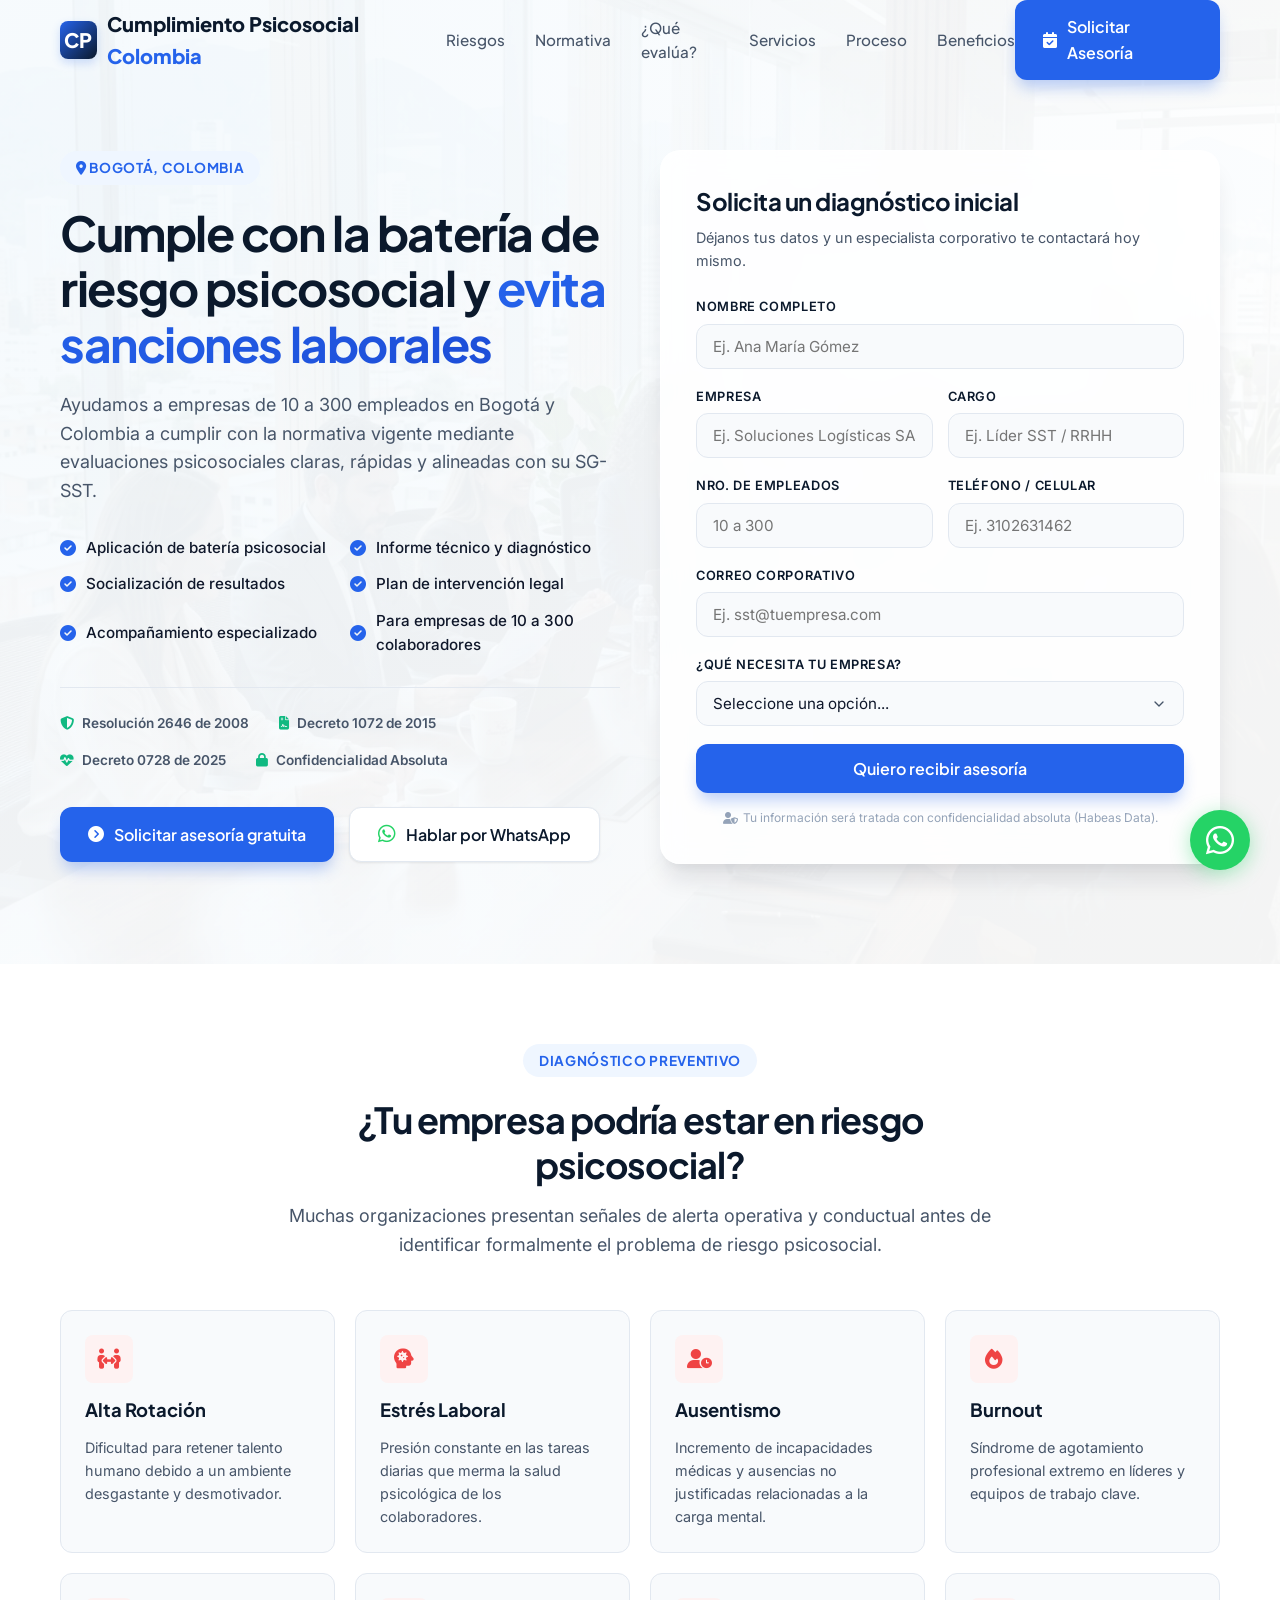
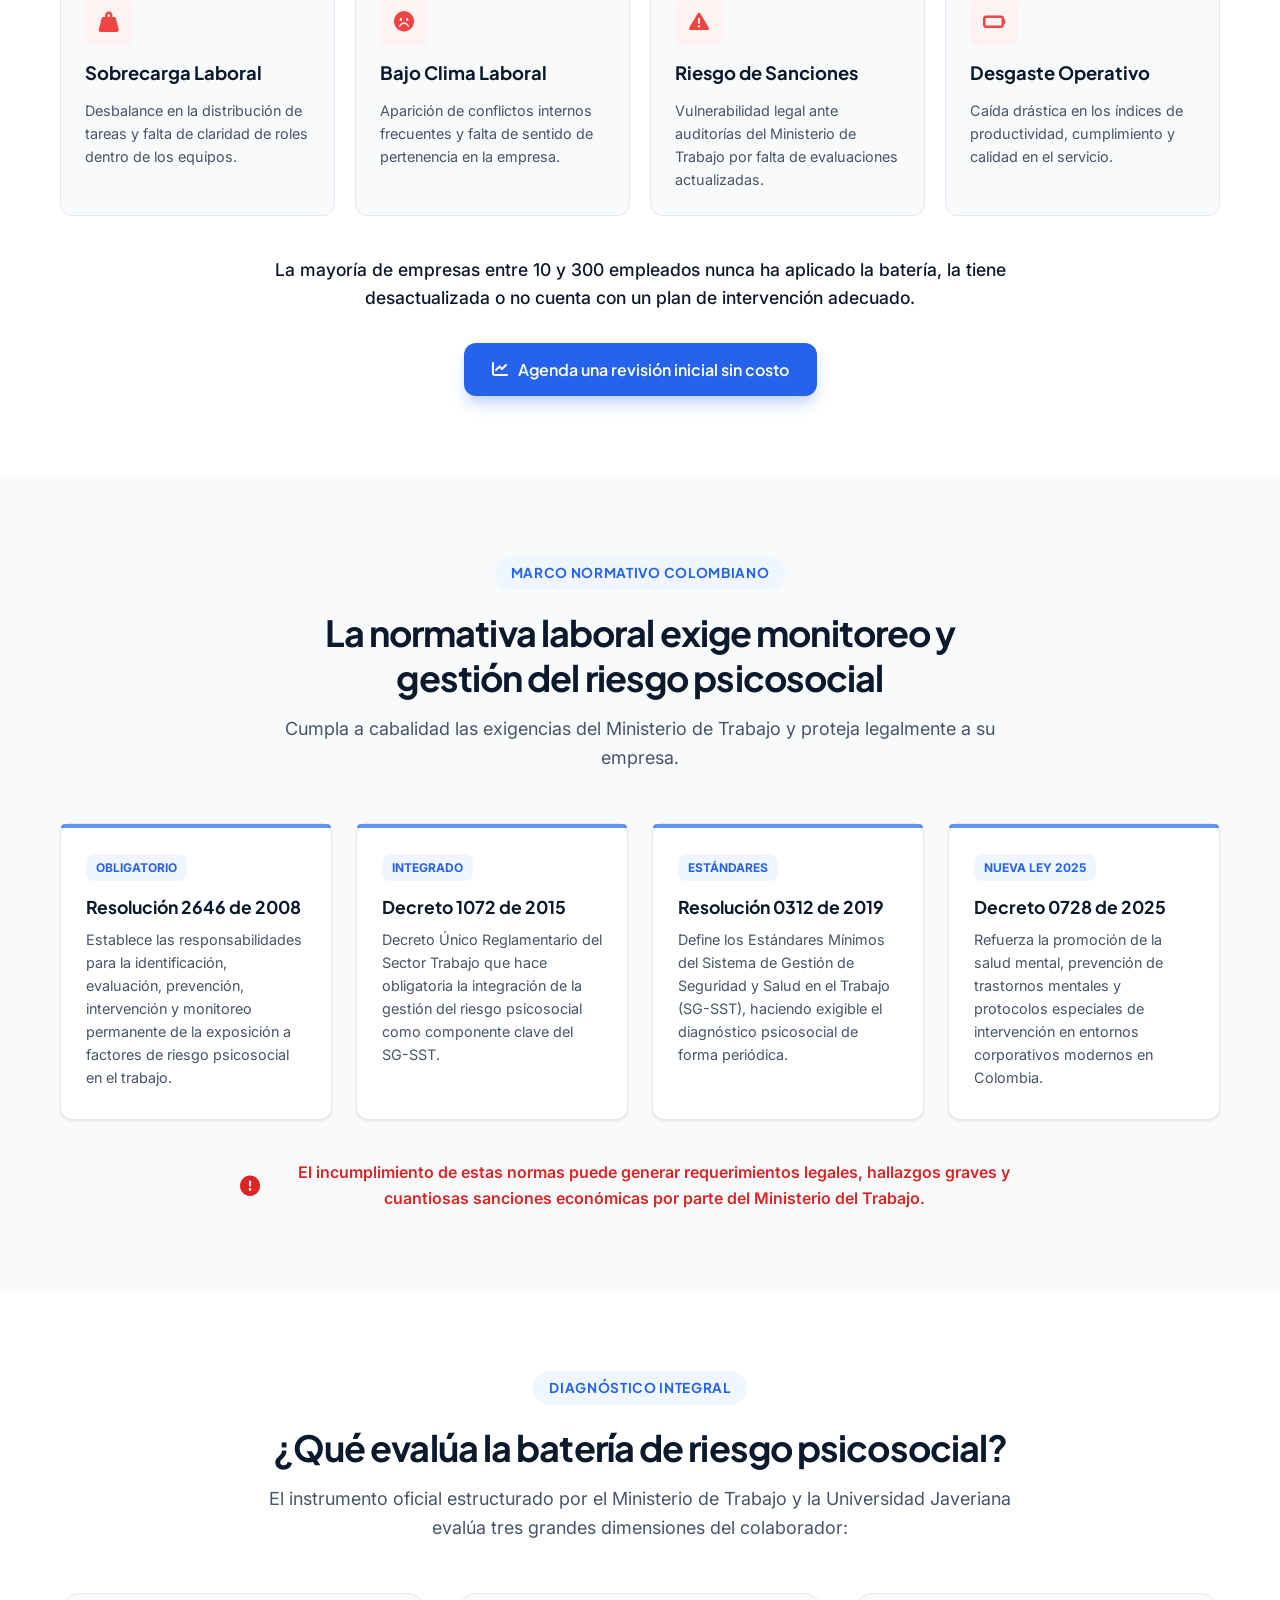
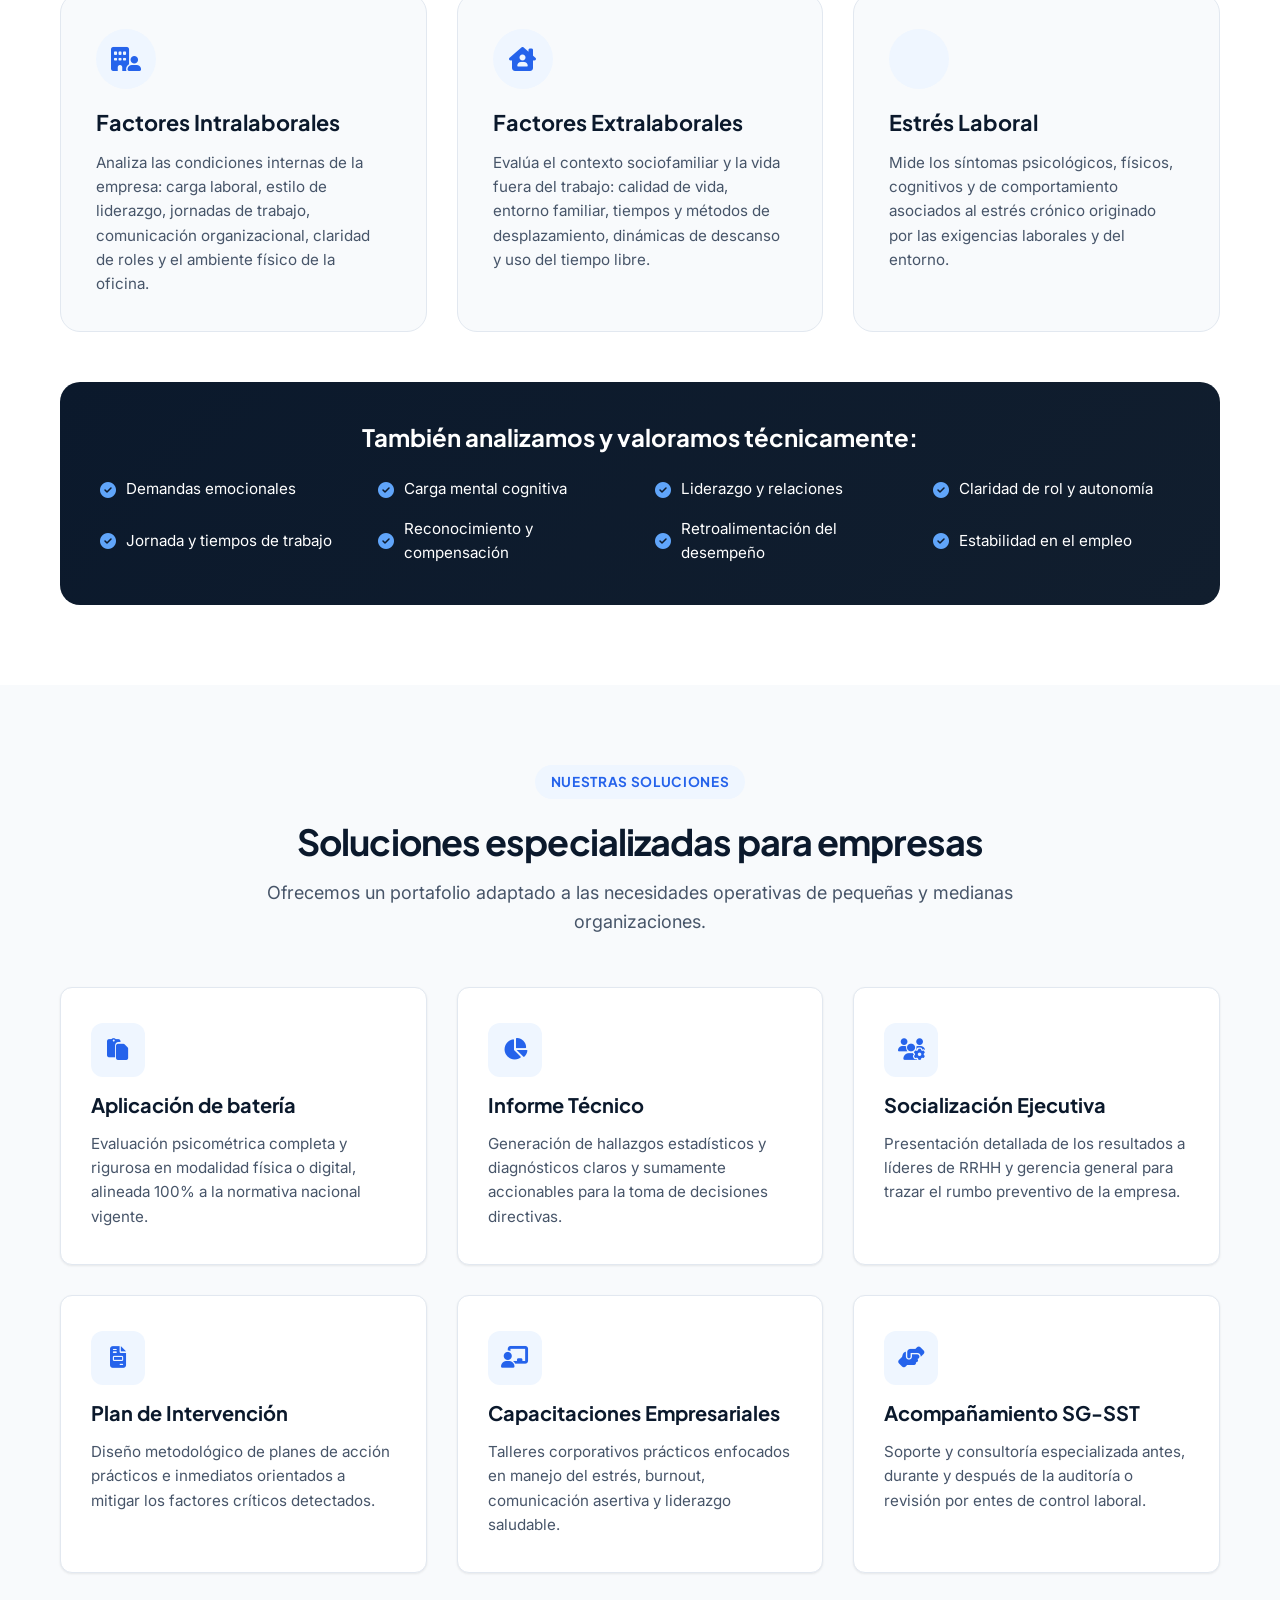
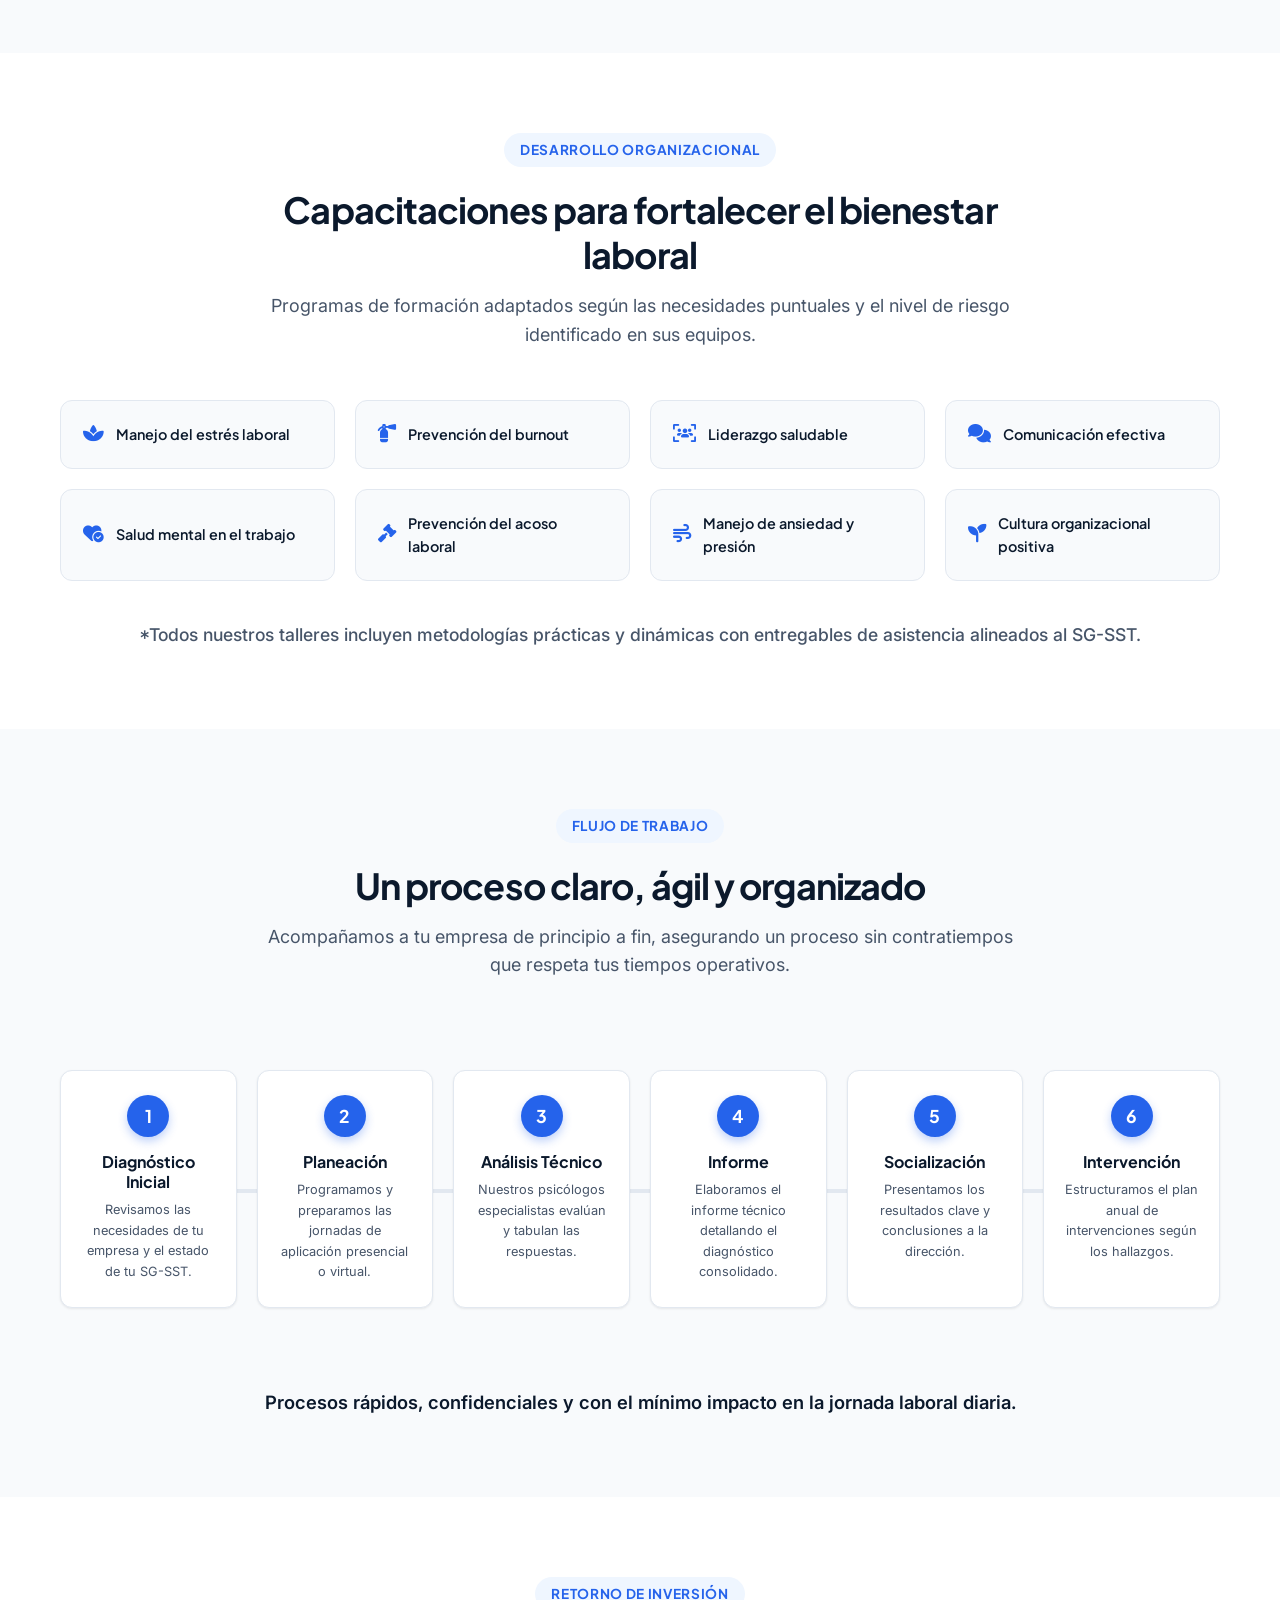
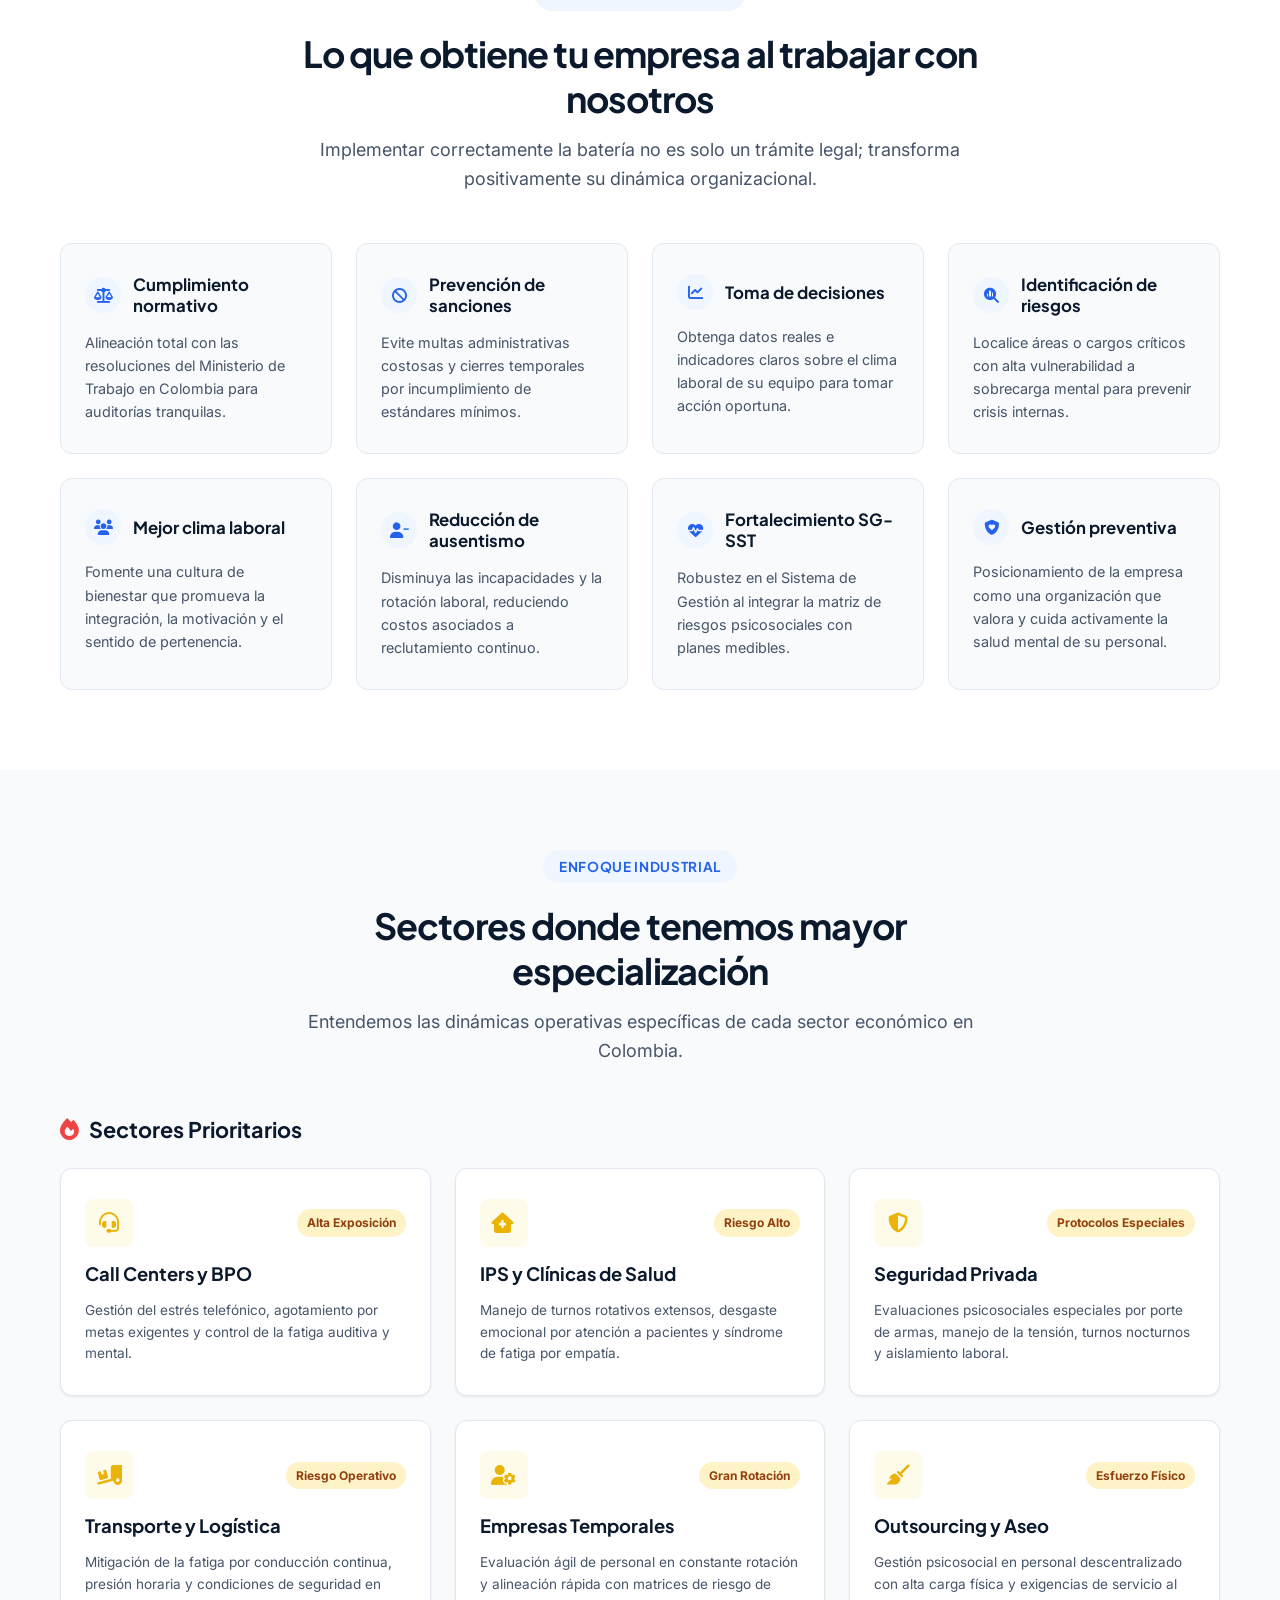
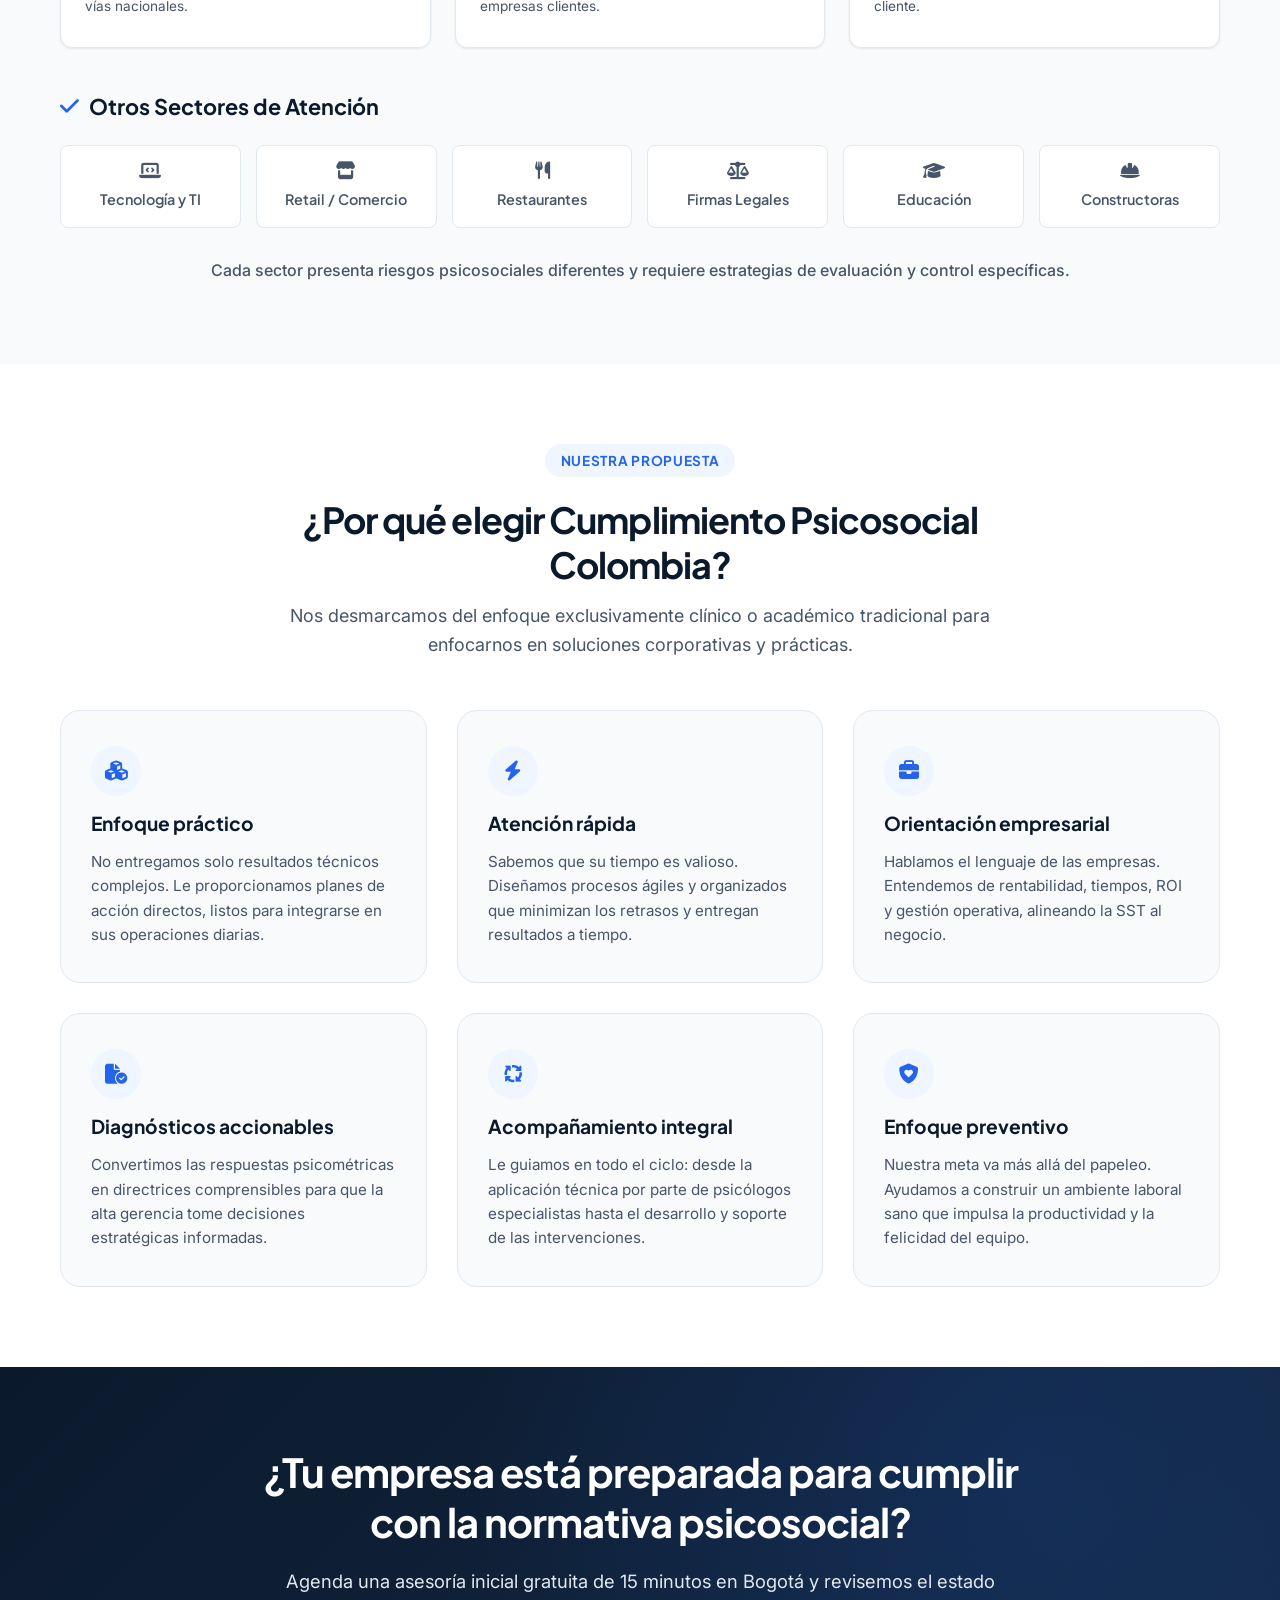
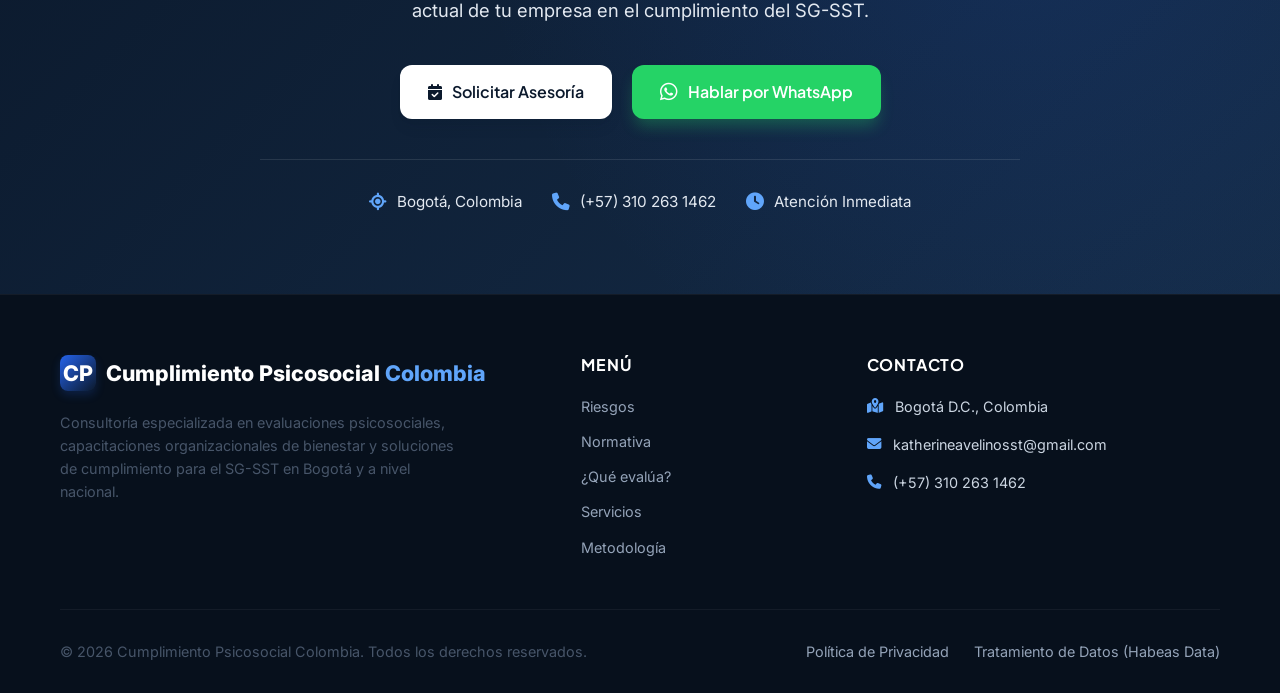
==== index.html @ 540129a8 "initial commit" ====
<!DOCTYPE html>
<html lang="es">
<head>
  <meta charset="UTF-8">
  <meta name="viewport" content="width=device-width, initial-scale=1.0">
  
  <!-- SEO & Optimization -->
  <title>Batería de Riesgo Psicosocial Bogotá y Colombia | Cumplimiento SG-SST</title>
  <meta name="description" content="Especialistas en la aplicación de la batería de riesgo psicosocial en Bogotá y a nivel nacional. Asegure el cumplimiento del SG-SST y evite sanciones laborales con evaluaciones ágiles, confidenciales y profesionales.">
  <meta name="keywords" content="batería de riesgo psicosocial Bogotá, riesgo psicosocial Colombia, SG-SST Bogotá, cumplimiento psicosocial, salud mental laboral, Resolución 2646 de 2008, Decreto 1072 de 2015, Decreto 0728 de 2025">
  
  <!-- Open Graph for Social Networks -->
  <meta property="og:title" content="Batería de Riesgo Psicosocial y Cumplimiento SG-SST | Cumplimiento Psicosocial Colombia">
  <meta property="og:description" content="Proteja a sus colaboradores y cumpla con la normativa laboral vigente en Bogotá. Aplicación ágil y confidencial de la batería de riesgo psicosocial.">
  <meta property="og:image" content="assets/images/reunion_ejecutiva.png">
  <meta property="og:type" content="website">
  <meta property="og:locale" content="es_CO">

  <!-- Favicon -->
  <link rel="icon" type="image/png" href="data:image/svg+xml,%3Csvg xmlns='http://www.w3.org/2000/svg' viewBox='0 0 24 24' fill='%232563EB'%3E%3Cpath d='M12 2C6.48 2 2 6.48 2 12s4.48 10 10 10 10-4.48 10-10S17.52 2 12 2zm1 15h-2v-6h2v6zm0-8h-2V7h2v2z'/%3E%3C/svg%3E">

  <!-- FontAwesome for Premium Icons -->
  <link rel="stylesheet" href="https://cdnjs.cloudflare.com/ajax/libs/font-awesome/6.4.0/css/all.min.css">
  
  <!-- Custom Stylesheets -->
  <link rel="stylesheet" href="styles.css">
</head>
<body>

  <!-- ==========================================
       HEADER & NAVIGATION
       ========================================== -->
  <header class="header" id="mainHeader">
    <div class="container navbar">
      <a href="#top" class="logo" id="logoLink">
        <div class="logo-icon">CP</div>
        <span>Cumplimiento Psicosocial <span style="color:var(--accent-blue);">Colombia</span></span>
      </a>
      
      <nav class="nav-links">
        <a href="#problema" class="nav-link">Riesgos</a>
        <a href="#normativa" class="nav-link">Normativa</a>
        <a href="#evaluacion" class="nav-link">¿Qué evalúa?</a>
        <a href="#servicios" class="nav-link">Servicios</a>
        <a href="#metodologia" class="nav-link">Proceso</a>
        <a href="#beneficios" class="nav-link">Beneficios</a>
      </nav>

      <div class="nav-cta">
        <a href="#contacto-form" class="btn btn-primary btn-sm" id="navCtaBtn">
          <i class="fa-solid fa-calendar-check"></i> Solicitar Asesoría
        </a>
      </div>

      <button class="mobile-menu-btn" id="mobileMenuBtn" aria-label="Abrir menú">
        <i class="fa-solid fa-bars"></i>
      </button>
    </div>
  </header>

  <!-- Mobile Navigation Drawer -->
  <div class="mobile-backdrop" id="mobileBackdrop"></div>
  <div class="mobile-nav" id="mobileNav">
    <div class="mobile-nav-header">
      <div class="logo">
        <div class="logo-icon">CP</div>
        <span>Cumplimiento Psicosocial</span>
      </div>
      <button class="mobile-nav-close" id="mobileNavClose" aria-label="Cerrar menú">
        <i class="fa-solid fa-xmark"></i>
      </button>
    </div>
    <div class="mobile-links">
      <a href="#problema" class="mobile-link" onclick="closeMobileMenu()">¿Tu empresa en riesgo?</a>
      <a href="#normativa" class="mobile-link" onclick="closeMobileMenu()">Normativa Legal</a>
      <a href="#evaluacion" class="mobile-link" onclick="closeMobileMenu()">¿Qué evaluamos?</a>
      <a href="#servicios" class="mobile-link" onclick="closeMobileMenu()">Servicios Corporativos</a>
      <a href="#metodologia" class="mobile-link" onclick="closeMobileMenu()">Nuestra Metodología</a>
      <a href="#beneficios" class="mobile-link" onclick="closeMobileMenu()">Beneficios</a>
      <a href="#sectores" class="mobile-link" onclick="closeMobileMenu()">Sectores Enfoque</a>
      <a href="#contacto-form" class="mobile-link btn btn-primary" onclick="closeMobileMenu()">
        <i class="fa-solid fa-calendar-check"></i> Solicitar Asesoría
      </a>
    </div>
  </div>

  <!-- ==========================================
       SECCIÓN 1 — HERO & CAPTURA
       ========================================== -->
  <section class="hero-section" id="top">
    <div class="container hero-content">
      <div class="grid-2">
        
        <!-- Hero Left Info -->
        <div class="hero-left">
          <span class="eyebrow"><i class="fa-solid fa-location-dot"></i> Bogotá, Colombia</span>
          <h1>Cumple con la batería de riesgo psicosocial y <span>evita sanciones laborales</span></h1>
          <p class="subtitle">
            Ayudamos a empresas de 10 a 300 empleados en Bogotá y Colombia a cumplir con la normativa vigente mediante evaluaciones psicosociales claras, rápidas y alineadas con su SG-SST.
          </p>

          <!-- Hero Bullets Grid -->
          <div class="hero-bullets">
            <div class="hero-bullet-item">
              <i class="fa-solid fa-circle-check"></i>
              <span>Aplicación de batería psicosocial</span>
            </div>
            <div class="hero-bullet-item">
              <i class="fa-solid fa-circle-check"></i>
              <span>Informe técnico y diagnóstico</span>
            </div>
            <div class="hero-bullet-item">
              <i class="fa-solid fa-circle-check"></i>
              <span>Socialización de resultados</span>
            </div>
            <div class="hero-bullet-item">
              <i class="fa-solid fa-circle-check"></i>
              <span>Plan de intervención legal</span>
            </div>
            <div class="hero-bullet-item">
              <i class="fa-solid fa-circle-check"></i>
              <span>Acompañamiento especializado</span>
            </div>
            <div class="hero-bullet-item">
              <i class="fa-solid fa-circle-check"></i>
              <span>Para empresas de 10 a 300 colaboradores</span>
            </div>
          </div>

          <!-- Micro trust certificates list -->
          <div class="hero-micro-trust">
            <div class="micro-trust-item">
              <i class="fa-solid fa-shield-halved"></i>
              <span>Resolución 2646 de 2008</span>
            </div>
            <div class="micro-trust-item">
              <i class="fa-solid fa-file-contract"></i>
              <span>Decreto 1072 de 2015</span>
            </div>
            <div class="micro-trust-item">
              <i class="fa-solid fa-heart-pulse"></i>
              <span>Decreto 0728 de 2025</span>
            </div>
            <div class="micro-trust-item">
              <i class="fa-solid fa-lock"></i>
              <span>Confidencialidad Absoluta</span>
            </div>
          </div>

          <!-- Hero Call To Actions -->
          <div class="hero-actions">
            <a href="#contacto-form" class="btn btn-primary" id="heroCtaBtn">
              <i class="fa-solid fa-circle-chevron-right"></i> Solicitar asesoría gratuita
            </a>
            <a href="https://wa.me/573102631462?text=Hola,%20quisiera%20solicitar%20asesor%C3%ADa%20sobre%20la%20bater%C3%ADa%20de%20riesgo%20psicosocial%20para%20mi%20empresa." class="btn btn-secondary" target="_blank" rel="noopener noreferrer" id="heroWaBtn">
              <i class="fa-brands fa-whatsapp" style="color:#25D366; font-size: 1.25rem;"></i> Hablar por WhatsApp
            </a>
          </div>
        </div>

        <!-- Hero Right Form Card -->
        <div class="hero-right" id="contacto-form">
          <div class="hero-form-card card-glass">
            <h3>Solicita un diagnóstico inicial</h3>
            <p class="form-desc">Déjanos tus datos y un especialista corporativo te contactará hoy mismo.</p>
            
            <form id="leadForm" novalidate>
              <!-- Hidden elements for FormSubmit configuration -->
              <input type="hidden" name="_subject" value="Nuevo Lead - Cumplimiento Psicosocial Colombia">
              <input type="hidden" name="_cc" value="andrespalenciasst@gmail.com">
              <input type="hidden" name="_captcha" value="false">
              <input type="text" name="_honey" style="display:none">
              
              <div class="form-group">
                <label for="formName" class="form-label">Nombre Completo</label>
                <input type="text" id="formName" name="Nombre" class="form-control" placeholder="Ej. Ana María Gómez" required>
              </div>

              <div class="form-row">
                <div class="form-group">
                  <label for="formCompany" class="form-label">Empresa</label>
                  <input type="text" id="formCompany" name="Empresa" class="form-control" placeholder="Ej. Soluciones Logísticas SAS" required>
                </div>
                <div class="form-group">
                  <label for="formRole" class="form-label">Cargo</label>
                  <input type="text" id="formRole" name="Cargo" class="form-control" placeholder="Ej. Líder SST / RRHH" required>
                </div>
              </div>

              <div class="form-row">
                <div class="form-group">
                  <label for="formEmployees" class="form-label">Nro. de Empleados</label>
                  <input type="number" id="formEmployees" name="Numero_de_empleados" class="form-control" placeholder="10 a 300" min="1" required>
                </div>
                <div class="form-group">
                  <label for="formPhone" class="form-label">Teléfono / Celular</label>
                  <input type="tel" id="formPhone" name="Telefono" class="form-control" placeholder="Ej. 3102631462" required>
                </div>
              </div>

              <div class="form-group">
                <label for="formEmail" class="form-label">Correo Corporativo</label>
                <input type="email" id="formEmail" name="Email" class="form-control" placeholder="Ej. sst@tuempresa.com" required>
              </div>

              <div class="form-group">
                <label for="formNeeds" class="form-label">¿Qué necesita tu empresa?</label>
                <select id="formNeeds" name="Necesidad" class="form-control" required>
                  <option value="" disabled selected>Seleccione una opción...</option>
                  <option value="Aplicar batería psicosocial">Aplicar batería psicosocial por primera vez</option>
                  <option value="Actualizar batería">Actualizar batería de riesgo psicosocial</option>
                  <option value="Capacitación SST">Capacitaciones de bienestar y SST</option>
                  <option value="Plan de intervención">Desarrollar plan de intervención legal</option>
                  <option value="Asesoría SG-SST">Asesoría integral en SG-SST</option>
                </select>
              </div>

              <button type="submit" class="btn btn-primary btn-block" id="formSubmitBtn">
                <span>Quiero recibir asesoría</span>
              </button>

              <div class="form-microcopy">
                <i class="fa-solid fa-user-shield"></i>
                <span>Tu información será tratada con confidencialidad absoluta (Habeas Data).</span>
              </div>
            </form>
          </div>
        </div>

      </div>
    </div>
  </section>

  <!-- ==========================================
       SECCIÓN 2 — PROBLEMA
       ========================================== -->
  <section class="problema-section section-padding" id="problema">
    <div class="container">
      <div class="section-header text-center">
        <span class="eyebrow">Diagnóstico Preventivo</span>
        <h2>¿Tu empresa podría estar en riesgo psicosocial?</h2>
        <p>Muchas organizaciones presentan señales de alerta operativa y conductual antes de identificar formalmente el problema de riesgo psicosocial.</p>
      </div>

      <div class="problem-grid">
        <!-- Card 1 -->
        <div class="problem-card">
          <div class="problem-icon">
            <i class="fa-solid fa-people-arrows"></i>
          </div>
          <h4>Alta Rotación</h4>
          <p>Dificultad para retener talento humano debido a un ambiente desgastante y desmotivador.</p>
        </div>
        <!-- Card 2 -->
        <div class="problem-card">
          <div class="problem-icon">
            <i class="fa-solid fa-head-side-virus"></i>
          </div>
          <h4>Estrés Laboral</h4>
          <p>Presión constante en las tareas diarias que merma la salud psicológica de los colaboradores.</p>
        </div>
        <!-- Card 3 -->
        <div class="problem-card">
          <div class="problem-icon">
            <i class="fa-solid fa-user-clock"></i>
          </div>
          <h4>Ausentismo</h4>
          <p>Incremento de incapacidades médicas y ausencias no justificadas relacionadas a la carga mental.</p>
        </div>
        <!-- Card 4 -->
        <div class="problem-card">
          <div class="problem-icon">
            <i class="fa-solid fa-fire"></i>
          </div>
          <h4>Burnout</h4>
          <p>Síndrome de agotamiento profesional extremo en líderes y equipos de trabajo clave.</p>
        </div>
        <!-- Card 5 -->
        <div class="problem-card">
          <div class="problem-icon">
            <i class="fa-solid fa-weight-hanging"></i>
          </div>
          <h4>Sobrecarga Laboral</h4>
          <p>Desbalance en la distribución de tareas y falta de claridad de roles dentro de los equipos.</p>
        </div>
        <!-- Card 6 -->
        <div class="problem-card">
          <div class="problem-icon">
            <i class="fa-solid fa-face-frown"></i>
          </div>
          <h4>Bajo Clima Laboral</h4>
          <p>Aparición de conflictos internos frecuentes y falta de sentido de pertenencia en la empresa.</p>
        </div>
        <!-- Card 7 -->
        <div class="problem-card">
          <div class="problem-icon">
            <i class="fa-solid fa-triangle-exclamation"></i>
          </div>
          <h4>Riesgo de Sanciones</h4>
          <p>Vulnerabilidad legal ante auditorías del Ministerio de Trabajo por falta de evaluaciones actualizadas.</p>
        </div>
        <!-- Card 8 -->
        <div class="problem-card">
          <div class="problem-icon">
            <i class="fa-solid fa-battery-empty"></i>
          </div>
          <h4>Desgaste Operativo</h4>
          <p>Caída drástica en los índices de productividad, cumplimiento y calidad en el servicio.</p>
        </div>
      </div>

      <div class="problem-footer-text">
        La mayoría de empresas entre 10 y 300 empleados nunca ha aplicado la batería, la tiene desactualizada o no cuenta con un plan de intervención adecuado.
      </div>
      
      <div class="text-center">
        <a href="#contacto-form" class="btn btn-primary">
          <i class="fa-solid fa-chart-line"></i> Agenda una revisión inicial sin costo
        </a>
      </div>
    </div>
  </section>

  <!-- ==========================================
       SECCIÓN 3 — CUMPLIMIENTO LEGAL
       ========================================== -->
  <section class="compliance-section section-padding" id="normativa">
    <div class="container">
      <div class="section-header text-center">
        <span class="eyebrow">Marco Normativo Colombiano</span>
        <h2>La normativa laboral exige monitoreo y gestión del riesgo psicosocial</h2>
        <p>Cumpla a cabalidad las exigencias del Ministerio de Trabajo y proteja legalmente a su empresa.</p>
      </div>

      <div class="compliance-grid">
        <!-- Card 1 -->
        <div class="compliance-card">
          <span class="compliance-badge">Obligatorio</span>
          <h4>Resolución 2646 de 2008</h4>
          <p>Establece las responsabilidades para la identificación, evaluación, prevención, intervención y monitoreo permanente de la exposición a factores de riesgo psicosocial en el trabajo.</p>
        </div>
        <!-- Card 2 -->
        <div class="compliance-card">
          <span class="compliance-badge">Integrado</span>
          <h4>Decreto 1072 de 2015</h4>
          <p>Decreto Único Reglamentario del Sector Trabajo que hace obligatoria la integración de la gestión del riesgo psicosocial como componente clave del SG-SST.</p>
        </div>
        <!-- Card 3 -->
        <div class="compliance-card">
          <span class="compliance-badge">Estándares</span>
          <h4>Resolución 0312 de 2019</h4>
          <p>Define los Estándares Mínimos del Sistema de Gestión de Seguridad y Salud en el Trabajo (SG-SST), haciendo exigible el diagnóstico psicosocial de forma periódica.</p>
        </div>
        <!-- Card 4 -->
        <div class="compliance-card">
          <span class="compliance-badge">Nueva Ley 2025</span>
          <h4>Decreto 0728 de 2025</h4>
          <p>Refuerza la promoción de la salud mental, prevención de trastornos mentales y protocolos especiales de intervención en entornos corporativos modernos en Colombia.</p>
        </div>
      </div>

      <div class="compliance-footer">
        <i class="fa-solid fa-circle-exclamation" style="font-size:1.25rem;"></i>
        <span>El incumplimiento de estas normas puede generar requerimientos legales, hallazgos graves y cuantiosas sanciones económicas por parte del Ministerio del Trabajo.</span>
      </div>
    </div>
  </section>

  <!-- ==========================================
       SECCIÓN 4 — QUÉ EVALÚA LA BATERÍA
       ========================================== -->
  <section class="what-evaluates-section section-padding" id="evaluacion">
    <div class="container">
      <div class="section-header text-center">
        <span class="eyebrow">Diagnóstico Integral</span>
        <h2>¿Qué evalúa la batería de riesgo psicosocial?</h2>
        <p>El instrumento oficial estructurado por el Ministerio de Trabajo y la Universidad Javeriana evalúa tres grandes dimensiones del colaborador:</p>
      </div>

      <div class="eval-columns">
        <!-- Col 1 -->
        <div class="eval-col-card">
          <div class="eval-col-icon">
            <i class="fa-solid fa-building-user"></i>
          </div>
          <h3>Factores Intralaborales</h3>
          <p>Analiza las condiciones internas de la empresa: carga laboral, estilo de liderazgo, jornadas de trabajo, comunicación organizacional, claridad de roles y el ambiente físico de la oficina.</p>
        </div>
        <!-- Col 2 -->
        <div class="eval-col-card">
          <div class="eval-col-icon">
            <i class="fa-solid fa-house-chimney-user"></i>
          </div>
          <h3>Factores Extralaborales</h3>
          <p>Evalúa el contexto sociofamiliar y la vida fuera del trabajo: calidad de vida, entorno familiar, tiempos y métodos de desplazamiento, dinámicas de descanso y uso del tiempo libre.</p>
        </div>
        <!-- Col 3 -->
        <div class="eval-col-card">
          <div class="eval-col-icon">
            <i class="fa-solid fa-brain-circuit"></i>
          </div>
          <h3>Estrés Laboral</h3>
          <p>Mide los síntomas psicológicos, físicos, cognitivos y de comportamiento asociados al estrés crónico originado por las exigencias laborales y del entorno.</p>
        </div>
      </div>

      <!-- Sub-bloque "También evaluamos" -->
      <div class="sub-eval-block">
        <h4>También analizamos y valoramos técnicamente:</h4>
        <div class="sub-eval-grid">
          <div class="sub-eval-item">
            <i class="fa-solid fa-circle-check"></i>
            <span>Demandas emocionales</span>
          </div>
          <div class="sub-eval-item">
            <i class="fa-solid fa-circle-check"></i>
            <span>Carga mental cognitiva</span>
          </div>
          <div class="sub-eval-item">
            <i class="fa-solid fa-circle-check"></i>
            <span>Liderazgo y relaciones</span>
          </div>
          <div class="sub-eval-item">
            <i class="fa-solid fa-circle-check"></i>
            <span>Claridad de rol y autonomía</span>
          </div>
          <div class="sub-eval-item">
            <i class="fa-solid fa-circle-check"></i>
            <span>Jornada y tiempos de trabajo</span>
          </div>
          <div class="sub-eval-item">
            <i class="fa-solid fa-circle-check"></i>
            <span>Reconocimiento y compensación</span>
          </div>
          <div class="sub-eval-item">
            <i class="fa-solid fa-circle-check"></i>
            <span>Retroalimentación del desempeño</span>
          </div>
          <div class="sub-eval-item">
            <i class="fa-solid fa-circle-check"></i>
            <span>Estabilidad en el empleo</span>
          </div>
        </div>
      </div>
    </div>
  </section>

  <!-- ==========================================
       SECCIÓN 5 — SERVICIOS
       ========================================== -->
  <section class="services-section section-padding" id="servicios">
    <div class="container">
      <div class="section-header text-center">
        <span class="eyebrow">Nuestras Soluciones</span>
        <h2>Soluciones especializadas para empresas</h2>
        <p>Ofrecemos un portafolio adaptado a las necesidades operativas de pequeñas y medianas organizaciones.</p>
      </div>

      <div class="services-grid">
        <!-- Card 1 -->
        <div class="service-card">
          <div class="service-icon">
            <i class="fa-solid fa-paste"></i>
          </div>
          <h4>Aplicación de batería</h4>
          <p>Evaluación psicométrica completa y rigurosa en modalidad física o digital, alineada 100% a la normativa nacional vigente.</p>
        </div>
        <!-- Card 2 -->
        <div class="service-card">
          <div class="service-icon">
            <i class="fa-solid fa-chart-pie"></i>
          </div>
          <h4>Informe Técnico</h4>
          <p>Generación de hallazgos estadísticos y diagnósticos claros y sumamente accionables para la toma de decisiones directivas.</p>
        </div>
        <!-- Card 3 -->
        <div class="service-card">
          <div class="service-icon">
            <i class="fa-solid fa-users-gear"></i>
          </div>
          <h4>Socialización Ejecutiva</h4>
          <p>Presentación detallada de los resultados a líderes de RRHH y gerencia general para trazar el rumbo preventivo de la empresa.</p>
        </div>
        <!-- Card 4 -->
        <div class="service-card">
          <div class="service-icon">
            <i class="fa-solid fa-file-invoice"></i>
          </div>
          <h4>Plan de Intervención</h4>
          <p>Diseño metodológico de planes de acción prácticos e inmediatos orientados a mitigar los factores críticos detectados.</p>
        </div>
        <!-- Card 5 -->
        <div class="service-card">
          <div class="service-icon">
            <i class="fa-solid fa-chalkboard-user"></i>
          </div>
          <h4>Capacitaciones Empresariales</h4>
          <p>Talleres corporativos prácticos enfocados en manejo del estrés, burnout, comunicación asertiva y liderazgo saludable.</p>
        </div>
        <!-- Card 6 -->
        <div class="service-card">
          <div class="service-icon">
            <i class="fa-solid fa-handshake-angle"></i>
          </div>
          <h4>Acompañamiento SG-SST</h4>
          <p>Soporte y consultoría especializada antes, durante y después de la auditoría o revisión por entes de control laboral.</p>
        </div>
      </div>
    </div>
  </section>

  <!-- ==========================================
       SECCIÓN 6 — CAPACITACIONES
       ========================================== -->
  <section class="trainings-section section-padding" id="capacitaciones">
    <div class="container">
      <div class="section-header text-center">
        <span class="eyebrow">Desarrollo Organizacional</span>
        <h2>Capacitaciones para fortalecer el bienestar laboral</h2>
        <p>Programas de formación adaptados según las necesidades puntuales y el nivel de riesgo identificado en sus equipos.</p>
      </div>

      <div class="trainings-grid">
        <div class="training-item">
          <i class="fa-solid fa-spa"></i>
          <span>Manejo del estrés laboral</span>
        </div>
        <div class="training-item">
          <i class="fa-solid fa-fire-extinguisher"></i>
          <span>Prevención del burnout</span>
        </div>
        <div class="training-item">
          <i class="fa-solid fa-users-viewfinder"></i>
          <span>Liderazgo saludable</span>
        </div>
        <div class="training-item">
          <i class="fa-solid fa-comments"></i>
          <span>Comunicación efectiva</span>
        </div>
        <div class="training-item">
          <i class="fa-solid fa-heart-circle-check"></i>
          <span>Salud mental en el trabajo</span>
        </div>
        <div class="training-item">
          <i class="fa-solid fa-gavel"></i>
          <span>Prevención del acoso laboral</span>
        </div>
        <div class="training-item">
          <i class="fa-solid fa-wind"></i>
          <span>Manejo de ansiedad y presión</span>
        </div>
        <div class="training-item">
          <i class="fa-solid fa-seedling"></i>
          <span>Cultura organizacional positiva</span>
        </div>
      </div>

      <div class="training-footer">
        *Todos nuestros talleres incluyen metodologías prácticas y dinámicas con entregables de asistencia alineados al SG-SST.
      </div>
    </div>
  </section>

  <!-- ==========================================
       SECCIÓN 7 — METODOLOGÍA
       ========================================== -->
  <section class="methodology-section section-padding" id="metodologia">
    <div class="container">
      <div class="section-header text-center">
        <span class="eyebrow">Flujo de Trabajo</span>
        <h2>Un proceso claro, ágil y organizado</h2>
        <p>Acompañamos a tu empresa de principio a fin, asegurando un proceso sin contratiempos que respeta tus tiempos operativos.</p>
      </div>

      <div class="timeline-container">
        <div class="timeline-line"></div>
        <div class="timeline-grid">
          <!-- Step 1 -->
          <div class="timeline-node">
            <div class="timeline-number">1</div>
            <h4>Diagnóstico Inicial</h4>
            <p>Revisamos las necesidades de tu empresa y el estado de tu SG-SST.</p>
          </div>
          <!-- Step 2 -->
          <div class="timeline-node">
            <div class="timeline-number">2</div>
            <h4>Planeación</h4>
            <p>Programamos y preparamos las jornadas de aplicación presencial o virtual.</p>
          </div>
          <!-- Step 3 -->
          <div class="timeline-node">
            <div class="timeline-number">3</div>
            <h4>Análisis Técnico</h4>
            <p>Nuestros psicólogos especialistas evalúan y tabulan las respuestas.</p>
          </div>
          <!-- Step 4 -->
          <div class="timeline-node">
            <div class="timeline-number">4</div>
            <h4>Informe</h4>
            <p>Elaboramos el informe técnico detallando el diagnóstico consolidado.</p>
          </div>
          <!-- Step 5 -->
          <div class="timeline-node">
            <div class="timeline-number">5</div>
            <h4>Socialización</h4>
            <p>Presentamos los resultados clave y conclusiones a la dirección.</p>
          </div>
          <!-- Step 6 -->
          <div class="timeline-node">
            <div class="timeline-number">6</div>
            <h4>Intervención</h4>
            <p>Estructuramos el plan anual de intervenciones según los hallazgos.</p>
          </div>
        </div>
      </div>

      <div class="timeline-footer-text">
        Procesos rápidos, confidenciales y con el mínimo impacto en la jornada laboral diaria.
      </div>
    </div>
  </section>

  <!-- ==========================================
       SECCIÓN 8 — BENEFICIOS
       ========================================== -->
  <section class="benefits-section section-padding" id="beneficios">
    <div class="container">
      <div class="section-header text-center">
        <span class="eyebrow">Retorno de Inversión</span>
        <h2>Lo que obtiene tu empresa al trabajar con nosotros</h2>
        <p>Implementar correctamente la batería no es solo un trámite legal; transforma positivamente su dinámica organizacional.</p>
      </div>

      <div class="benefits-grid">
        <!-- Benefit 1 -->
        <div class="benefit-card">
          <div class="benefit-header">
            <div class="benefit-icon"><i class="fa-solid fa-scale-balanced"></i></div>
            <h4>Cumplimiento normativo</h4>
          </div>
          <p>Alineación total con las resoluciones del Ministerio de Trabajo en Colombia para auditorías tranquilas.</p>
        </div>
        <!-- Benefit 2 -->
        <div class="benefit-card">
          <div class="benefit-header">
            <div class="benefit-icon"><i class="fa-solid fa-ban"></i></div>
            <h4>Prevención de sanciones</h4>
          </div>
          <p>Evite multas administrativas costosas y cierres temporales por incumplimiento de estándares mínimos.</p>
        </div>
        <!-- Benefit 3 -->
        <div class="benefit-card">
          <div class="benefit-header">
            <div class="benefit-icon"><i class="fa-solid fa-chart-line"></i></div>
            <h4>Toma de decisiones</h4>
          </div>
          <p>Obtenga datos reales e indicadores claros sobre el clima laboral de su equipo para tomar acción oportuna.</p>
        </div>
        <!-- Benefit 4 -->
        <div class="benefit-card">
          <div class="benefit-header">
            <div class="benefit-icon"><i class="fa-solid fa-magnifying-glass-chart"></i></div>
            <h4>Identificación de riesgos</h4>
          </div>
          <p>Localice áreas o cargos críticos con alta vulnerabilidad a sobrecarga mental para prevenir crisis internas.</p>
        </div>
        <!-- Benefit 5 -->
        <div class="benefit-card">
          <div class="benefit-header">
            <div class="benefit-icon"><i class="fa-solid fa-users"></i></div>
            <h4>Mejor clima laboral</h4>
          </div>
          <p>Fomente una cultura de bienestar que promueva la integración, la motivación y el sentido de pertenencia.</p>
        </div>
        <!-- Benefit 6 -->
        <div class="benefit-card">
          <div class="benefit-header">
            <div class="benefit-icon"><i class="fa-solid fa-user-minus"></i></div>
            <h4>Reducción de ausentismo</h4>
          </div>
          <p>Disminuya las incapacidades y la rotación laboral, reduciendo costos asociados a reclutamiento continuo.</p>
        </div>
        <!-- Benefit 7 -->
        <div class="benefit-card">
          <div class="benefit-header">
            <div class="benefit-icon"><i class="fa-solid fa-heart-pulse"></i></div>
            <h4>Fortalecimiento SG-SST</h4>
          </div>
          <p>Robustez en el Sistema de Gestión al integrar la matriz de riesgos psicosociales con planes medibles.</p>
        </div>
        <!-- Benefit 8 -->
        <div class="benefit-card">
          <div class="benefit-header">
            <div class="benefit-icon"><i class="fa-solid fa-shield-heart"></i></div>
            <h4>Gestión preventiva</h4>
          </div>
          <p>Posicionamiento de la empresa como una organización que valora y cuida activamente la salud mental de su personal.</p>
        </div>
      </div>
    </div>
  </section>

  <!-- ==========================================
       SECCIÓN 9 — SECTORES
       ========================================== -->
  <section class="sectors-section section-padding" id="sectores">
    <div class="container">
      <div class="section-header text-center">
        <span class="eyebrow">Enfoque Industrial</span>
        <h2>Sectores donde tenemos mayor especialización</h2>
        <p>Entendemos las dinámicas operativas específicas de cada sector económico en Colombia.</p>
      </div>

      <!-- Sectores Prioritarios -->
      <h3 class="sectors-block-title"><i class="fa-solid fa-fire" style="color:var(--alert-red);"></i> Sectores Prioritarios</h3>
      <div class="sectors-grid-priority">
        <!-- Call Center -->
        <div class="sector-card-priority">
          <div class="sector-priority-header">
            <div class="sector-priority-icon"><i class="fa-solid fa-headset"></i></div>
            <span class="sector-badge">Alta Exposición</span>
          </div>
          <h4>Call Centers y BPO</h4>
          <p>Gestión del estrés telefónico, agotamiento por metas exigentes y control de la fatiga auditiva y mental.</p>
        </div>
        <!-- IPS y clínicas -->
        <div class="sector-card-priority">
          <div class="sector-priority-header">
            <div class="sector-priority-icon"><i class="fa-solid fa-house-medical"></i></div>
            <span class="sector-badge">Riesgo Alto</span>
          </div>
          <h4>IPS y Clínicas de Salud</h4>
          <p>Manejo de turnos rotativos extensos, desgaste emocional por atención a pacientes y síndrome de fatiga por empatía.</p>
        </div>
        <!-- Seguridad Privada -->
        <div class="sector-card-priority">
          <div class="sector-priority-header">
            <div class="sector-priority-icon"><i class="fa-solid fa-shield-halved"></i></div>
            <span class="sector-badge">Protocolos Especiales</span>
          </div>
          <h4>Seguridad Privada</h4>
          <p>Evaluaciones psicosociales especiales por porte de armas, manejo de la tensión, turnos nocturnos y aislamiento laboral.</p>
        </div>
        <!-- Transporte y Logistica -->
        <div class="sector-card-priority">
          <div class="sector-priority-header">
            <div class="sector-priority-icon"><i class="fa-solid fa-truck-ramp-box"></i></div>
            <span class="sector-badge">Riesgo Operativo</span>
          </div>
          <h4>Transporte y Logística</h4>
          <p>Mitigación de la fatiga por conducción continua, presión horaria y condiciones de seguridad en vías nacionales.</p>
        </div>
        <!-- Empresas Temporales -->
        <div class="sector-card-priority">
          <div class="sector-priority-header">
            <div class="sector-priority-icon"><i class="fa-solid fa-user-gear"></i></div>
            <span class="sector-badge">Gran Rotación</span>
          </div>
          <h4>Empresas Temporales</h4>
          <p>Evaluación ágil de personal en constante rotación y alineación rápida con matrices de riesgo de empresas clientes.</p>
        </div>
        <!-- Outsourcing y Aseo -->
        <div class="sector-card-priority">
          <div class="sector-priority-header">
            <div class="sector-priority-icon"><i class="fa-solid fa-broom"></i></div>
            <span class="sector-badge">Esfuerzo Físico</span>
          </div>
          <h4>Outsourcing y Aseo</h4>
          <p>Gestión psicosocial en personal descentralizado con alta carga física y exigencias de servicio al cliente.</p>
        </div>
      </div>

      <!-- Sectores Secundarios -->
      <h3 class="sectors-block-title" style="margin-top:20px;"><i class="fa-solid fa-check" style="color:var(--accent-blue);"></i> Otros Sectores de Atención</h3>
      <div class="sectors-grid-secondary">
        <div class="sector-card-secondary">
          <i class="fa-solid fa-laptop-code"></i>
          <span>Tecnología y TI</span>
        </div>
        <div class="sector-card-secondary">
          <i class="fa-solid fa-store"></i>
          <span>Retail / Comercio</span>
        </div>
        <div class="sector-card-secondary">
          <i class="fa-solid fa-utensils"></i>
          <span>Restaurantes</span>
        </div>
        <div class="sector-card-secondary">
          <i class="fa-solid fa-scale-balanced"></i>
          <span>Firmas Legales</span>
        </div>
        <div class="sector-card-secondary">
          <i class="fa-solid fa-graduation-cap"></i>
          <span>Educación</span>
        </div>
        <div class="sector-card-secondary">
          <i class="fa-solid fa-helmet-safety"></i>
          <span>Constructoras</span>
        </div>
      </div>

      <div class="sectors-footer-text">
        Cada sector presenta riesgos psicosociales diferentes y requiere estrategias de evaluación y control específicas.
      </div>
    </div>
  </section>

  <!-- ==========================================
       SECCIÓN 10 — DIFERENCIADORES
       ========================================== -->
  <section class="why-us-section section-padding" id="diferenciadores">
    <div class="container">
      <div class="section-header text-center">
        <span class="eyebrow">Nuestra Propuesta</span>
        <h2>¿Por qué elegir Cumplimiento Psicosocial Colombia?</h2>
        <p>Nos desmarcamos del enfoque exclusivamente clínico o académico tradicional para enfocarnos en soluciones corporativas y prácticas.</p>
      </div>

      <div class="why-us-grid">
        <!-- Card 1 -->
        <div class="why-card">
          <div class="why-icon"><i class="fa-solid fa-cubes"></i></div>
          <h4>Enfoque práctico</h4>
          <p>No entregamos solo resultados técnicos complejos. Le proporcionamos planes de acción directos, listos para integrarse en sus operaciones diarias.</p>
        </div>
        <!-- Card 2 -->
        <div class="why-card">
          <div class="why-icon"><i class="fa-solid fa-bolt"></i></div>
          <h4>Atención rápida</h4>
          <p>Sabemos que su tiempo es valioso. Diseñamos procesos ágiles y organizados que minimizan los retrasos y entregan resultados a tiempo.</p>
        </div>
        <!-- Card 3 -->
        <div class="why-card">
          <div class="why-icon"><i class="fa-solid fa-briefcase"></i></div>
          <h4>Orientación empresarial</h4>
          <p>Hablamos el lenguaje de las empresas. Entendemos de rentabilidad, tiempos, ROI y gestión operativa, alineando la SST al negocio.</p>
        </div>
        <!-- Card 4 -->
        <div class="why-card">
          <div class="why-icon"><i class="fa-solid fa-file-circle-check"></i></div>
          <h4>Diagnósticos accionables</h4>
          <p>Convertimos las respuestas psicométricas en directrices comprensibles para que la alta gerencia tome decisiones estratégicas informadas.</p>
        </div>
        <!-- Card 5 -->
        <div class="why-card">
          <div class="why-icon"><i class="fa-solid fa-arrows-spin"></i></div>
          <h4>Acompañamiento integral</h4>
          <p>Le guiamos en todo el ciclo: desde la aplicación técnica por parte de psicólogos especialistas hasta el desarrollo y soporte de las intervenciones.</p>
        </div>
        <!-- Card 6 -->
        <div class="why-card">
          <div class="why-icon"><i class="fa-solid fa-shield-heart"></i></div>
          <h4>Enfoque preventivo</h4>
          <p>Nuestra meta va más allá del papeleo. Ayudamos a construir un ambiente laboral sano que impulsa la productividad y la felicidad del equipo.</p>
        </div>
      </div>
    </div>
  </section>

  <!-- ==========================================
       SECCIÓN 11 — CTA FINAL
       ========================================== -->
  <section class="final-cta-section section-padding">
    <div class="container final-cta-container">
      <h2>¿Tu empresa está preparada para cumplir con la normativa psicosocial?</h2>
      <p>Agenda una asesoría inicial gratuita de 15 minutos en Bogotá y revisemos el estado actual de tu empresa en el cumplimiento del SG-SST.</p>
      
      <div class="final-cta-actions">
        <a href="#contacto-form" class="btn btn-primary" style="background-color: var(--bg-white); color: var(--primary-navy); box-shadow: var(--shadow-lg);">
          <i class="fa-solid fa-calendar-check"></i> Solicitar Asesoría
        </a>
        <a href="https://wa.me/573102631462?text=Hola,%20quisiera%20agendar%20una%20asesor%C3%ADa%20inicial%20gratuita%20para%20el%20diagn%C3%B3stico%20de%20riesgo%20psicosocial." class="btn btn-whatsapp" target="_blank" rel="noopener noreferrer">
          <i class="fa-brands fa-whatsapp" style="font-size:1.25rem;"></i> Hablar por WhatsApp
        </a>
      </div>

      <div class="final-cta-info">
        <div class="final-info-item">
          <i class="fa-solid fa-location-crosshairs"></i>
          <span>Bogotá, Colombia</span>
        </div>
        <div class="final-info-item">
          <i class="fa-solid fa-phone"></i>
          <span>(+57) 310 263 1462</span>
        </div>
        <div class="final-info-item">
          <i class="fa-solid fa-clock"></i>
          <span>Atención Inmediata</span>
        </div>
      </div>
    </div>
  </section>

  <!-- ==========================================
       FOOTER
       ========================================== -->
  <footer class="footer">
    <div class="container">
      <div class="footer-top">
        <div>
          <div class="footer-logo">
            <div class="logo-icon">CP</div>
            <span>Cumplimiento Psicosocial <span style="color:var(--accent-sky);">Colombia</span></span>
          </div>
          <p class="footer-text">
            Consultoría especializada en evaluaciones psicosociales, capacitaciones organizacionales de bienestar y soluciones de cumplimiento para el SG-SST en Bogotá y a nivel nacional.
          </p>
        </div>
        <div>
          <h4 class="footer-title">Menú</h4>
          <ul class="footer-links">
            <li><a href="#problema" class="footer-link">Riesgos</a></li>
            <li><a href="#normativa" class="footer-link">Normativa</a></li>
            <li><a href="#evaluacion" class="footer-link">¿Qué evalúa?</a></li>
            <li><a href="#servicios" class="footer-link">Servicios</a></li>
            <li><a href="#metodologia" class="footer-link">Metodología</a></li>
          </ul>
        </div>
        <div>
          <h4 class="footer-title">Contacto</h4>
          <div class="footer-contact">
            <div class="footer-contact-item">
              <i class="fa-solid fa-map-location-dot"></i>
              <span>Bogotá D.C., Colombia</span>
            </div>
            <div class="footer-contact-item">
              <i class="fa-solid fa-envelope"></i>
              <a href="mailto:katherineavelinosst@gmail.com">katherineavelinosst@gmail.com</a>
            </div>
            <div class="footer-contact-item">
              <i class="fa-solid fa-phone"></i>
              <a href="tel:+573102631462">(+57) 310 263 1462</a>
            </div>
          </div>
        </div>
      </div>

      <div class="footer-bottom">
        <p>&copy; <span id="currentYear"></span> Cumplimiento Psicosocial Colombia. Todos los derechos reservados.</p>
        <div class="footer-bottom-links">
          <a href="#" class="footer-link" id="privacyBtn">Política de Privacidad</a>
          <a href="#" class="footer-link" id="dataBtn">Tratamiento de Datos (Habeas Data)</a>
        </div>
      </div>
    </div>
  </footer>

  <!-- ==========================================
       FLOATING / STICKY CONTROLS
       ========================================== -->
  <!-- WhatsApp Floating Icon -->
  <a href="https://wa.me/573102631462?text=Hola,%20vengo%20de%20la%20p%C3%A1gina%20web%20y%20quisiera%20hacer%20una%20consulta%20r%C3%A1pida." class="whatsapp-float" target="_blank" rel="noopener noreferrer" aria-label="Escríbenos por WhatsApp" id="floatingWhatsapp">
    <i class="fa-brands fa-whatsapp"></i>
  </a>

  <!-- Mobile Sticky CTA Bar -->
  <div class="sticky-mobile-cta">
    <a href="#contacto-form" class="btn btn-primary btn-block btn-sm" id="stickyCtaBtn">
      <i class="fa-solid fa-calendar-check"></i> Solicitar Asesoría Gratuita
    </a>
  </div>

  <!-- ==========================================
       MODALS FOR LEGAL POLICIES
       ========================================== -->
  <div class="modal" id="legalModal">
    <div class="modal-card">
      <button class="modal-close" id="modalCloseBtn" aria-label="Cerrar ventana"><i class="fa-solid fa-xmark"></i></button>
      <h4 class="modal-title" id="modalTitle">Título de la Política</h4>
      <div class="modal-body" id="modalBody">
        <!-- Content loaded dynamically via JS -->
      </div>
    </div>
  </div>

  <!-- Custom Scripts -->
  <script src="script.js"></script>
</body>
</html>
---- styles.css ----
/* ==========================================================================
   CSS SYSTEM DESIGN - CUMPLIMIENTO PSICOSOCIAL COLOMBIA
   SaaS Premium Style, Clean, High-Conversion
   ========================================================================== */

/* --- Google Fonts --- */
@import url('https://fonts.googleapis.com/css2?family=Plus+Jakarta+Sans:wght@300;400;500;600;700;800&family=Inter:wght@300;400;500;600;700&display=swap');

/* --- Root Variables --- */
:root {
  /* Colors */
  --primary-navy: #0B192C;     /* Brand deep navy - corporate trust */
  --primary-blue: #1D4ED8;     /* Trustworthy royal blue */
  --accent-blue: #2563EB;      /* Vibrant SaaS blue */
  --accent-hover: #1D4ED8;
  --accent-light: #EFF6FF;     /* Soft slate blue background */
  --accent-sky: #60A5FA;       /* Highlighting elements */
  
  --text-dark: #0F172A;        /* Slate 900 for primary text */
  --text-muted: #475569;       /* Slate 600 for paragraphs */
  --text-light: #94A3B8;       /* Slate 400 for subtext */
  
  --bg-light: #F8FAFC;        /* Soft gray background */
  --bg-white: #FFFFFF;        /* Crisp white for cards */
  --bg-glass: rgba(255, 255, 255, 0.85);
  
  --border-light: #E2E8F0;     /* Slate 200 */
  --border-glass: rgba(255, 255, 255, 0.4);
  
  --whatsapp-green: #25D366;
  --whatsapp-dark: #128C7E;
  
  --alert-red: #EF4444;        /* Warning color for problem section */
  --alert-light: #FEF2F2;
  
  --gold-accent: #EAB308;      /* For stars / high priority highlights */

  /* Fonts */
  --font-heading: 'Plus Jakarta Sans', sans-serif;
  --font-body: 'Inter', sans-serif;

  /* Shadows */
  --shadow-sm: 0 1px 3px 0 rgba(0, 0, 0, 0.05), 0 1px 2px 0 rgba(0, 0, 0, 0.03);
  --shadow-md: 0 4px 6px -1px rgba(15, 23, 42, 0.05), 0 2px 4px -1px rgba(15, 23, 42, 0.03);
  --shadow-lg: 0 10px 15px -3px rgba(15, 23, 42, 0.08), 0 4px 6px -2px rgba(15, 23, 42, 0.04);
  --shadow-premium: 0 20px 25px -5px rgba(15, 23, 42, 0.1), 0 10px 10px -5px rgba(15, 23, 42, 0.04);
  --shadow-glass: 0 8px 32px 0 rgba(11, 25, 44, 0.08);

  /* Border Radius */
  --radius-sm: 8px;
  --radius-md: 12px;
  --radius-lg: 20px;
  --radius-xl: 30px;
  --radius-full: 9999px;

  /* Transitions */
  --transition-fast: 0.2s ease;
  --transition-normal: 0.3s cubic-bezier(0.4, 0, 0.2, 1);
  --transition-slow: 0.5s cubic-bezier(0.4, 0, 0.2, 1);

  /* Layout Widths */
  --max-width: 1200px;
}

/* ==========================================================================
   RESET & BASE STYLES
   ========================================================================== */
*, *::before, *::after {
  box-sizing: border-box;
  margin: 0;
  padding: 0;
}

html {
  scroll-behavior: smooth;
  font-size: 16px;
  -webkit-font-smoothing: antialiased;
  -moz-osx-font-smoothing: grayscale;
}

body {
  font-family: var(--font-body);
  color: var(--text-dark);
  background-color: var(--bg-light);
  line-height: 1.6;
  overflow-x: hidden;
}

h1, h2, h3, h4, h5, h6 {
  font-family: var(--font-heading);
  font-weight: 700;
  line-height: 1.25;
  color: var(--primary-navy);
}

p {
  color: var(--text-muted);
}

a {
  text-decoration: none;
  color: inherit;
  transition: var(--transition-fast);
}

ul, ol {
  list-style: none;
}

img {
  max-width: 100%;
  height: auto;
  display: block;
}

button, input, select, textarea {
  font-family: inherit;
  font-size: inherit;
  outline: none;
}

/* ==========================================================================
   UTILITY CLASSES & DESIGN SYSTEM
   ========================================================================== */
.container {
  width: 100%;
  max-width: var(--max-width);
  margin-left: auto;
  margin-right: auto;
  padding-left: 20px;
  padding-right: 20px;
}

.section-padding {
  padding-top: 80px;
  padding-bottom: 80px;
}

@media (max-width: 768px) {
  .section-padding {
    padding-top: 60px;
    padding-bottom: 60px;
  }
}

.text-center { text-align: center; }

/* Section Header Style */
.section-header {
  max-width: 750px;
  margin: 0 auto 50px auto;
}

.section-header h2 {
  font-size: 2.25rem;
  margin-bottom: 15px;
  position: relative;
  letter-spacing: -0.025em;
}

.section-header p {
  font-size: 1.125rem;
}

@media (max-width: 768px) {
  .section-header h2 {
    font-size: 1.8rem;
  }
  .section-header p {
    font-size: 1rem;
  }
}

/* Buttons */
.btn {
  display: inline-flex;
  align-items: center;
  justify-content: center;
  padding: 14px 28px;
  font-family: var(--font-heading);
  font-weight: 600;
  border-radius: var(--radius-md);
  transition: var(--transition-normal);
  cursor: pointer;
  border: none;
  font-size: 1rem;
  gap: 10px;
  box-shadow: var(--shadow-sm);
  position: relative;
  overflow: hidden;
}

.btn::after {
  content: '';
  position: absolute;
  top: 50%;
  left: 50%;
  width: 300px;
  height: 300px;
  background: rgba(255, 255, 255, 0.15);
  border-radius: 50%;
  transform: translate(-50%, -50%) scale(0);
  transition: transform 0.5s ease-out;
  pointer-events: none;
}

.btn:active::after {
  transform: translate(-50%, -50%) scale(1);
  transition: 0s;
}

.btn-primary {
  background-color: var(--accent-blue);
  color: var(--bg-white);
  box-shadow: 0 10px 15px -3px rgba(37, 99, 235, 0.3);
}

.btn-primary:hover {
  background-color: var(--accent-hover);
  transform: translateY(-2px);
  box-shadow: 0 12px 20px -3px rgba(37, 99, 235, 0.4);
}

.btn-secondary {
  background-color: var(--bg-white);
  color: var(--primary-navy);
  border: 1px solid var(--border-light);
}

.btn-secondary:hover {
  background-color: var(--accent-light);
  color: var(--primary-blue);
  border-color: var(--accent-sky);
  transform: translateY(-2px);
}

.btn-whatsapp {
  background-color: var(--whatsapp-green);
  color: var(--bg-white);
  box-shadow: 0 10px 15px -3px rgba(37, 211, 102, 0.3);
}

.btn-whatsapp:hover {
  background-color: #20ba5a;
  transform: translateY(-2px);
  box-shadow: 0 12px 20px -3px rgba(37, 211, 102, 0.4);
}

.btn-block {
  display: flex;
  width: 100%;
}

/* Badges / Eyebrows */
.eyebrow {
  display: inline-block;
  padding: 6px 16px;
  background-color: var(--accent-light);
  color: var(--accent-blue);
  font-family: var(--font-heading);
  font-weight: 700;
  font-size: 0.85rem;
  text-transform: uppercase;
  letter-spacing: 0.05em;
  border-radius: var(--radius-full);
  margin-bottom: 20px;
}

/* Glassmorphism card utility */
.card-glass {
  background: var(--bg-glass);
  backdrop-filter: blur(12px);
  -webkit-backdrop-filter: blur(12px);
  border: 1px solid var(--border-glass);
  box-shadow: var(--shadow-glass);
}

/* Grid adjustments */
.grid-2 {
  display: grid;
  grid-template-columns: repeat(2, 1fr);
  gap: 40px;
  align-items: center;
}

.grid-3 {
  display: grid;
  grid-template-columns: repeat(3, 1fr);
  gap: 30px;
}

.grid-4 {
  display: grid;
  grid-template-columns: repeat(4, 1fr);
  gap: 24px;
}

@media (max-width: 992px) {
  .grid-3 { grid-template-columns: repeat(2, 1fr); }
  .grid-4 { grid-template-columns: repeat(2, 1fr); }
  .grid-2 { grid-template-columns: 1fr; gap: 40px; }
}

@media (max-width: 768px) {
  .grid-3, .grid-4 { grid-template-columns: 1fr; }
}

/* ==========================================================================
   NAVIGATION
   ========================================================================== */
.header {
  position: fixed;
  top: 0;
  left: 0;
  width: 100%;
  z-index: 1000;
  transition: var(--transition-normal);
}

.header.scrolled {
  background: rgba(255, 255, 255, 0.9);
  backdrop-filter: blur(12px);
  -webkit-backdrop-filter: blur(12px);
  box-shadow: var(--shadow-md);
  border-bottom: 1px solid var(--border-light);
}

.navbar {
  height: 80px;
  display: flex;
  justify-content: space-between;
  align-items: center;
}

.logo {
  display: flex;
  align-items: center;
  gap: 10px;
  font-family: var(--font-heading);
  font-weight: 800;
  font-size: 1.25rem;
  color: var(--primary-navy);
}

.logo-icon {
  width: 38px;
  height: 38px;
  background: linear-gradient(135deg, var(--accent-blue) 0%, var(--primary-navy) 100%);
  border-radius: var(--radius-sm);
  display: flex;
  align-items: center;
  justify-content: center;
  color: var(--bg-white);
  font-weight: 800;
  box-shadow: 0 4px 10px rgba(37, 99, 235, 0.2);
}

.nav-links {
  display: flex;
  align-items: center;
  gap: 30px;
}

.nav-link {
  font-family: var(--font-heading);
  font-weight: 500;
  font-size: 0.95rem;
  color: var(--text-muted);
}

.nav-link:hover {
  color: var(--accent-blue);
}

.nav-cta {
  display: flex;
  align-items: center;
}

.mobile-menu-btn {
  display: none;
  background: none;
  border: none;
  font-size: 1.5rem;
  color: var(--primary-navy);
  cursor: pointer;
}

@media (max-width: 992px) {
  .nav-links {
    display: none;
  }
  .nav-cta {
    display: none;
  }
  .mobile-menu-btn {
    display: block;
  }
}

/* Mobile Nav Drawer */
.mobile-nav {
  position: fixed;
  top: 0;
  right: -100%;
  width: 300px;
  height: 100vh;
  background-color: var(--bg-white);
  box-shadow: var(--shadow-premium);
  z-index: 1001;
  transition: var(--transition-normal);
  padding: 40px 30px;
  display: flex;
  flex-direction: column;
  gap: 40px;
}

.mobile-nav.open {
  right: 0;
}

.mobile-nav-header {
  display: flex;
  justify-content: space-between;
  align-items: center;
}

.mobile-nav-close {
  background: none;
  border: none;
  font-size: 1.8rem;
  color: var(--primary-navy);
  cursor: pointer;
}

.mobile-links {
  display: flex;
  flex-direction: column;
  gap: 20px;
}

.mobile-link {
  font-family: var(--font-heading);
  font-weight: 600;
  font-size: 1.1rem;
  color: var(--text-dark);
}

.mobile-backdrop {
  position: fixed;
  top: 0;
  left: 0;
  width: 100vw;
  height: 100vh;
  background: rgba(11, 25, 44, 0.4);
  backdrop-filter: blur(4px);
  z-index: 999;
  opacity: 0;
  visibility: hidden;
  transition: var(--transition-normal);
}

.mobile-backdrop.open {
  opacity: 1;
  visibility: visible;
}

/* ==========================================================================
   SECTION 1: HERO (50/50 Layout)
   ========================================================================== */
.hero-section {
  position: relative;
  padding-top: 150px;
  padding-bottom: 100px;
  background: radial-gradient(circle at 10% 20%, rgba(240, 249, 255, 0.4) 0%, rgba(255, 255, 255, 0.8) 90%);
  overflow: hidden;
}

.hero-section::before {
  content: '';
  position: absolute;
  top: 0;
  left: 0;
  width: 100%;
  height: 100%;
  background-image: url('assets/images/reunion_ejecutiva.png');
  background-size: cover;
  background-position: center;
  opacity: 0.04;
  z-index: 0;
}

.hero-content {
  position: relative;
  z-index: 2;
}

.hero-left h1 {
  font-size: 3rem;
  line-height: 1.15;
  margin-bottom: 20px;
  letter-spacing: -0.03em;
}

.hero-left h1 span {
  color: var(--accent-blue);
  background: linear-gradient(135deg, var(--accent-blue) 0%, var(--primary-blue) 100%);
  -webkit-background-clip: text;
  -webkit-text-fill-color: transparent;
}

.hero-left .subtitle {
  font-size: 1.125rem;
  line-height: 1.6;
  color: var(--text-muted);
  margin-bottom: 30px;
}

/* Hero Bullets Grid */
.hero-bullets {
  display: grid;
  grid-template-columns: repeat(2, 1fr);
  gap: 12px 20px;
  margin-bottom: 30px;
}

@media (max-width: 576px) {
  .hero-bullets {
    grid-template-columns: 1fr;
  }
}

.hero-bullet-item {
  display: flex;
  align-items: center;
  gap: 10px;
  font-size: 0.95rem;
  font-weight: 500;
  color: var(--text-dark);
}

.hero-bullet-item i {
  color: var(--accent-blue);
  font-size: 1rem;
}

/* Micro trust icons horizontal list */
.hero-micro-trust {
  display: flex;
  flex-wrap: wrap;
  gap: 15px 30px;
  padding-top: 25px;
  border-top: 1px solid var(--border-light);
  margin-bottom: 35px;
}

.micro-trust-item {
  display: flex;
  align-items: center;
  gap: 8px;
  font-size: 0.85rem;
  font-weight: 600;
  color: var(--text-muted);
}

.micro-trust-item i {
  color: #10B981;
}

.hero-actions {
  display: flex;
  gap: 15px;
}

@media (max-width: 576px) {
  .hero-actions {
    flex-direction: column;
  }
}

/* Hero Right Side - Form Card */
.hero-form-card {
  border-radius: var(--radius-lg);
  padding: 35px;
  box-shadow: var(--shadow-premium);
  position: relative;
  overflow: hidden;
  z-index: 10;
}

.hero-form-card h3 {
  font-size: 1.5rem;
  margin-bottom: 10px;
  letter-spacing: -0.02em;
}

.hero-form-card p.form-desc {
  font-size: 0.9rem;
  color: var(--text-muted);
  margin-bottom: 25px;
}

.form-group {
  margin-bottom: 18px;
  position: relative;
}

.form-row {
  display: grid;
  grid-template-columns: repeat(2, 1fr);
  gap: 15px;
}

@media (max-width: 576px) {
  .form-row {
    grid-template-columns: 1fr;
    gap: 0;
  }
}

.form-label {
  display: block;
  font-size: 0.8rem;
  font-weight: 600;
  color: var(--primary-navy);
  margin-bottom: 6px;
  text-transform: uppercase;
  letter-spacing: 0.05em;
}

.form-control {
  width: 100%;
  padding: 12px 16px;
  border: 1px solid var(--border-light);
  border-radius: var(--radius-md);
  background-color: #F8FAFC;
  color: var(--text-dark);
  font-size: 0.95rem;
  transition: var(--transition-fast);
}

.form-control:focus {
  border-color: var(--accent-blue);
  background-color: var(--bg-white);
  box-shadow: 0 0 0 4px rgba(37, 99, 235, 0.1);
}

select.form-control {
  appearance: none;
  background-image: url("data:image/svg+xml;charset=UTF-8,%3Csvg xmlns='http://www.w3.org/2000/svg' viewBox='0 0 24 24' fill='none' stroke='%23475569' stroke-width='2' stroke-linecap='round' stroke-linejoin='round'%3E%3Cpolyline points='6 9 12 15 18 9'%3E%3C/polyline%3E%3C/svg%3E");
  background-repeat: no-repeat;
  background-position: right 16px center;
  background-size: 16px;
  padding-right: 40px;
}

.form-microcopy {
  margin-top: 15px;
  font-size: 0.75rem;
  color: var(--text-light);
  text-align: center;
  display: flex;
  align-items: center;
  justify-content: center;
  gap: 5px;
}

@media (max-width: 992px) {
  .hero-section {
    padding-top: 120px;
    padding-bottom: 60px;
  }
  .hero-left h1 {
    font-size: 2.25rem;
  }
}

/* ==========================================================================
   SECTION 2: PROBLEMA (Warning Cards)
   ========================================================================== */
.problema-section {
  background-color: var(--bg-white);
  position: relative;
}

.problem-grid {
  display: grid;
  grid-template-columns: repeat(4, 1fr);
  gap: 20px;
  margin-bottom: 40px;
}

@media (max-width: 992px) {
  .problem-grid {
    grid-template-columns: repeat(2, 1fr);
  }
}

@media (max-width: 576px) {
  .problem-grid {
    grid-template-columns: 1fr;
  }
}

.problem-card {
  background-color: var(--bg-light);
  border: 1px solid var(--border-light);
  padding: 24px;
  border-radius: var(--radius-md);
  transition: var(--transition-normal);
  display: flex;
  flex-direction: column;
  gap: 15px;
}

.problem-card:hover {
  transform: translateY(-5px);
  border-color: rgba(239, 68, 68, 0.3);
  box-shadow: 0 10px 20px -5px rgba(239, 68, 68, 0.08);
  background-color: #FFFDFD;
}

.problem-icon {
  width: 48px;
  height: 48px;
  background-color: var(--alert-light);
  border-radius: var(--radius-sm);
  display: flex;
  align-items: center;
  justify-content: center;
  color: var(--alert-red);
  font-size: 1.25rem;
}

.problem-card h4 {
  font-size: 1.15rem;
  color: var(--primary-navy);
}

.problem-card p {
  font-size: 0.9rem;
  color: var(--text-muted);
}

.problem-footer-text {
  max-width: 800px;
  margin: 0 auto 30px auto;
  font-size: 1.1rem;
  font-weight: 500;
  text-align: center;
  color: var(--text-dark);
}

/* ==========================================================================
   SECTION 3: CUMPLIMIENTO LEGAL (Compliance)
   ========================================================================== */
.compliance-section {
  background-color: var(--bg-light);
  position: relative;
}

.compliance-grid {
  display: grid;
  grid-template-columns: repeat(4, 1fr);
  gap: 24px;
  margin-bottom: 40px;
}

@media (max-width: 992px) {
  .compliance-grid {
    grid-template-columns: repeat(2, 1fr);
  }
}

@media (max-width: 576px) {
  .compliance-grid {
    grid-template-columns: 1fr;
  }
}

.compliance-card {
  background-color: var(--bg-white);
  border: 1px solid var(--border-light);
  padding: 30px 25px;
  border-radius: var(--radius-md);
  box-shadow: var(--shadow-sm);
  transition: var(--transition-normal);
  position: relative;
  display: flex;
  flex-direction: column;
}

.compliance-card:hover {
  transform: translateY(-5px);
  border-color: var(--accent-sky);
  box-shadow: var(--shadow-lg);
}

.compliance-card::before {
  content: '';
  position: absolute;
  top: 0;
  left: 0;
  width: 100%;
  height: 4px;
  background-color: var(--accent-blue);
  border-radius: var(--radius-md) var(--radius-md) 0 0;
  opacity: 0.7;
}

.compliance-badge {
  align-self: flex-start;
  padding: 4px 10px;
  font-size: 0.75rem;
  font-weight: 700;
  text-transform: uppercase;
  background-color: var(--accent-light);
  color: var(--accent-blue);
  border-radius: var(--radius-sm);
  margin-bottom: 15px;
}

.compliance-card h4 {
  font-size: 1.1rem;
  margin-bottom: 10px;
  color: var(--primary-navy);
}

.compliance-card p {
  font-size: 0.9rem;
  color: var(--text-muted);
}

.compliance-footer {
  max-width: 800px;
  margin: 30px auto 0 auto;
  text-align: center;
  font-size: 1rem;
  font-weight: 600;
  color: #DC2626; /* Warning red */
  display: flex;
  align-items: center;
  justify-content: center;
  gap: 8px;
}

/* ==========================================================================
   SECTION 4: QUÉ EVALÚA LA BATERÍA
   ========================================================================== */
.what-evaluates-section {
  background-color: var(--bg-white);
}

.eval-columns {
  display: grid;
  grid-template-columns: repeat(3, 1fr);
  gap: 30px;
  margin-bottom: 50px;
}

@media (max-width: 992px) {
  .eval-columns {
    grid-template-columns: 1fr;
  }
}

.eval-col-card {
  background-color: var(--bg-light);
  border-radius: var(--radius-lg);
  padding: 35px;
  border: 1px solid var(--border-light);
  transition: var(--transition-normal);
}

.eval-col-card:hover {
  background-color: var(--bg-white);
  box-shadow: var(--shadow-lg);
  border-color: var(--border-light);
}

.eval-col-icon {
  width: 60px;
  height: 60px;
  background: var(--accent-light);
  border-radius: 50%;
  display: flex;
  align-items: center;
  justify-content: center;
  color: var(--accent-blue);
  font-size: 1.5rem;
  margin-bottom: 20px;
}

.eval-col-card h3 {
  font-size: 1.35rem;
  margin-bottom: 15px;
}

.eval-col-card p {
  font-size: 0.95rem;
}

/* Sub-block (También evaluamos) */
.sub-eval-block {
  margin-top: 50px;
  padding: 40px;
  background: linear-gradient(135deg, var(--primary-navy) 0%, #111E2E 100%);
  border-radius: var(--radius-lg);
  color: var(--bg-white);
}

.sub-eval-block h4 {
  color: var(--bg-white);
  font-size: 1.5rem;
  margin-bottom: 25px;
  text-align: center;
}

.sub-eval-grid {
  display: grid;
  grid-template-columns: repeat(4, 1fr);
  gap: 15px 30px;
}

@media (max-width: 992px) {
  .sub-eval-grid {
    grid-template-columns: repeat(2, 1fr);
  }
}

@media (max-width: 576px) {
  .sub-eval-grid {
    grid-template-columns: 1fr;
  }
}

.sub-eval-item {
  display: flex;
  align-items: center;
  gap: 10px;
  font-size: 0.95rem;
}

.sub-eval-item i {
  color: var(--accent-sky);
  font-size: 1rem;
}

/* ==========================================================================
   SECTION 5: SERVICIOS
   ========================================================================== */
.services-section {
  background-color: var(--bg-light);
}

.services-grid {
  display: grid;
  grid-template-columns: repeat(3, 1fr);
  gap: 30px;
}

@media (max-width: 992px) {
  .services-grid {
    grid-template-columns: repeat(2, 1fr);
  }
}

@media (max-width: 768px) {
  .services-grid {
    grid-template-columns: 1fr;
  }
}

.service-card {
  background-color: var(--bg-white);
  border-radius: var(--radius-md);
  padding: 35px 30px;
  border: 1px solid var(--border-light);
  box-shadow: var(--shadow-sm);
  transition: var(--transition-normal);
  display: flex;
  flex-direction: column;
  gap: 15px;
}

.service-card:hover {
  transform: translateY(-5px);
  border-color: var(--accent-sky);
  box-shadow: var(--shadow-lg);
}

.service-icon {
  width: 54px;
  height: 54px;
  background-color: var(--accent-light);
  border-radius: var(--radius-md);
  display: flex;
  align-items: center;
  justify-content: center;
  color: var(--accent-blue);
  font-size: 1.35rem;
}

.service-card h4 {
  font-size: 1.25rem;
  color: var(--primary-navy);
}

.service-card p {
  font-size: 0.95rem;
}

/* ==========================================================================
   SECTION 6: CAPACITACIONES
   ========================================================================== */
.trainings-section {
  background-color: var(--bg-white);
}

.trainings-grid {
  display: grid;
  grid-template-columns: repeat(4, 1fr);
  gap: 20px;
  margin-bottom: 40px;
}

@media (max-width: 992px) {
  .trainings-grid {
    grid-template-columns: repeat(2, 1fr);
  }
}

@media (max-width: 576px) {
  .trainings-grid {
    grid-template-columns: 1fr;
  }
}

.training-item {
  background-color: var(--bg-light);
  border-radius: var(--radius-md);
  padding: 22px;
  display: flex;
  align-items: center;
  gap: 12px;
  border: 1px solid var(--border-light);
  transition: var(--transition-fast);
}

.training-item:hover {
  background-color: var(--accent-light);
  border-color: var(--accent-sky);
  transform: translateY(-2px);
}

.training-item i {
  color: var(--accent-blue);
  font-size: 1.15rem;
  flex-shrink: 0;
}

.training-item span {
  font-family: var(--font-heading);
  font-weight: 600;
  font-size: 0.9rem;
  color: var(--primary-navy);
}

.training-footer {
  text-align: center;
  font-size: 1.1rem;
  font-weight: 500;
  color: var(--text-muted);
}

/* ==========================================================================
   SECTION 7: METODOLOGÍA (Timeline)
   ========================================================================== */
.methodology-section {
  background-color: var(--bg-light);
  overflow: hidden;
}

.timeline-container {
  position: relative;
  padding: 40px 0;
  margin-bottom: 40px;
}

.timeline-line {
  position: absolute;
  top: 50%;
  left: 0;
  width: 100%;
  height: 4px;
  background-color: var(--border-light);
  z-index: 1;
}

.timeline-grid {
  display: grid;
  grid-template-columns: repeat(6, 1fr);
  gap: 20px;
  position: relative;
  z-index: 2;
}

@media (max-width: 992px) {
  .timeline-line {
    display: none;
  }
  .timeline-grid {
    grid-template-columns: 1fr;
    gap: 30px;
  }
}

.timeline-node {
  background-color: var(--bg-white);
  border: 1px solid var(--border-light);
  border-radius: var(--radius-md);
  padding: 24px 20px;
  box-shadow: var(--shadow-sm);
  text-align: center;
  transition: var(--transition-normal);
  display: flex;
  flex-direction: column;
  align-items: center;
  position: relative;
}

.timeline-node:hover {
  transform: translateY(-8px);
  border-color: var(--accent-blue);
  box-shadow: var(--shadow-lg);
}

.timeline-number {
  width: 42px;
  height: 42px;
  background-color: var(--accent-blue);
  color: var(--bg-white);
  border-radius: 50%;
  display: flex;
  align-items: center;
  justify-content: center;
  font-family: var(--font-heading);
  font-weight: 700;
  font-size: 1.1rem;
  margin-bottom: 15px;
  box-shadow: 0 4px 10px rgba(37, 99, 235, 0.3);
  position: relative;
  z-index: 3;
}

.timeline-node h4 {
  font-size: 1rem;
  margin-bottom: 8px;
  color: var(--primary-navy);
}

.timeline-node p {
  font-size: 0.8rem;
  color: var(--text-muted);
}

.timeline-footer-text {
  text-align: center;
  font-weight: 600;
  color: var(--primary-navy);
  font-size: 1.15rem;
}

/* ==========================================================================
   SECTION 8: BENEFICIOS
   ========================================================================== */
.benefits-section {
  background-color: var(--bg-white);
}

.benefits-grid {
  display: grid;
  grid-template-columns: repeat(4, 1fr);
  gap: 24px;
}

@media (max-width: 992px) {
  .benefits-grid {
    grid-template-columns: repeat(2, 1fr);
  }
}

@media (max-width: 576px) {
  .benefits-grid {
    grid-template-columns: 1fr;
  }
}

.benefit-card {
  background-color: var(--bg-light);
  border: 1px solid var(--border-light);
  border-radius: var(--radius-md);
  padding: 30px 24px;
  transition: var(--transition-normal);
}

.benefit-card:hover {
  background-color: var(--bg-white);
  border-color: var(--accent-sky);
  box-shadow: var(--shadow-lg);
  transform: translateY(-5px);
}

.benefit-header {
  display: flex;
  align-items: center;
  gap: 12px;
  margin-bottom: 15px;
}

.benefit-icon {
  width: 36px;
  height: 36px;
  background-color: var(--accent-light);
  border-radius: 50%;
  display: flex;
  align-items: center;
  justify-content: center;
  color: var(--accent-blue);
  font-size: 0.95rem;
  flex-shrink: 0;
}

.benefit-card h4 {
  font-size: 1.05rem;
  color: var(--primary-navy);
}

.benefit-card p {
  font-size: 0.9rem;
  color: var(--text-muted);
}

/* ==========================================================================
   SECTION 9: SECTORES
   ========================================================================== */
.sectors-section {
  background-color: var(--bg-light);
}

.sectors-block-title {
  font-size: 1.35rem;
  margin-bottom: 25px;
  color: var(--primary-navy);
  font-family: var(--font-heading);
  font-weight: 700;
  display: flex;
  align-items: center;
  gap: 10px;
}

.sectors-grid-priority {
  display: grid;
  grid-template-columns: repeat(3, 1fr);
  gap: 24px;
  margin-bottom: 45px;
}

.sectors-grid-secondary {
  display: grid;
  grid-template-columns: repeat(6, 1fr);
  gap: 15px;
  margin-bottom: 30px;
}

@media (max-width: 992px) {
  .sectors-grid-priority {
    grid-template-columns: repeat(2, 1fr);
  }
  .sectors-grid-secondary {
    grid-template-columns: repeat(3, 1fr);
  }
}

@media (max-width: 576px) {
  .sectors-grid-priority {
    grid-template-columns: 1fr;
  }
  .sectors-grid-secondary {
    grid-template-columns: repeat(2, 1fr);
  }
}

.sector-card-priority {
  background-color: var(--bg-white);
  border-radius: var(--radius-md);
  padding: 30px 24px;
  border: 1px solid var(--border-light);
  box-shadow: var(--shadow-sm);
  transition: var(--transition-normal);
  display: flex;
  flex-direction: column;
  gap: 15px;
}

.sector-card-priority:hover {
  transform: translateY(-5px);
  border-color: rgba(234, 179, 8, 0.4);
  box-shadow: var(--shadow-lg);
}

.sector-priority-header {
  display: flex;
  align-items: center;
  justify-content: space-between;
}

.sector-priority-icon {
  width: 48px;
  height: 48px;
  background-color: #FFFBEB;
  border-radius: var(--radius-sm);
  color: var(--gold-accent);
  display: flex;
  align-items: center;
  justify-content: center;
  font-size: 1.25rem;
}

.sector-badge {
  background-color: #FEF3C7;
  color: #92400E;
  font-size: 0.75rem;
  font-weight: 700;
  padding: 4px 10px;
  border-radius: var(--radius-full);
}

.sector-card-priority h4 {
  font-size: 1.15rem;
}

.sector-card-priority p {
  font-size: 0.85rem;
}

.sector-card-secondary {
  background-color: var(--bg-white);
  border: 1px solid var(--border-light);
  border-radius: var(--radius-sm);
  padding: 16px;
  text-align: center;
  font-family: var(--font-heading);
  font-weight: 600;
  font-size: 0.9rem;
  color: var(--text-muted);
  transition: var(--transition-fast);
  display: flex;
  flex-direction: column;
  align-items: center;
  gap: 8px;
}

.sector-card-secondary:hover {
  background-color: var(--accent-light);
  color: var(--accent-blue);
  border-color: var(--accent-sky);
  transform: translateY(-2px);
}

.sector-card-secondary i {
  font-size: 1.1rem;
}

.sectors-footer-text {
  text-align: center;
  font-size: 1rem;
  font-weight: 500;
  color: var(--text-muted);
  margin-top: 30px;
}

/* ==========================================================================
   SECTION 10: DIFERENCIADORES
   ========================================================================== */
.why-us-section {
  background-color: var(--bg-white);
}

.why-us-grid {
  display: grid;
  grid-template-columns: repeat(3, 1fr);
  gap: 30px;
}

@media (max-width: 992px) {
  .why-us-grid {
    grid-template-columns: repeat(2, 1fr);
  }
}

@media (max-width: 768px) {
  .why-us-grid {
    grid-template-columns: 1fr;
  }
}

.why-card {
  background-color: var(--bg-light);
  border-radius: var(--radius-lg);
  padding: 35px 30px;
  border: 1px solid var(--border-light);
  transition: var(--transition-normal);
  display: flex;
  flex-direction: column;
  gap: 15px;
}

.why-card:hover {
  background-color: var(--bg-white);
  border-color: var(--accent-sky);
  box-shadow: var(--shadow-lg);
  transform: translateY(-5px);
}

.why-icon {
  width: 50px;
  height: 50px;
  background-color: var(--accent-light);
  border-radius: 50%;
  display: flex;
  align-items: center;
  justify-content: center;
  color: var(--accent-blue);
  font-size: 1.25rem;
}

.why-card h4 {
  font-size: 1.2rem;
  color: var(--primary-navy);
}

.why-card p {
  font-size: 0.95rem;
}

/* ==========================================================================
   SECTION 11: CTA FINAL
   ========================================================================== */
.final-cta-section {
  background: linear-gradient(135deg, var(--primary-navy) 0%, #152C48 100%);
  color: var(--bg-white);
  position: relative;
  overflow: hidden;
  text-align: center;
}

.final-cta-section::after {
  content: '';
  position: absolute;
  top: 0;
  left: 0;
  width: 100%;
  height: 100%;
  background-image: radial-gradient(circle at 80% 20%, rgba(37, 99, 235, 0.15) 0%, transparent 50%);
  pointer-events: none;
}

.final-cta-container {
  max-width: 800px;
  margin: 0 auto;
  position: relative;
  z-index: 2;
}

.final-cta-section h2 {
  color: var(--bg-white);
  font-size: 2.5rem;
  margin-bottom: 20px;
  letter-spacing: -0.025em;
}

.final-cta-section p {
  color: #E2E8F0;
  font-size: 1.15rem;
  margin-bottom: 40px;
}

.final-cta-actions {
  display: flex;
  justify-content: center;
  gap: 20px;
  margin-bottom: 40px;
}

.final-cta-info {
  display: flex;
  justify-content: center;
  flex-wrap: wrap;
  gap: 30px;
  padding-top: 30px;
  border-top: 1px solid rgba(255, 255, 255, 0.1);
}

.final-info-item {
  display: flex;
  align-items: center;
  gap: 10px;
  font-size: 0.95rem;
  color: #E2E8F0;
}

.final-info-item i {
  color: var(--accent-sky);
  font-size: 1.1rem;
}

@media (max-width: 768px) {
  .final-cta-section h2 {
    font-size: 2rem;
  }
  .final-cta-actions {
    flex-direction: column;
    max-width: 320px;
    margin-left: auto;
    margin-right: auto;
  }
}

/* ==========================================================================
   FOOTER
   ========================================================================== */
.footer {
  background-color: #07101C;
  color: #94A3B8;
  padding: 60px 0 30px 0;
  border-top: 1px solid rgba(255, 255, 255, 0.05);
  font-size: 0.9rem;
}

.footer-top {
  display: grid;
  grid-template-columns: 2fr 1fr 1.5fr;
  gap: 50px;
  margin-bottom: 50px;
}

@media (max-width: 992px) {
  .footer-top {
    grid-template-columns: 1fr 1fr;
  }
}

@media (max-width: 768px) {
  .footer-top {
    grid-template-columns: 1fr;
    gap: 35px;
  }
}

.footer-logo {
  color: var(--bg-white);
  font-weight: 800;
  font-size: 1.35rem;
  display: flex;
  align-items: center;
  gap: 10px;
  margin-bottom: 20px;
}

.footer-logo .logo-icon {
  width: 36px;
  height: 36px;
}

.footer-text {
  line-height: 1.6;
  max-width: 400px;
  margin-bottom: 25px;
}

.footer-title {
  color: var(--bg-white);
  font-family: var(--font-heading);
  font-size: 1rem;
  font-weight: 700;
  margin-bottom: 20px;
  text-transform: uppercase;
  letter-spacing: 0.05em;
}

.footer-links {
  display: flex;
  flex-direction: column;
  gap: 12px;
}

.footer-link:hover {
  color: var(--bg-white);
}

.footer-contact {
  display: flex;
  flex-direction: column;
  gap: 15px;
}

.footer-contact-item {
  display: flex;
  align-items: flex-start;
  gap: 12px;
}

.footer-contact-item i {
  color: var(--accent-sky);
  margin-top: 4px;
}

.footer-contact-item span, .footer-contact-item a {
  color: #CBD5E1;
}

.footer-contact-item a:hover {
  color: var(--bg-white);
}

.footer-bottom {
  border-top: 1px solid rgba(255, 255, 255, 0.05);
  padding-top: 30px;
  display: flex;
  justify-content: space-between;
  align-items: center;
  flex-wrap: wrap;
  gap: 20px;
}

@media (max-width: 576px) {
  .footer-bottom {
    flex-direction: column;
    text-align: center;
  }
}

.footer-bottom-links {
  display: flex;
  gap: 25px;
}

/* ==========================================================================
   FLOATING ELEMENTS (Sticky Mobile CTA & Floating WhatsApp)
   ========================================================================== */
.whatsapp-float {
  position: fixed;
  bottom: 30px;
  right: 30px;
  width: 60px;
  height: 60px;
  background-color: var(--whatsapp-green);
  border-radius: 50%;
  display: flex;
  align-items: center;
  justify-content: center;
  color: var(--bg-white);
  font-size: 2rem;
  box-shadow: 0 4px 20px rgba(37, 211, 102, 0.4);
  z-index: 998;
  transition: var(--transition-normal);
  animation: pulse-whatsapp 2s infinite;
}

.whatsapp-float:hover {
  background-color: #20ba5a;
  transform: scale(1.1);
  box-shadow: 0 4px 25px rgba(37, 211, 102, 0.6);
}

@keyframes pulse-whatsapp {
  0% {
    box-shadow: 0 0 0 0 rgba(37, 211, 102, 0.7);
  }
  70% {
    box-shadow: 0 0 0 15px rgba(37, 211, 102, 0);
  }
  100% {
    box-shadow: 0 0 0 0 rgba(37, 211, 102, 0);
  }
}

/* Sticky CTA mobile */
.sticky-mobile-cta {
  position: fixed;
  bottom: 0;
  left: 0;
  width: 100%;
  background: var(--bg-glass);
  backdrop-filter: blur(12px);
  -webkit-backdrop-filter: blur(12px);
  border-top: 1px solid var(--border-light);
  padding: 12px 20px;
  z-index: 997;
  display: none;
  box-shadow: 0 -4px 15px rgba(11, 25, 44, 0.05);
}

@media (max-width: 768px) {
  .sticky-mobile-cta {
    display: flex;
    justify-content: center;
    align-items: center;
  }
  /* Adjust whatsapp button position on mobile to prevent overlapping */
  .whatsapp-float {
    bottom: 90px;
    right: 20px;
    width: 50px;
    height: 50px;
    font-size: 1.6rem;
  }
}

/* ==========================================================================
   MODAL / POPUP (Lead Form Success or Legal Documents)
   ========================================================================== */
.modal {
  position: fixed;
  top: 0;
  left: 0;
  width: 100vw;
  height: 100vh;
  background-color: rgba(11, 25, 44, 0.6);
  backdrop-filter: blur(5px);
  z-index: 1100;
  display: flex;
  align-items: center;
  justify-content: center;
  opacity: 0;
  visibility: hidden;
  transition: var(--transition-normal);
}

.modal.open {
  opacity: 1;
  visibility: visible;
}

.modal-card {
  background-color: var(--bg-white);
  border-radius: var(--radius-lg);
  width: 90%;
  max-width: 600px;
  max-height: 85vh;
  overflow-y: auto;
  box-shadow: var(--shadow-premium);
  position: relative;
  transform: translateY(20px);
  transition: var(--transition-normal);
  padding: 40px;
}

.modal.open .modal-card {
  transform: translateY(0);
}

.modal-close {
  position: absolute;
  top: 20px;
  right: 20px;
  background: none;
  border: none;
  font-size: 1.5rem;
  color: var(--text-light);
  cursor: pointer;
  transition: var(--transition-fast);
}

.modal-close:hover {
  color: var(--text-dark);
}

.modal-title {
  font-size: 1.5rem;
  margin-bottom: 20px;
  color: var(--primary-navy);
}

.modal-body {
  color: var(--text-muted);
  font-size: 0.95rem;
  line-height: 1.6;
}

.modal-body h5 {
  font-size: 1.1rem;
  margin: 20px 0 10px 0;
  color: var(--primary-navy);
}

/* ==========================================================================
   THANK YOU PAGE SPECIFIC STYLES
   ========================================================================== */
.thanks-hero {
  min-height: 80vh;
  display: flex;
  align-items: center;
  justify-content: center;
  padding: 100px 20px;
  background: radial-gradient(circle at 10% 20%, rgba(240, 249, 255, 0.4) 0%, rgba(255, 255, 255, 0.8) 90%);
}

.thanks-card {
  background-color: var(--bg-white);
  border-radius: var(--radius-lg);
  padding: 50px 40px;
  max-width: 600px;
  text-align: center;
  box-shadow: var(--shadow-premium);
  border: 1px solid var(--border-light);
}

.thanks-icon {
  width: 80px;
  height: 80px;
  background-color: var(--accent-light);
  color: var(--accent-blue);
  border-radius: 50%;
  display: flex;
  align-items: center;
  justify-content: center;
  font-size: 2.5rem;
  margin: 0 auto 30px auto;
  box-shadow: 0 10px 20px rgba(37, 99, 235, 0.15);
}

.thanks-card h1 {
  font-size: 2.25rem;
  margin-bottom: 15px;
  letter-spacing: -0.02em;
}

.thanks-card p {
  font-size: 1.1rem;
  margin-bottom: 35px;
  color: var(--text-muted);
}

.thanks-actions {
  display: flex;
  flex-direction: column;
  gap: 15px;
}

/* ==========================================================================
   LOADING & INTERACTIVE STATES
   ========================================================================== */
.spinner {
  display: inline-block;
  width: 20px;
  height: 20px;
  border: 3px solid rgba(255,255,255,.3);
  border-radius: 50%;
  border-top-color: #fff;
  animation: spin 1s ease-in-out infinite;
  -webkit-animation: spin 1s ease-in-out infinite;
}

@keyframes spin {
  to { -webkit-transform: rotate(360deg); }
}

/* Animation utilities for elements that fade-in */
.fade-in-up {
  opacity: 0;
  transform: translateY(20px);
  transition: opacity 0.6s ease-out, transform 0.6s ease-out;
}

.fade-in-up.active {
  opacity: 1;
  transform: translateY(0);
}
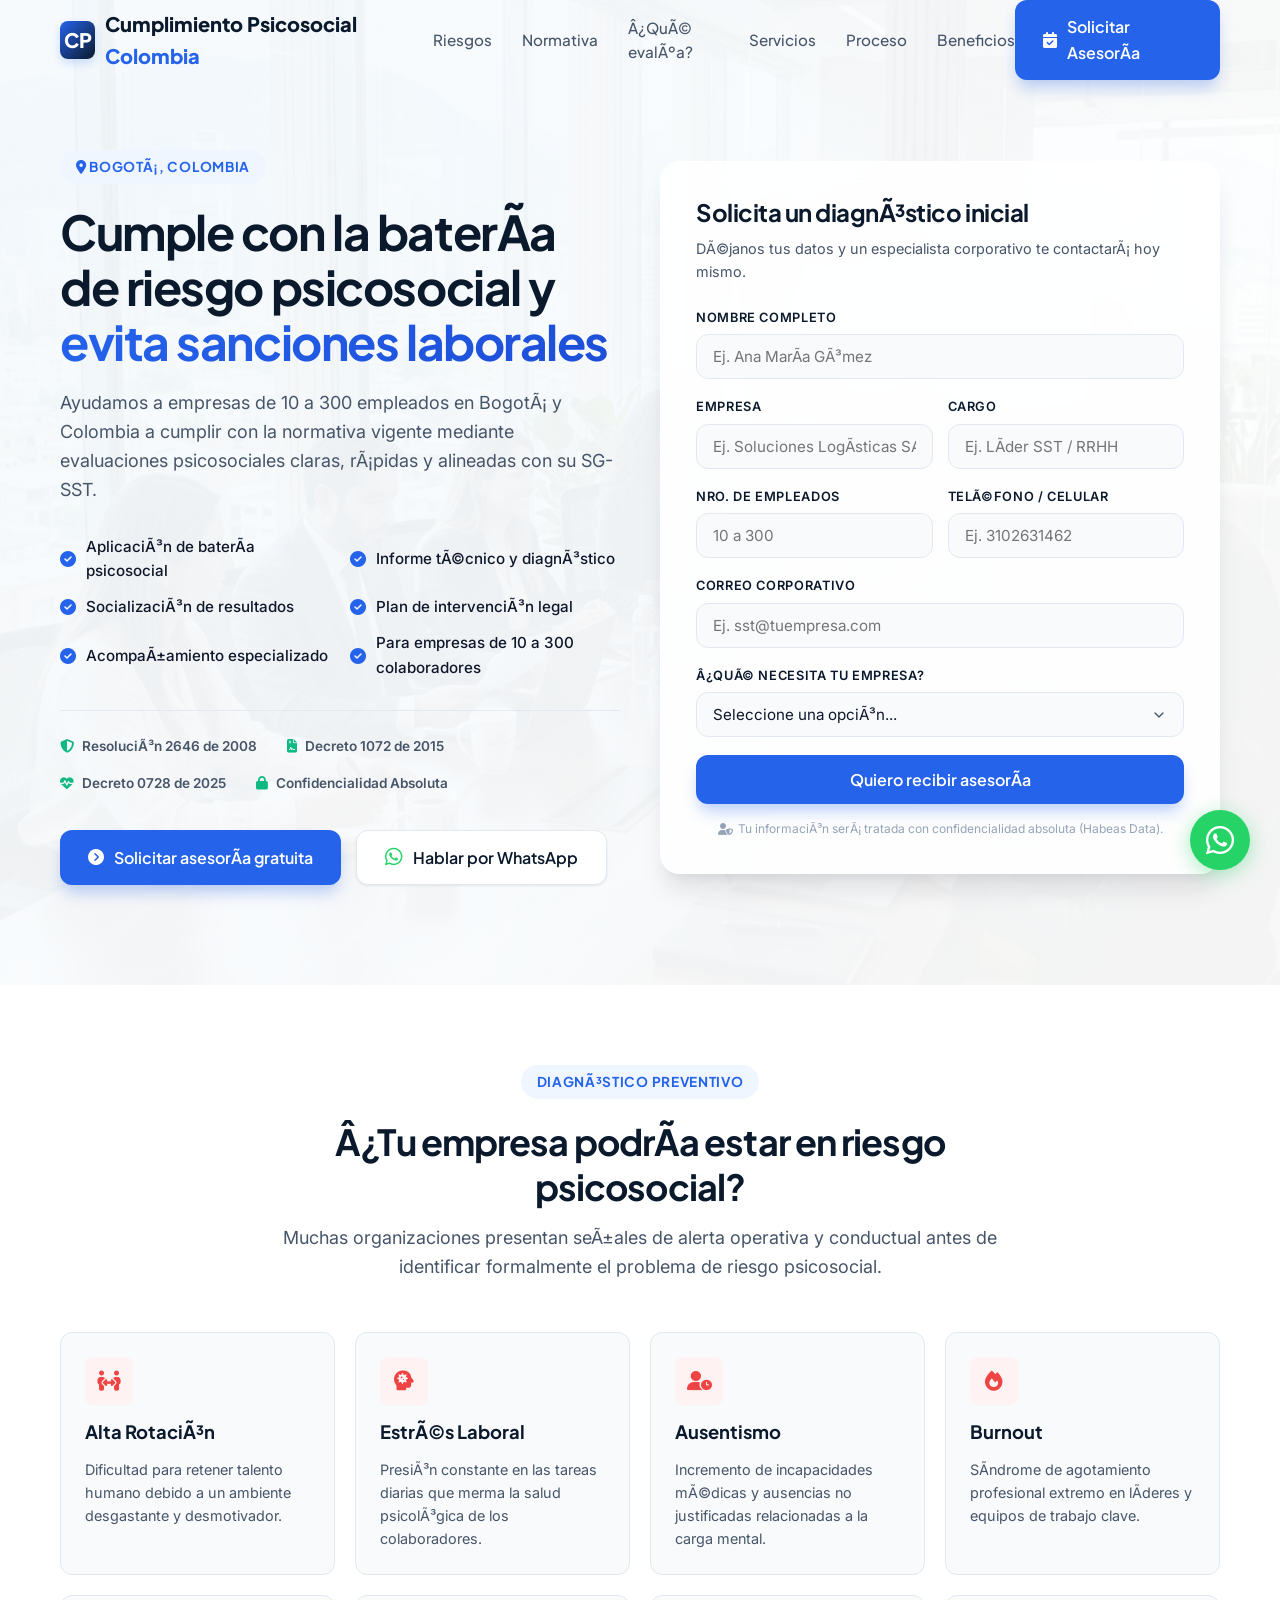
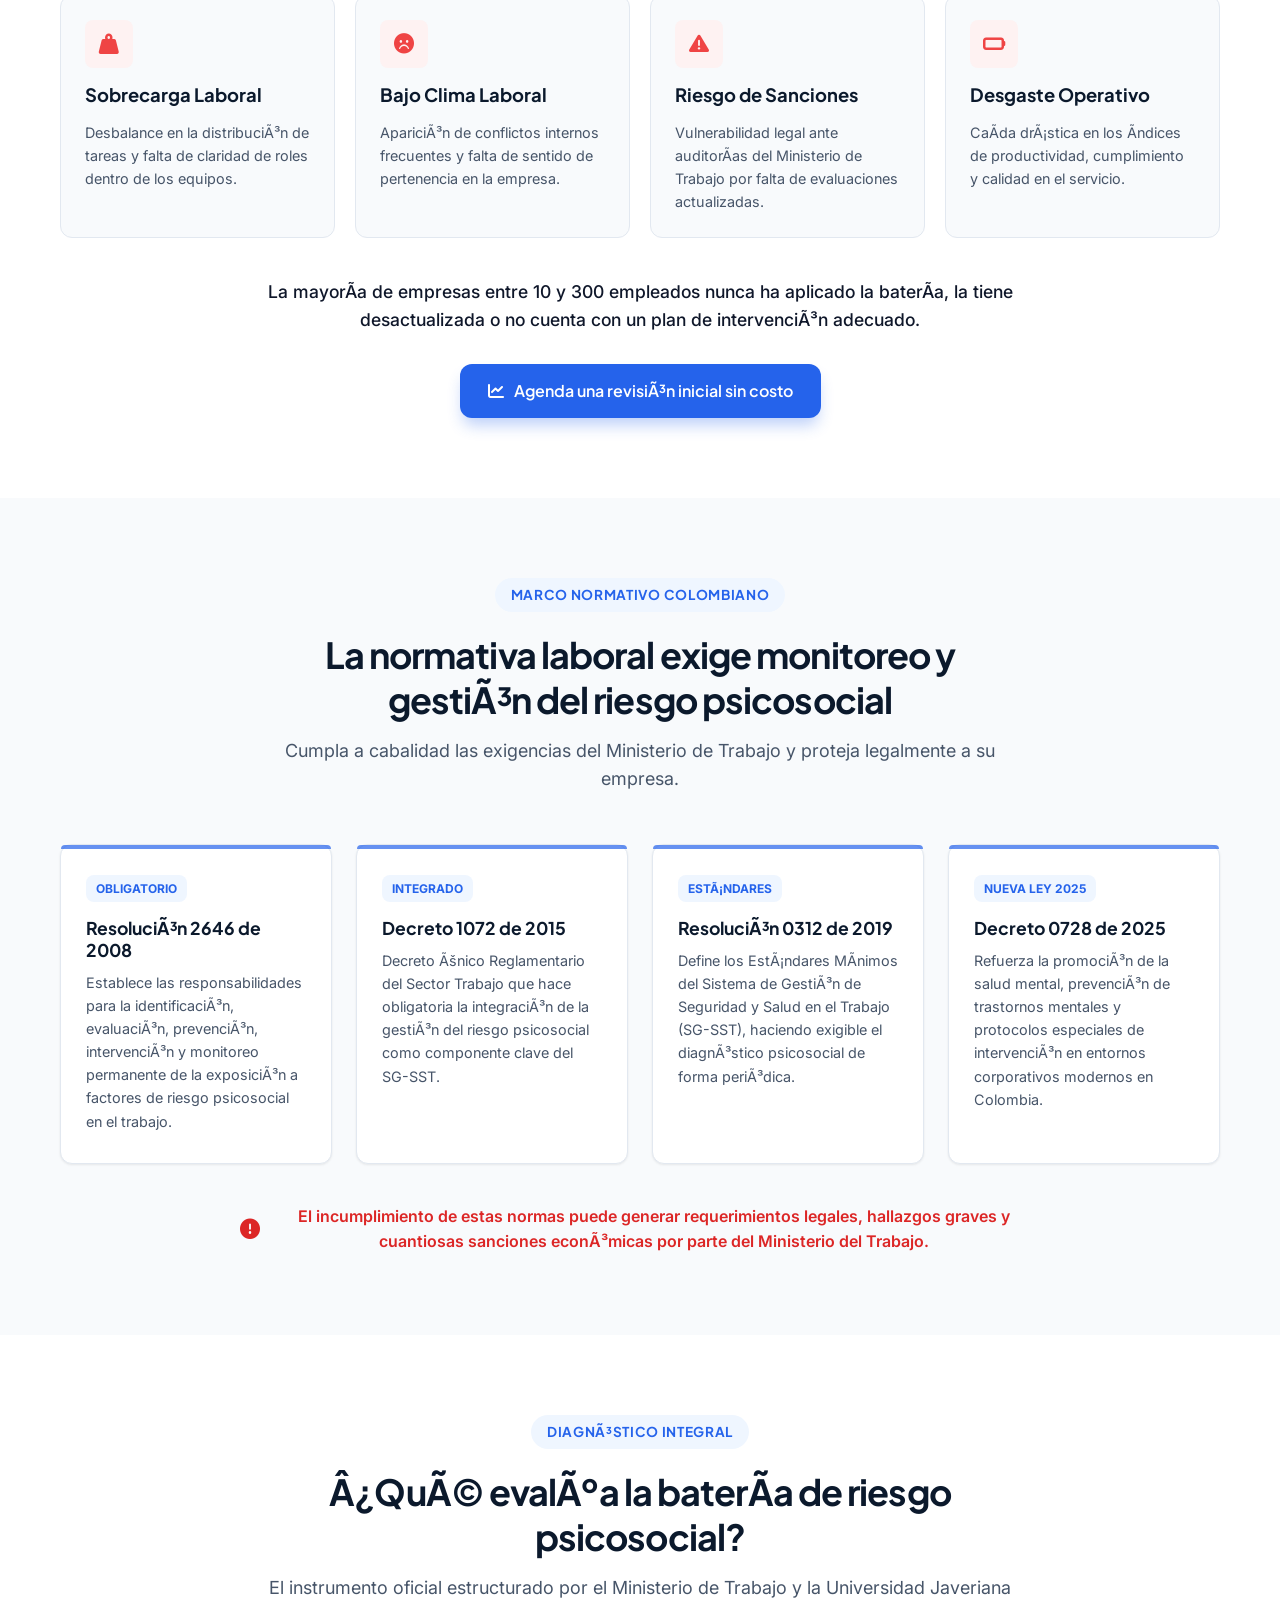
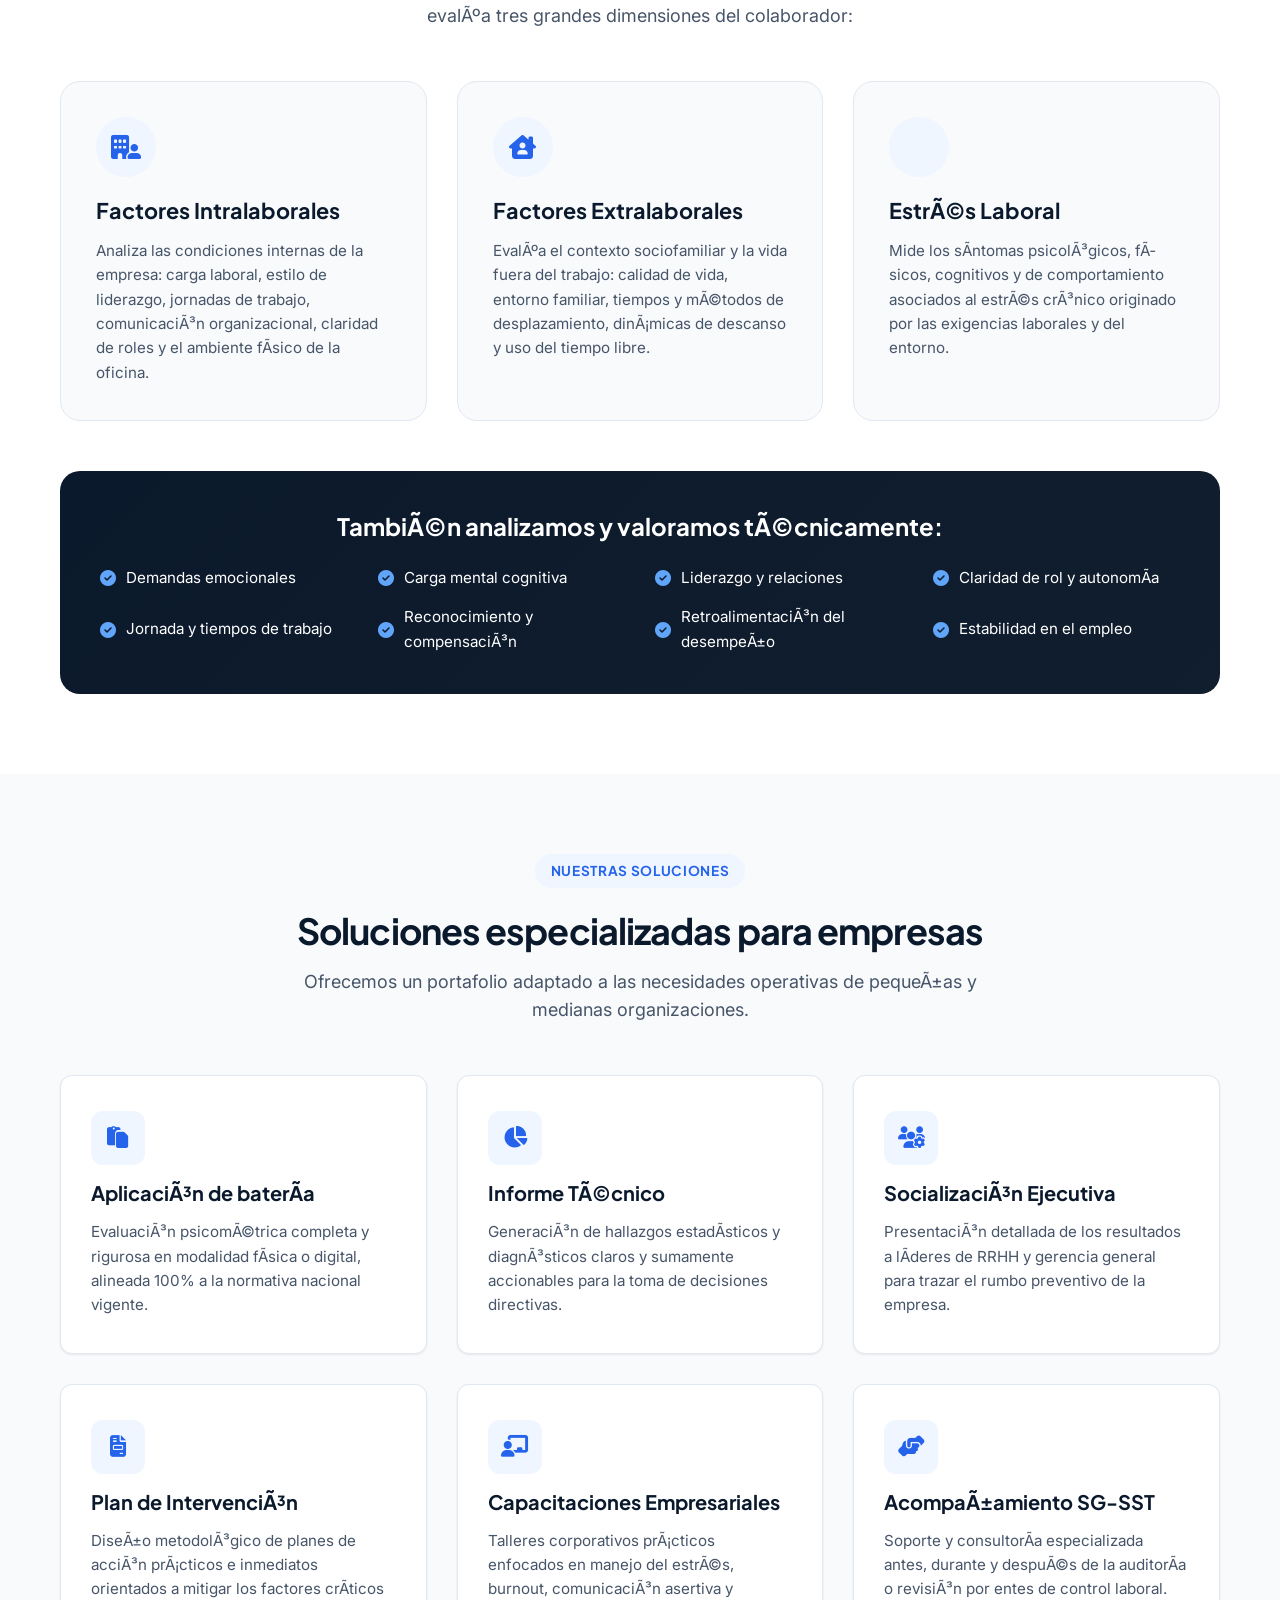
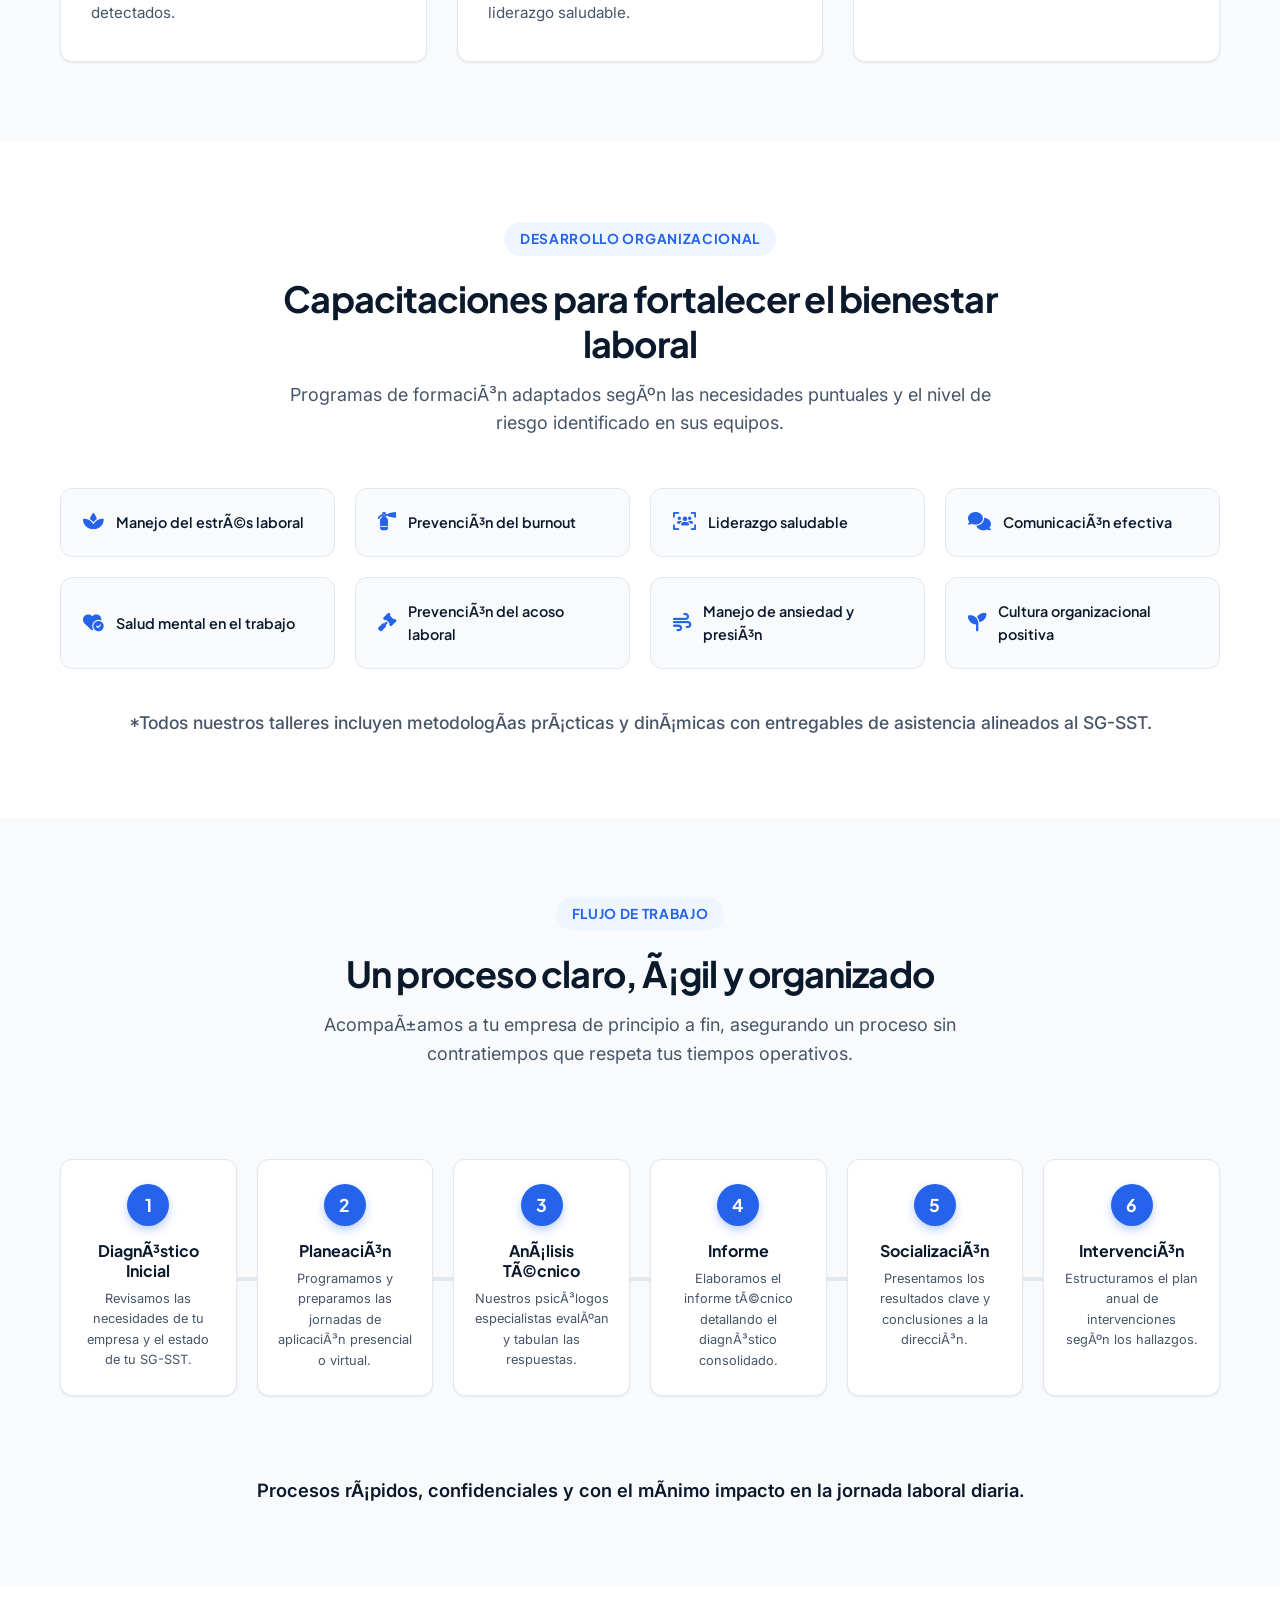
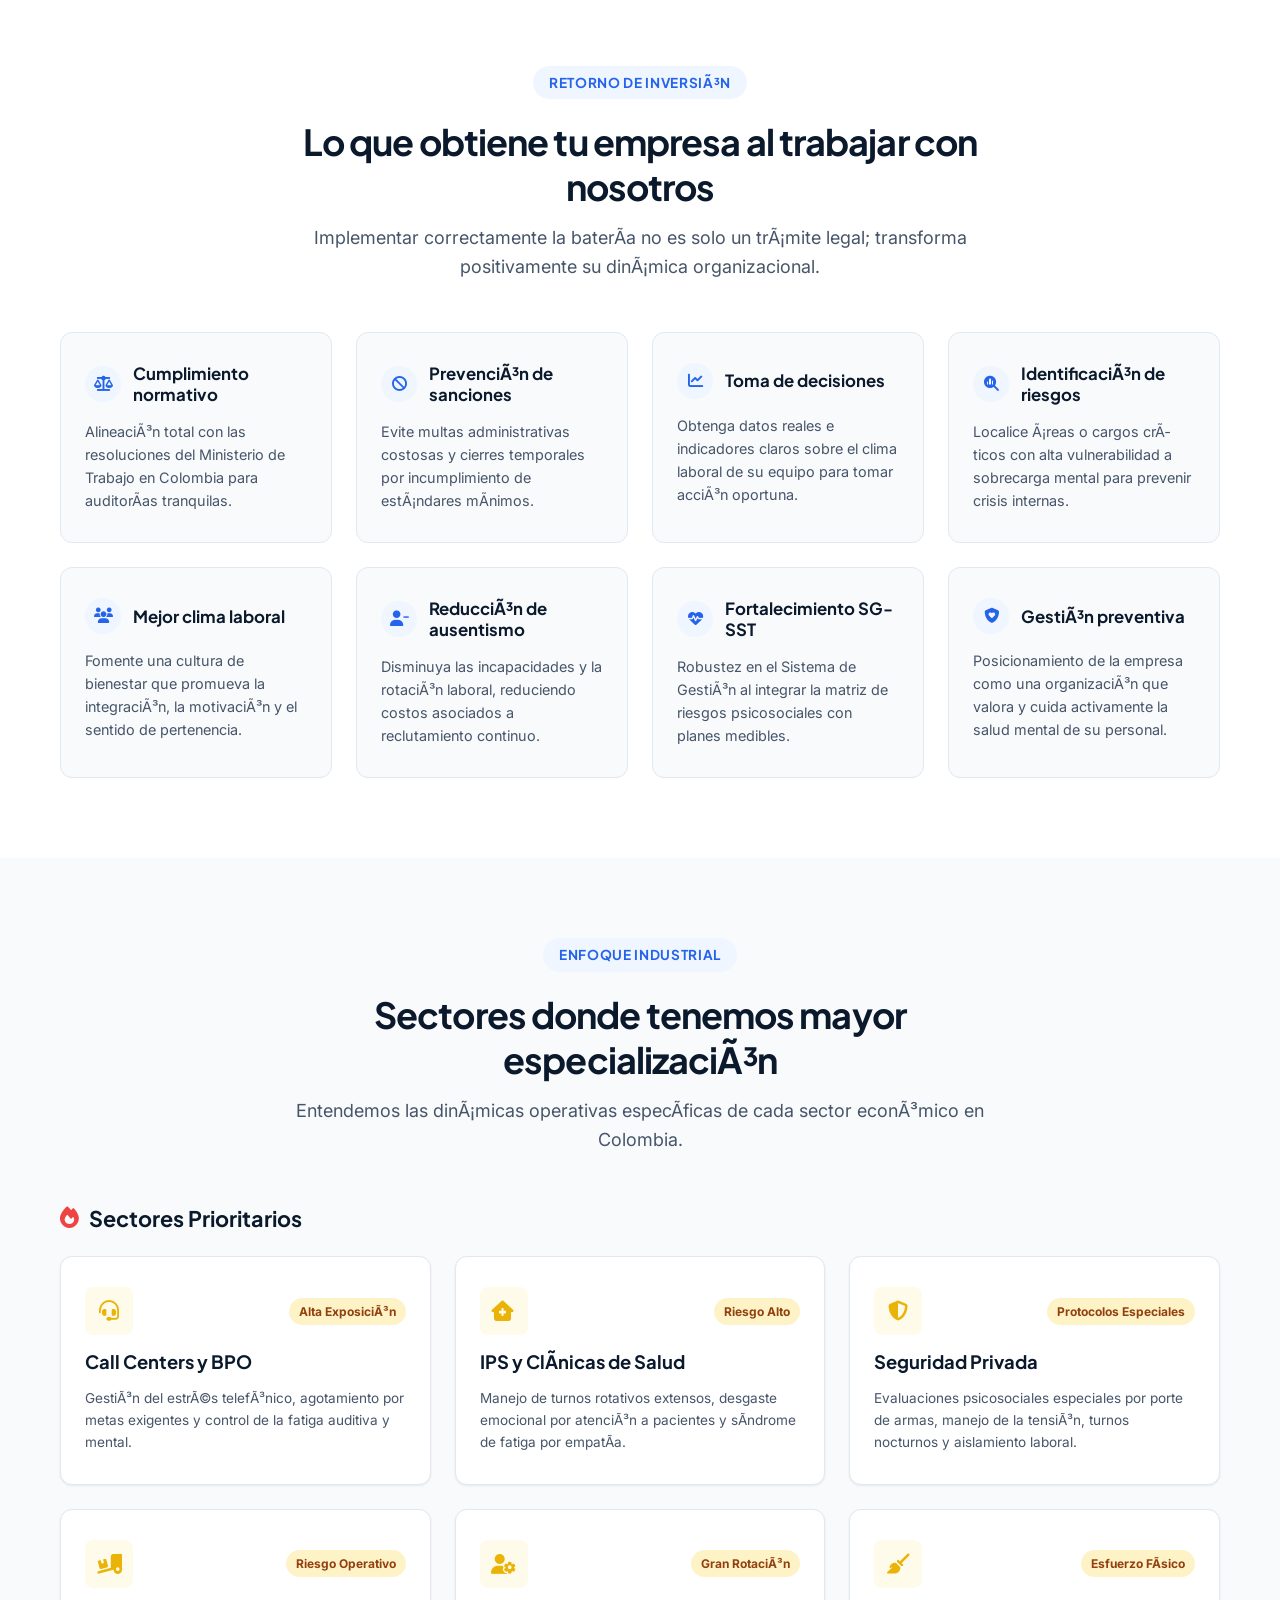
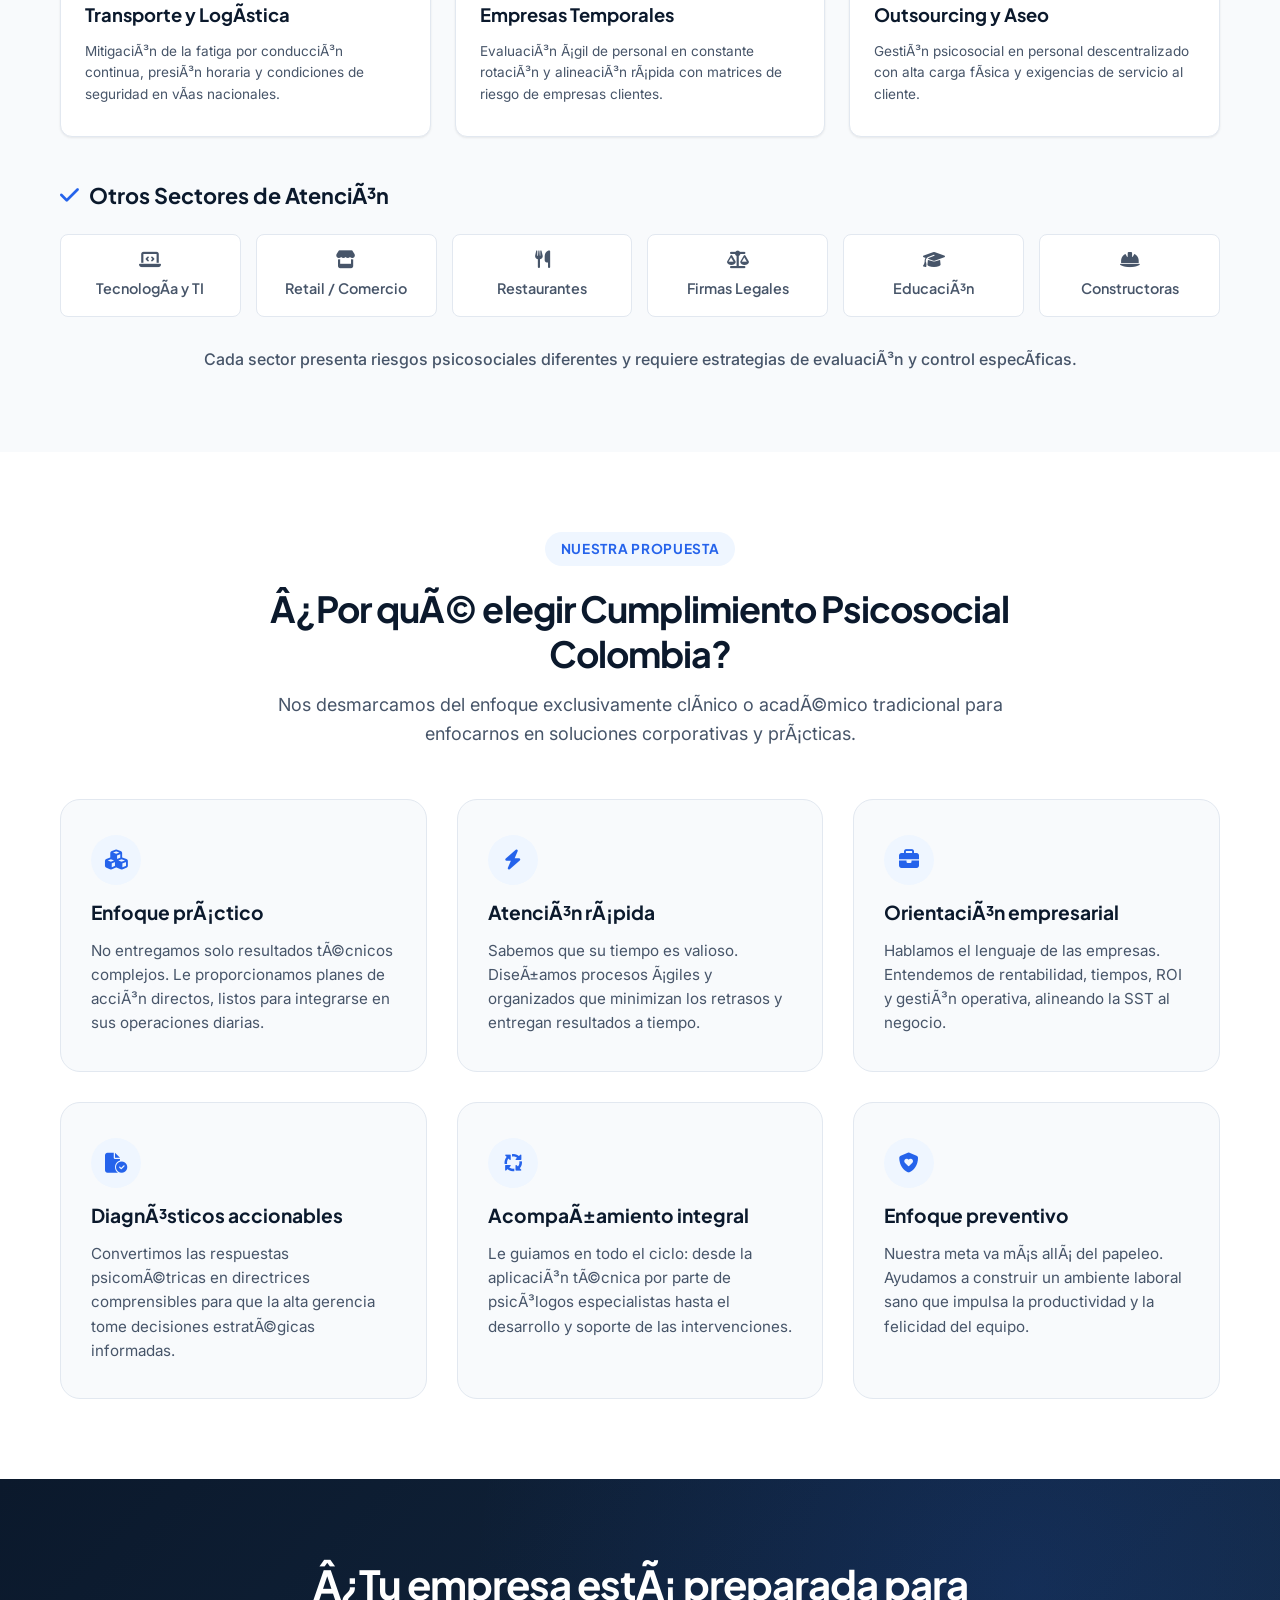
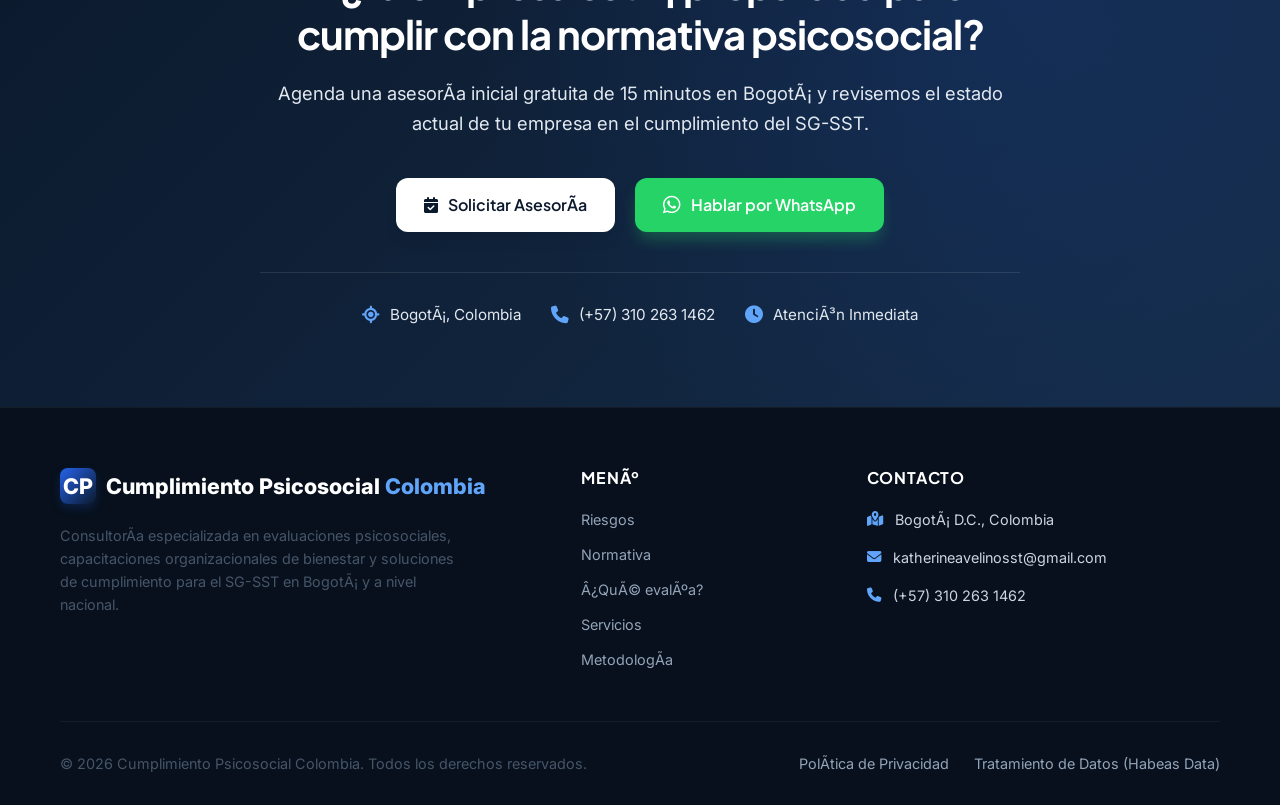
==== commit b5810952: "Commit Facebbok Pixel y Microsoft Clarity" ====
--- a/index.html
+++ b/index.html
@@ -1,10 +1,55 @@
 <!DOCTYPE html>
 <html lang="es">
 <head>
+  <!-- Google Tag Manager -->
+  <script>(function(w,d,s,l,i){w[l]=w[l]||[];w[l].push({'gtm.start':
+  new Date().getTime(),event:'gtm.js'});var f=d.getElementsByTagName(s)[0],
+  j=d.createElement(s),dl=l!='dataLayer'?'&l='+l:'';j.async=true;j.src=
+  'https://www.googletagmanager.com/gtm.js?id='+i+dl;f.parentNode.insertBefore(j,f);
+  })(window,document,'script','dataLayer','GTM-NHBP3JRR');</script>
+  <!-- End Google Tag Manager -->
+
+  <!-- Google tag (gtag.js) -->
+  <script async src="https://www.googletagmanager.com/gtag/js?id=G-ZGPEFTQFTX"></script>
+  <script>
+    window.dataLayer = window.dataLayer || [];
+    function gtag(){dataLayer.push(arguments);}
+    gtag('js', new Date());
+
+    gtag('config', 'G-ZGPEFTQFTX');
+  </script>
+
+  <!-- Microsoft Clarity -->
+  <script type="text/javascript">
+      (function(c,l,a,r,i,t,y){
+          c[a]=c[a]||function(){(c[a].q=c[a].q||[]).push(arguments)};
+          t=l.createElement(r);t.async=1;t.src="https://www.clarity.ms/tag/"+i;
+          y=l.getElementsByTagName(r)[0];y.parentNode.insertBefore(t,y);
+      })(window, document, "clarity", "script", "wyj3gu2f2m");
+  </script>
+
+  <!-- Meta Pixel Code -->
+  <script>
+  !function(f,b,e,v,n,t,s)
+  {if(f.fbq)return;n=f.fbq=function(){n.callMethod?
+  n.callMethod.apply(n,arguments):n.queue.push(arguments)};
+  if(!f._fbq)f._fbq=n;n.push=n;n.loaded=!0;n.version='2.0';
+  n.queue=[];t=b.createElement(e);t.async=!0;
+  t.src=v;s=b.getElementsByTagName(e)[0];
+  s.parentNode.insertBefore(t,s)}(window, document,'script',
+  'https://connect.facebook.net/en_US/fbevents.js');
+  fbq('init', '4255776384565952');
+  fbq('track', 'PageView');
+  </script>
+  <noscript><img height="1" width="1" style="display:none"
+  src="https://www.facebook.com/tr?id=4255776384565952&ev=PageView&noscript=1"
+  /></noscript>
+  <!-- End Meta Pixel Code -->
   <meta charset="UTF-8">
   <meta name="viewport" content="width=device-width, initial-scale=1.0">
   
   <!-- SEO & Optimization -->
+  <meta name="google-site-verification" content="5ouJs8gh1OduirNWLH1mSKYWw6MHSo700Q_IbHMOLU0">
   <title>Batería de Riesgo Psicosocial Bogotá y Colombia | Cumplimiento SG-SST</title>
   <meta name="description" content="Especialistas en la aplicación de la batería de riesgo psicosocial en Bogotá y a nivel nacional. Asegure el cumplimiento del SG-SST y evite sanciones laborales con evaluaciones ágiles, confidenciales y profesionales.">
   <meta name="keywords" content="batería de riesgo psicosocial Bogotá, riesgo psicosocial Colombia, SG-SST Bogotá, cumplimiento psicosocial, salud mental laboral, Resolución 2646 de 2008, Decreto 1072 de 2015, Decreto 0728 de 2025">
@@ -26,6 +71,10 @@
   <link rel="stylesheet" href="styles.css">
 </head>
 <body>
+  <!-- Google Tag Manager (noscript) -->
+  <noscript><iframe src="https://www.googletagmanager.com/ns.html?id=GTM-NHBP3JRR"
+  height="0" width="0" style="display:none;visibility:hidden"></iframe></noscript>
+  <!-- End Google Tag Manager (noscript) -->
 
   <!-- ==========================================
        HEADER & NAVIGATION
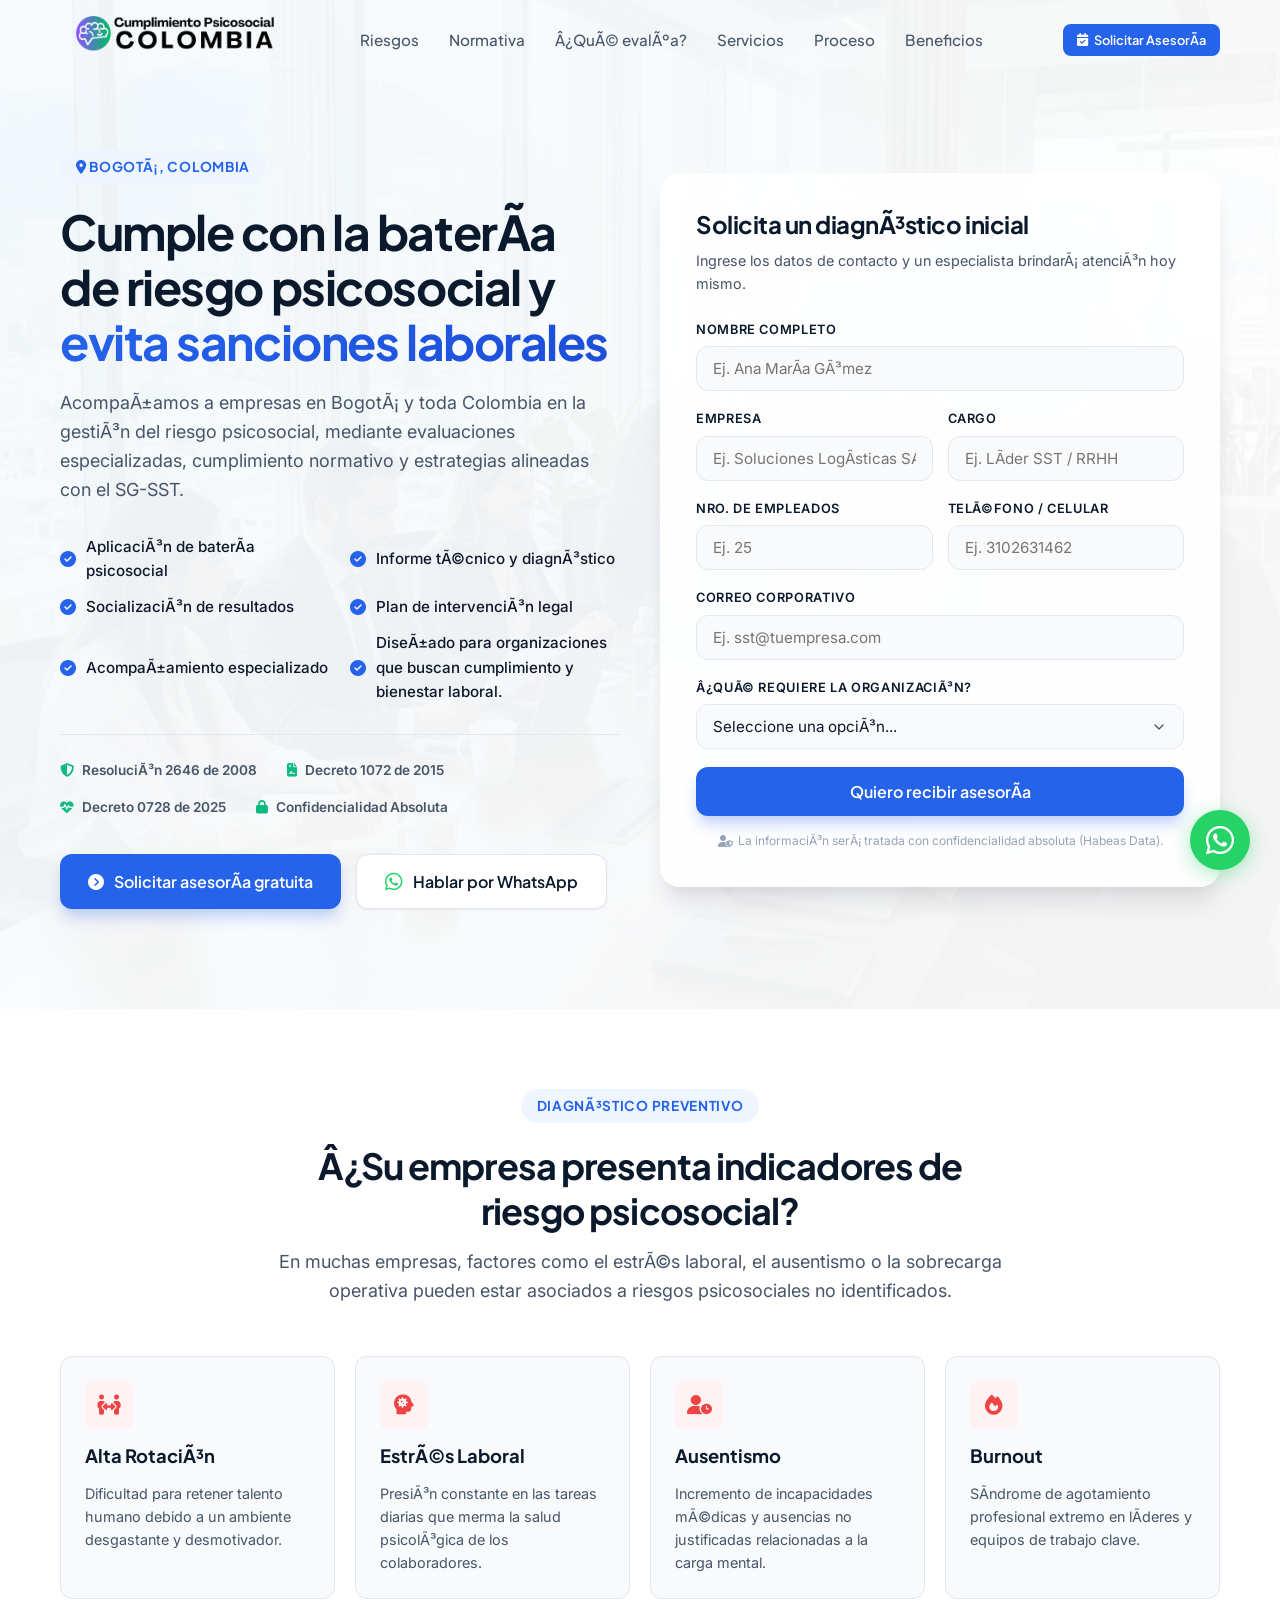
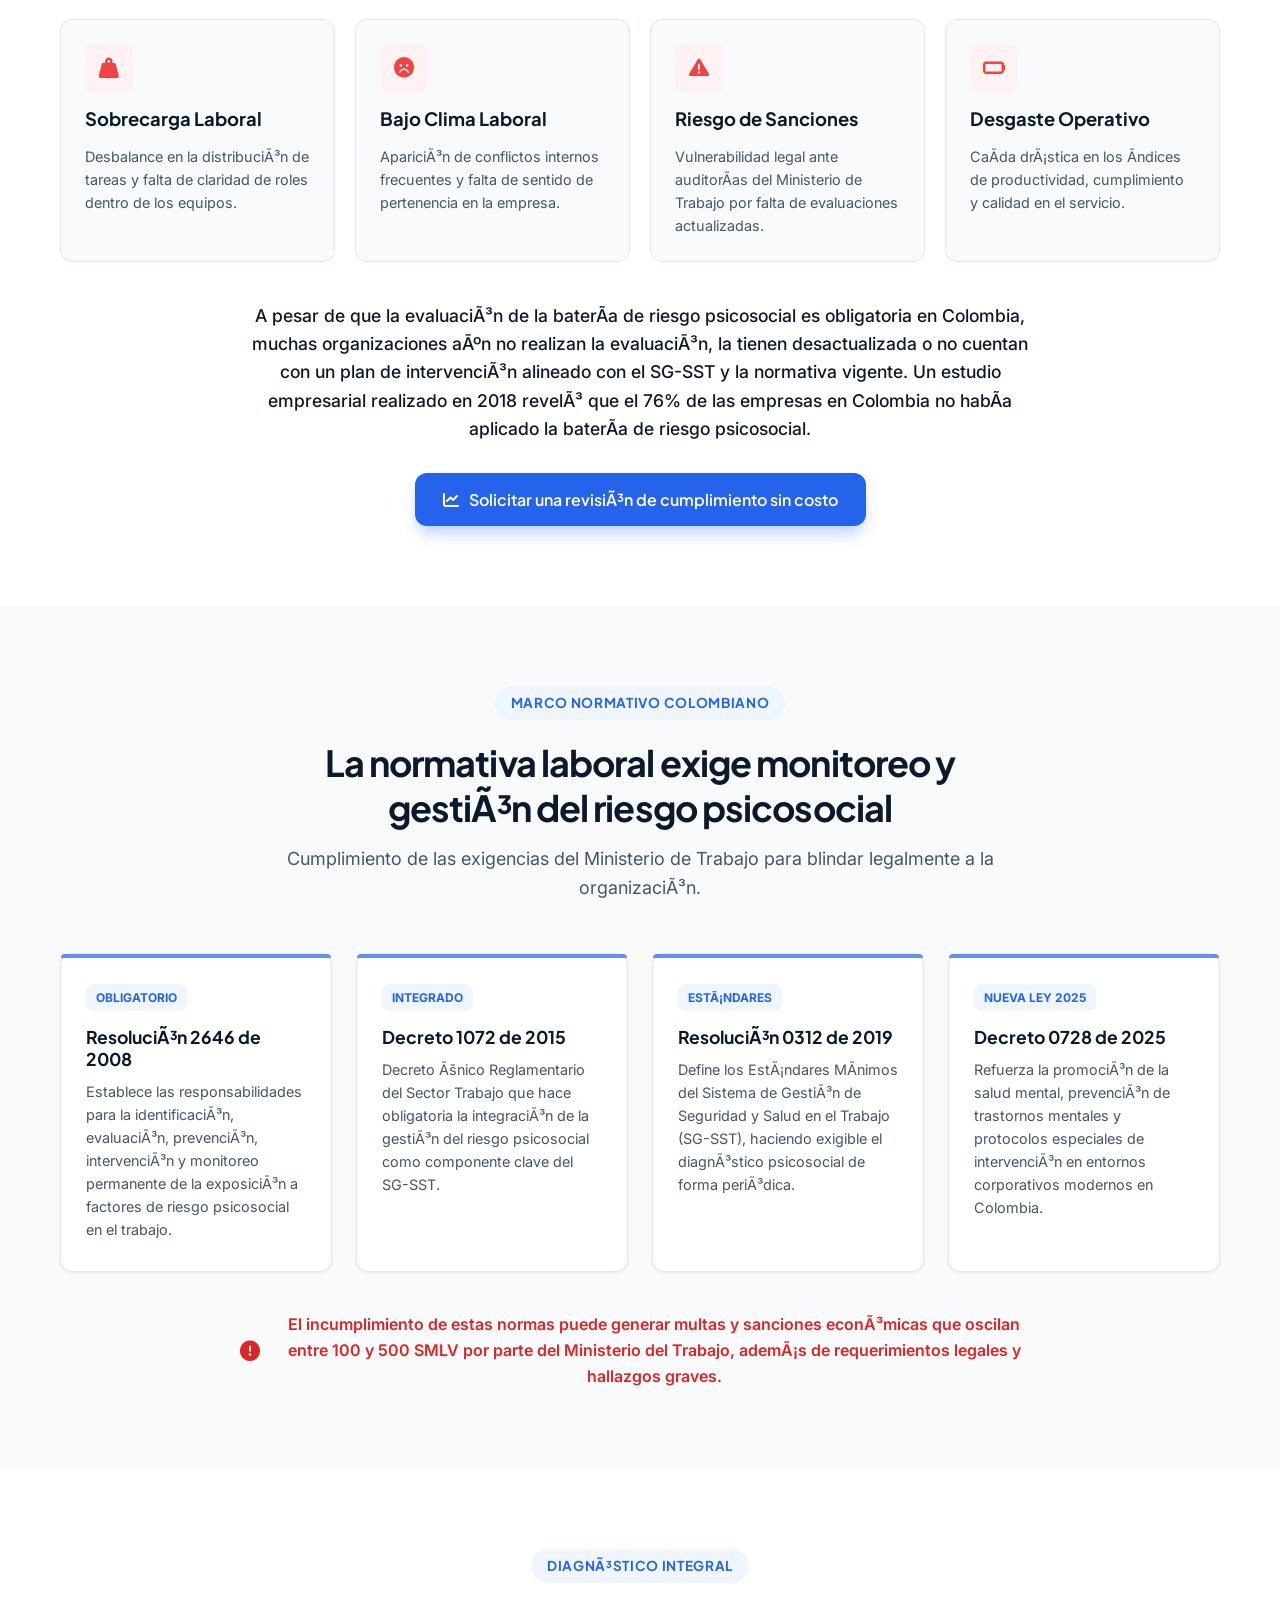
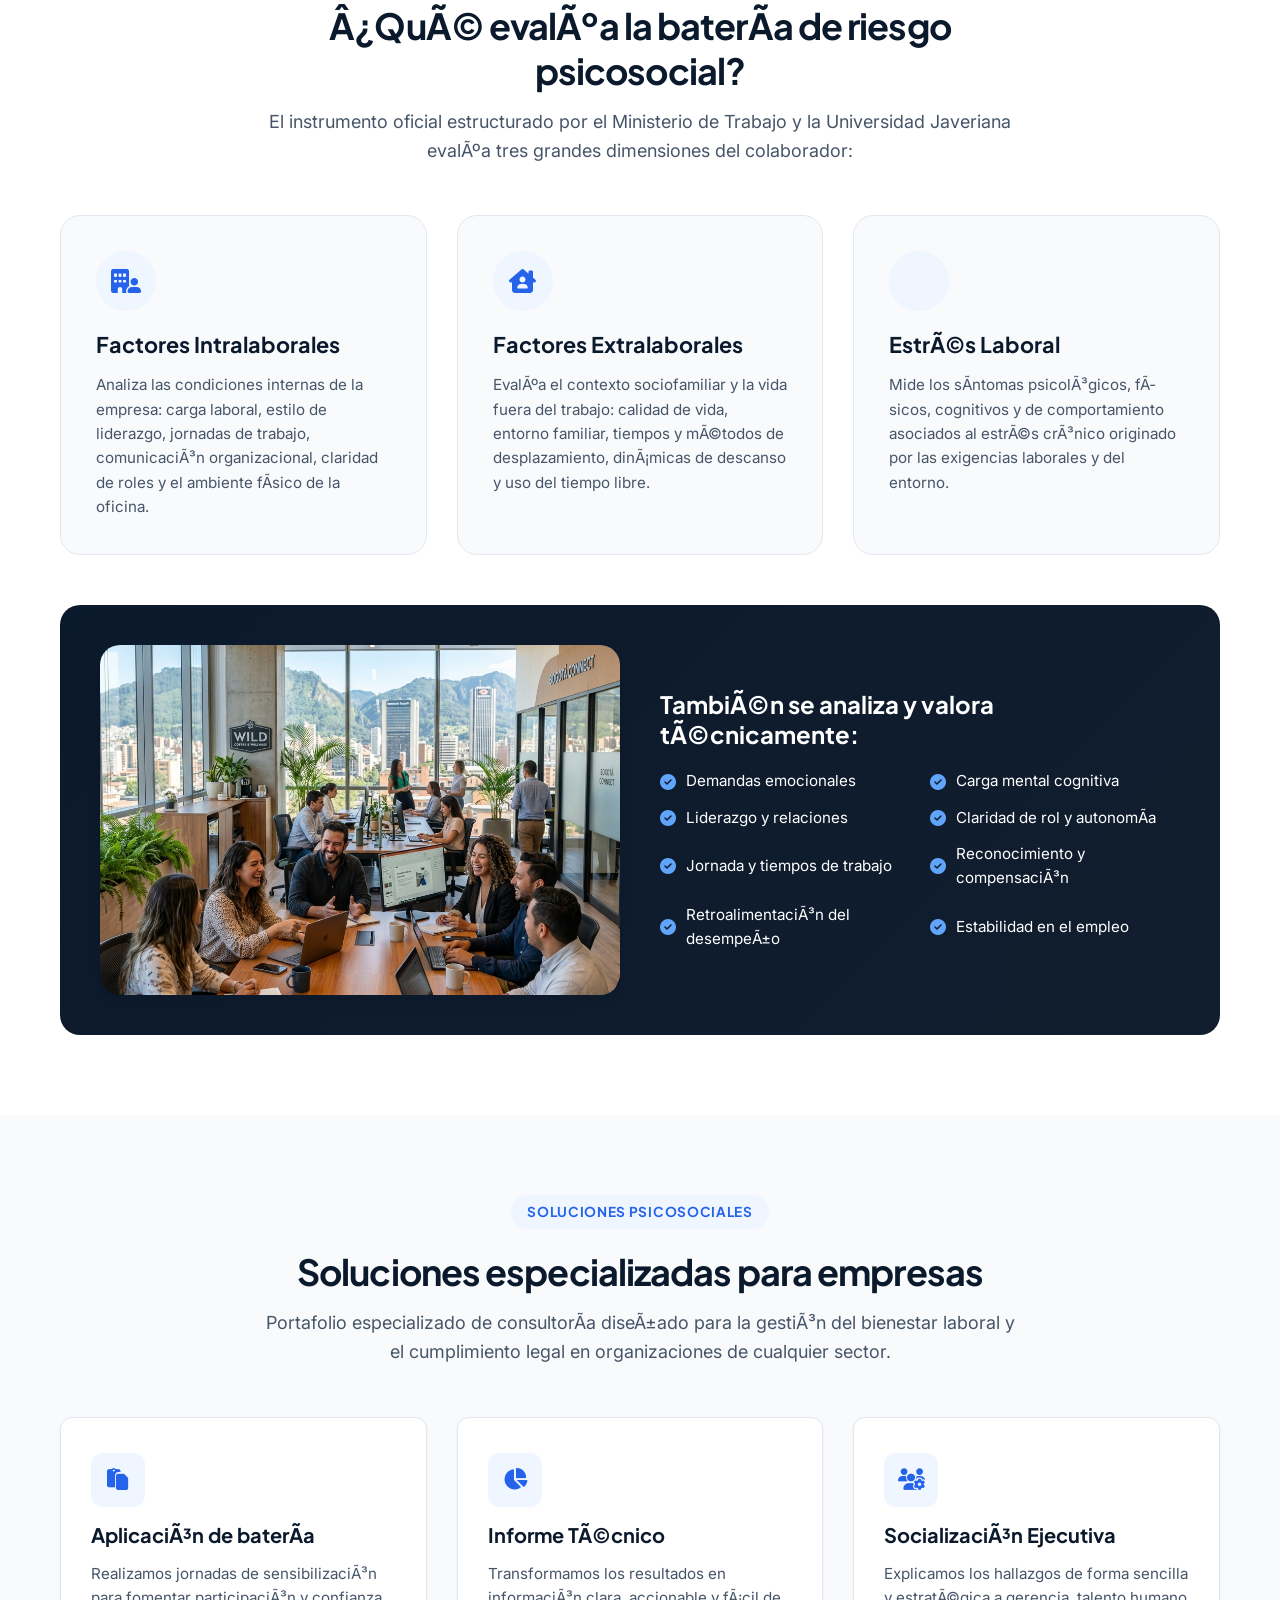
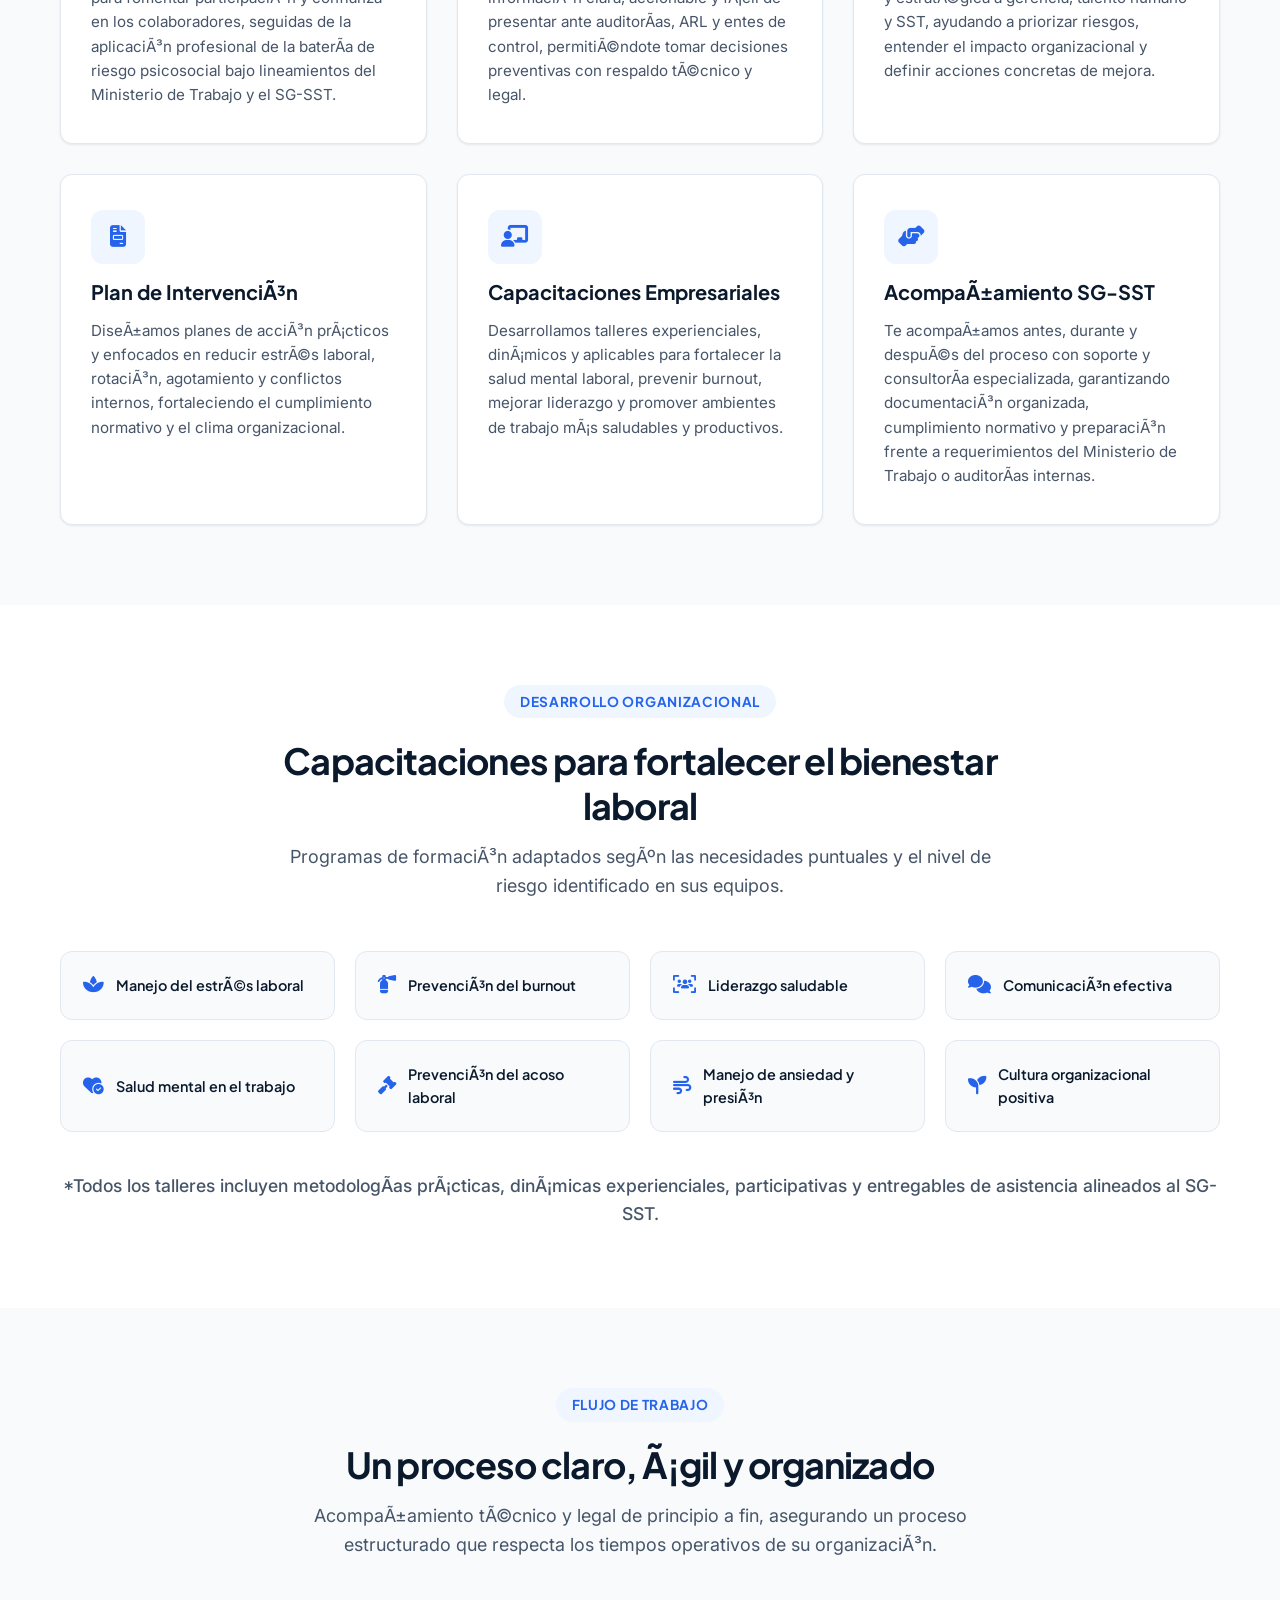
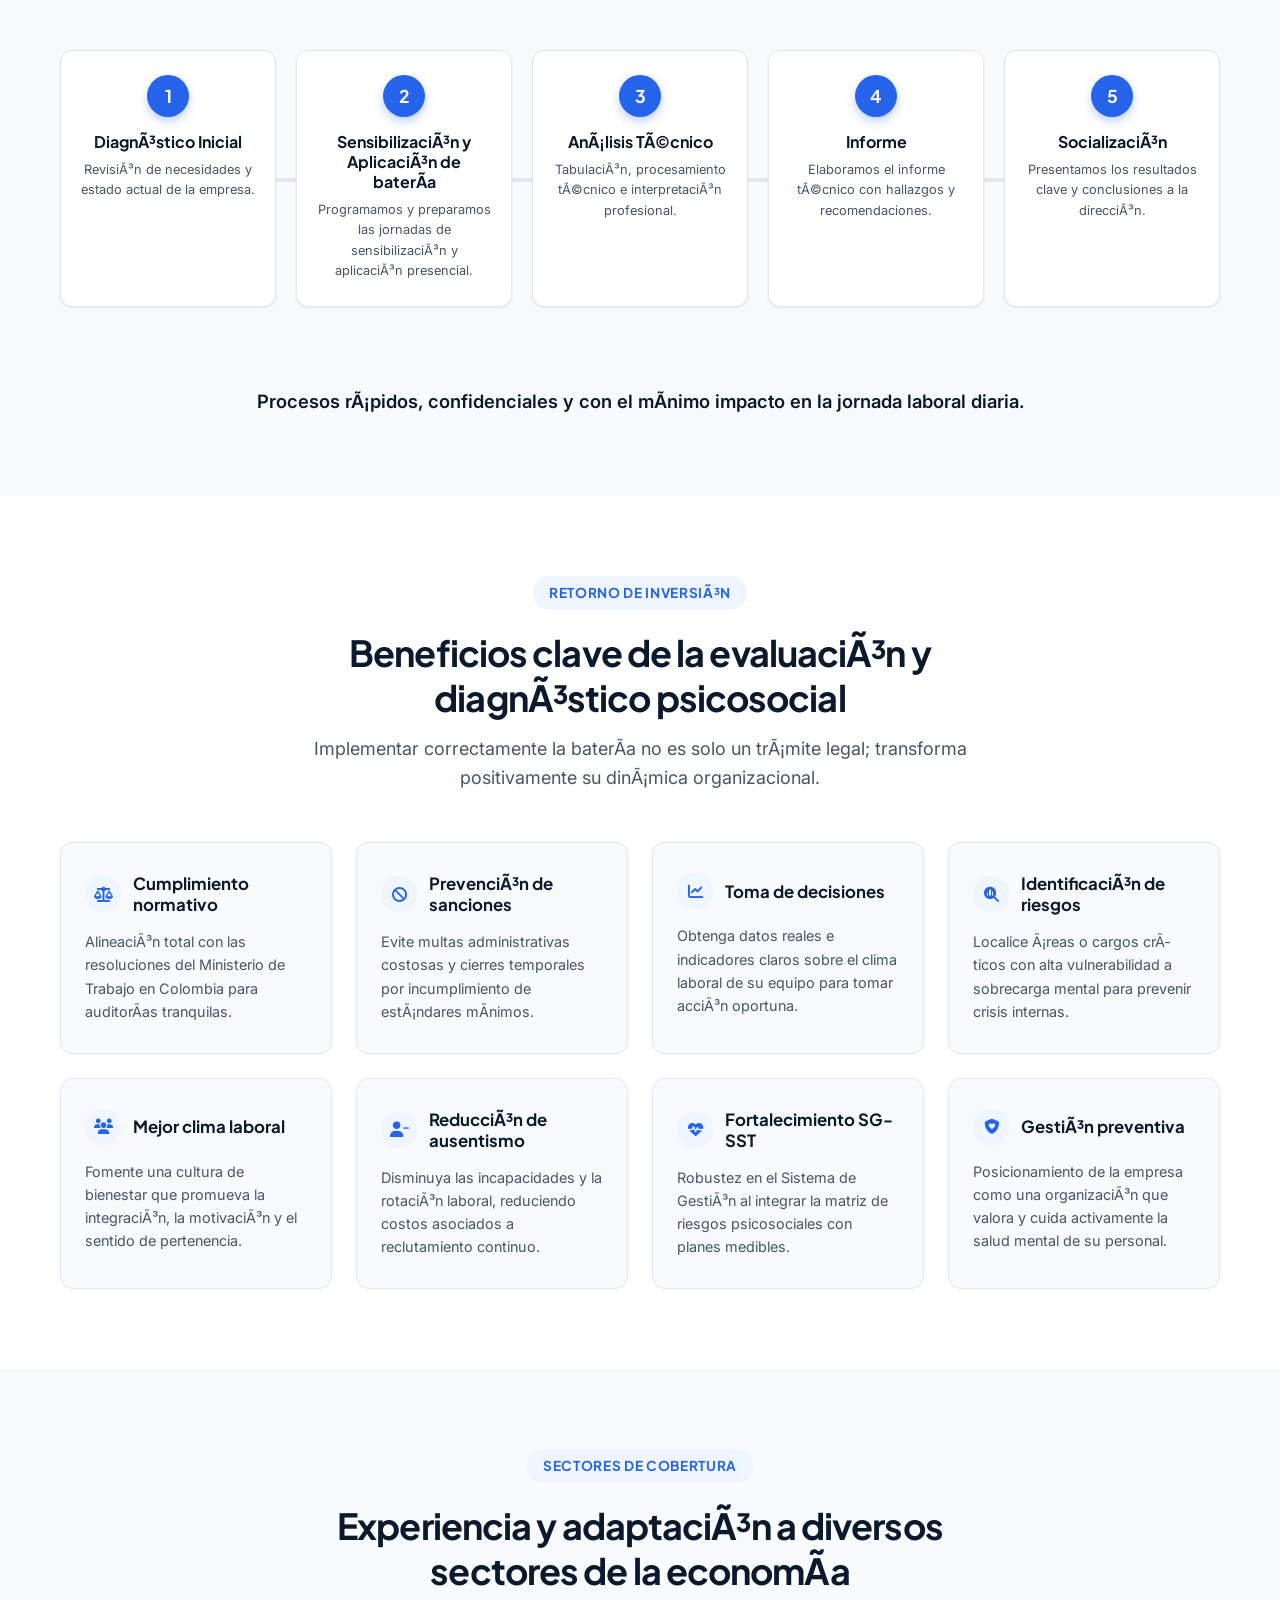
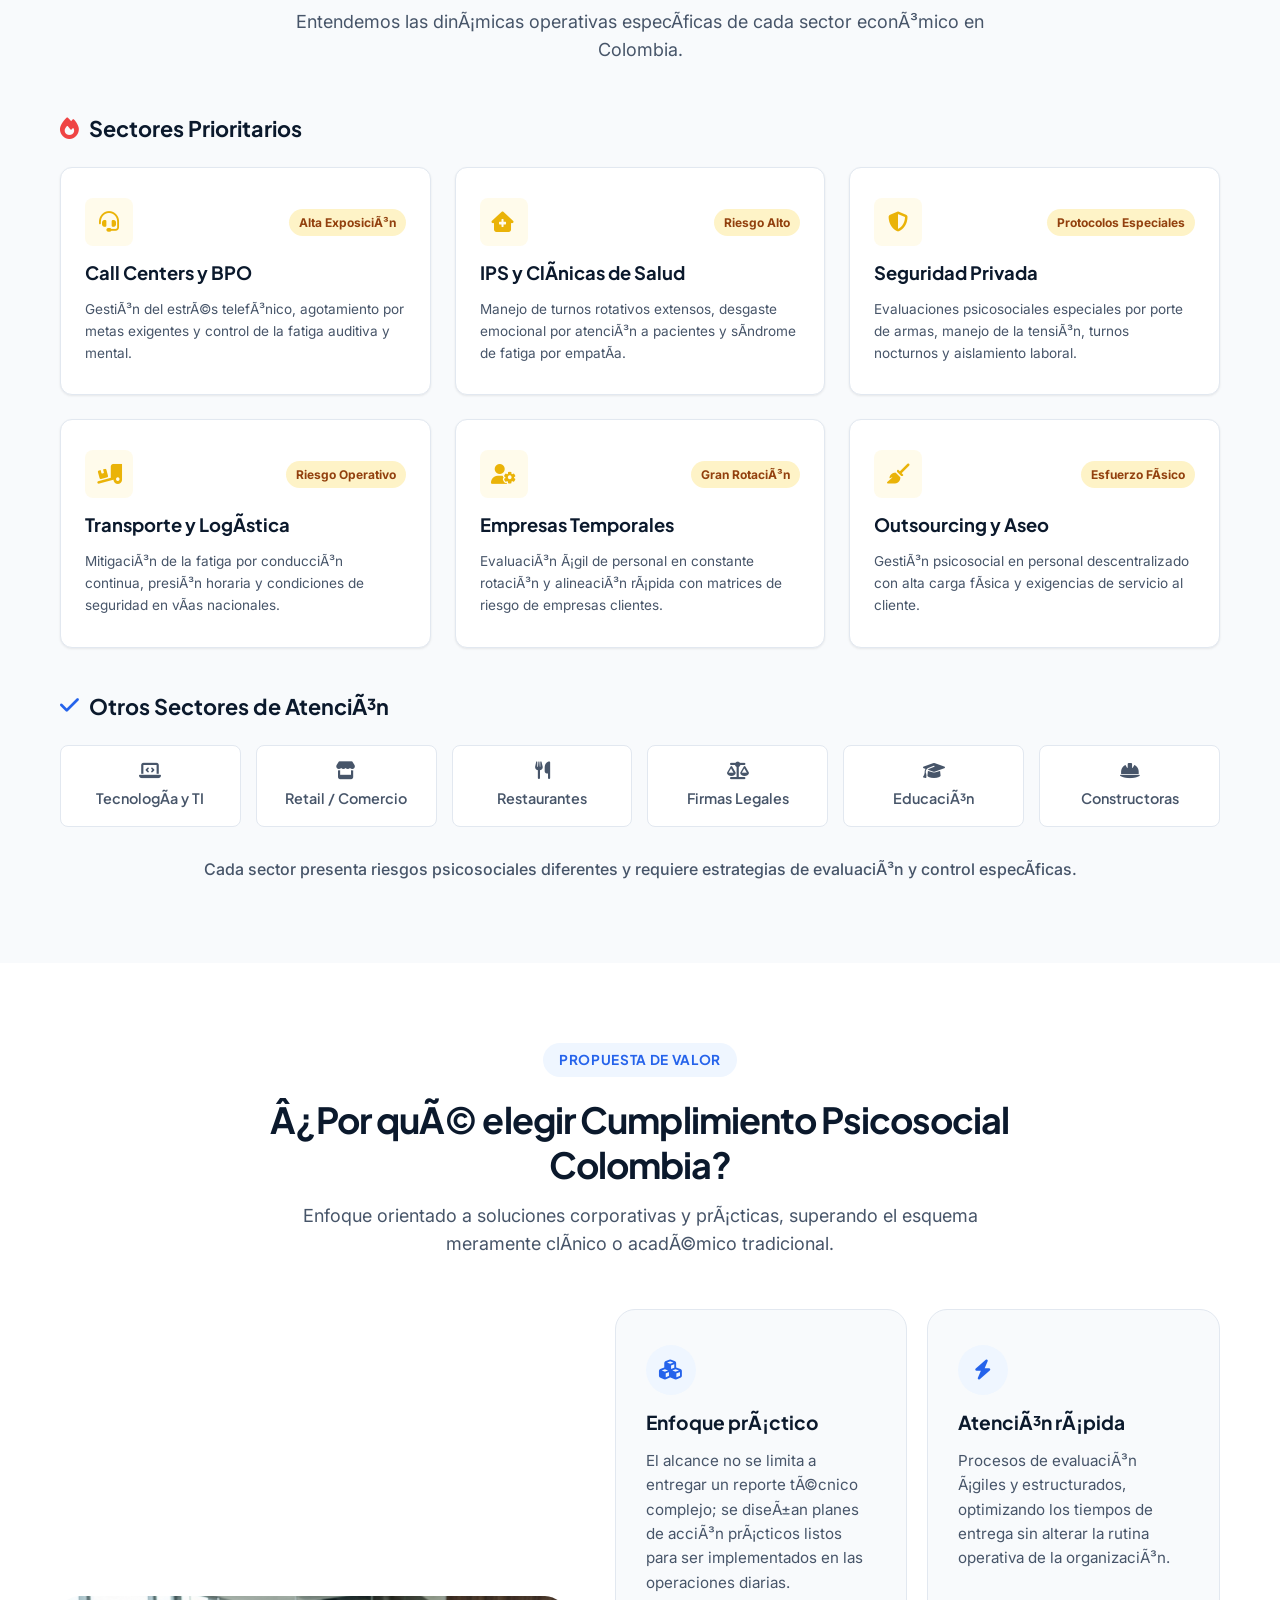
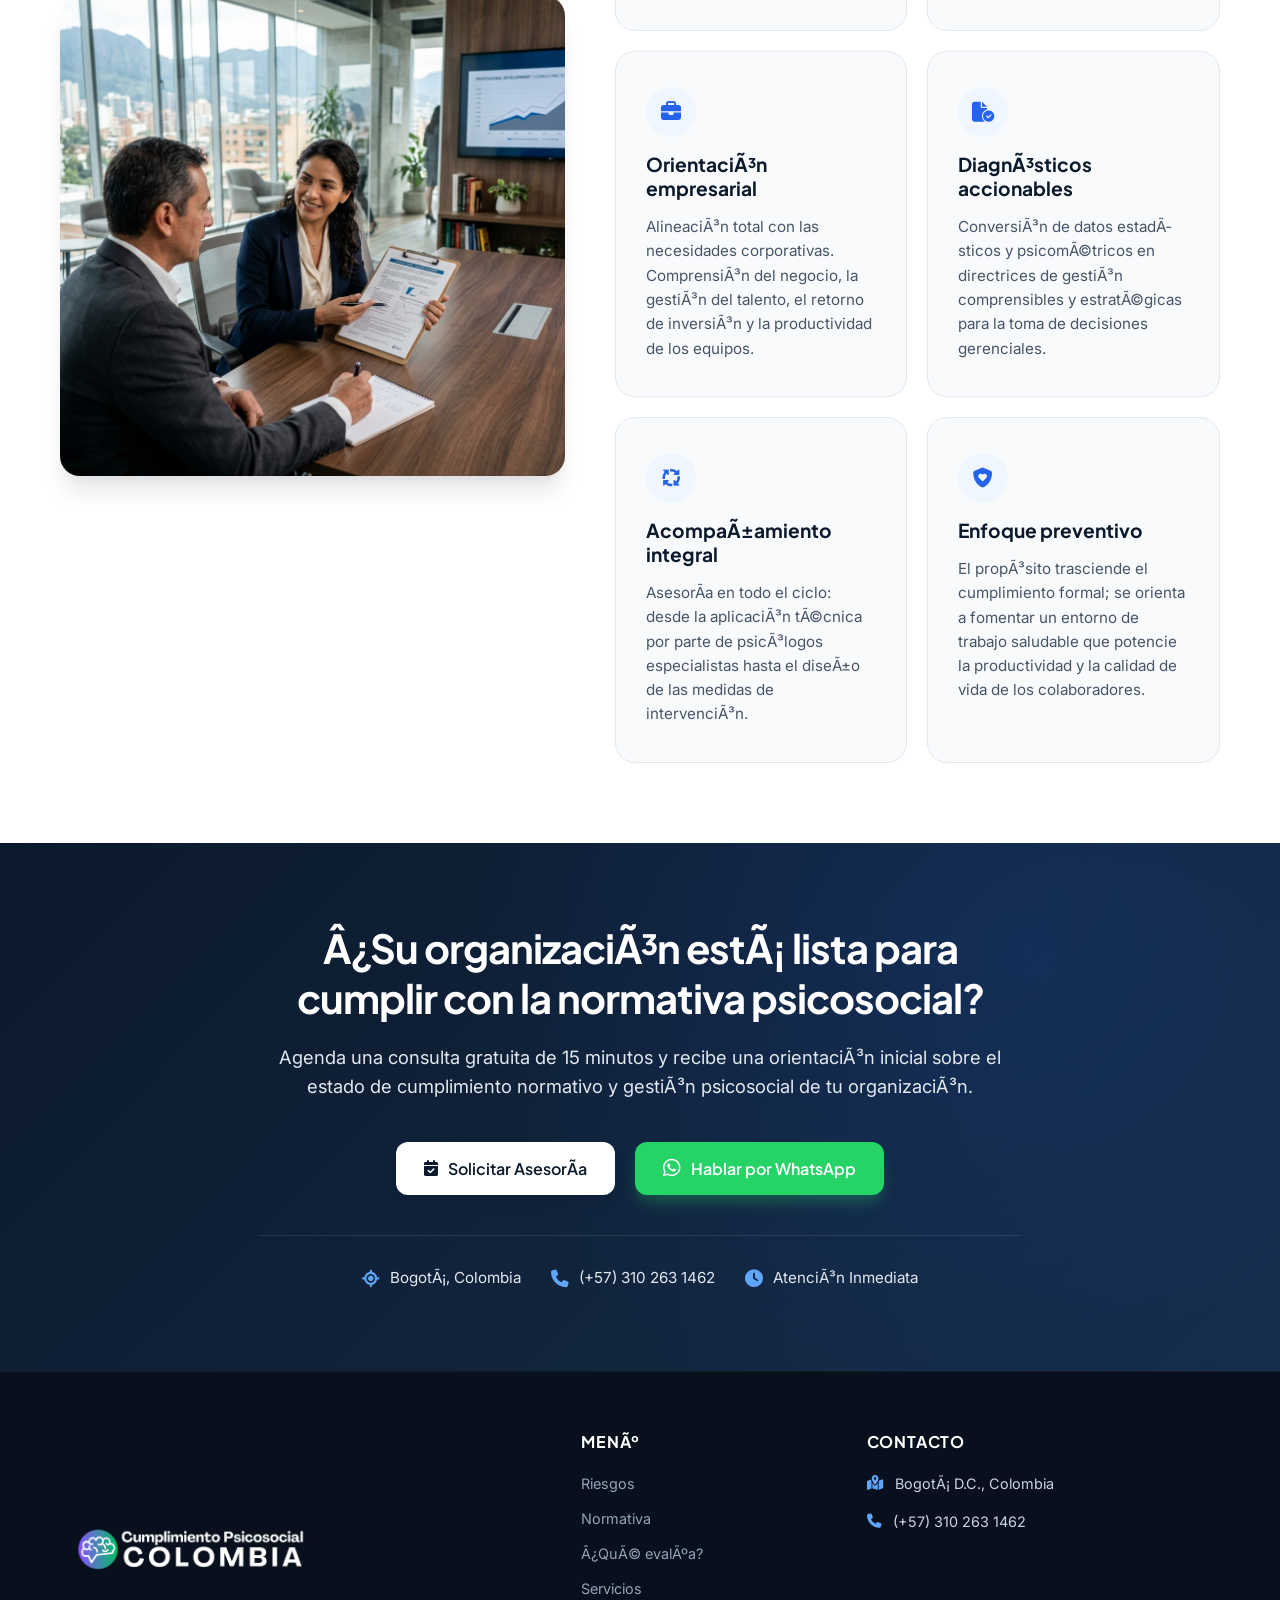
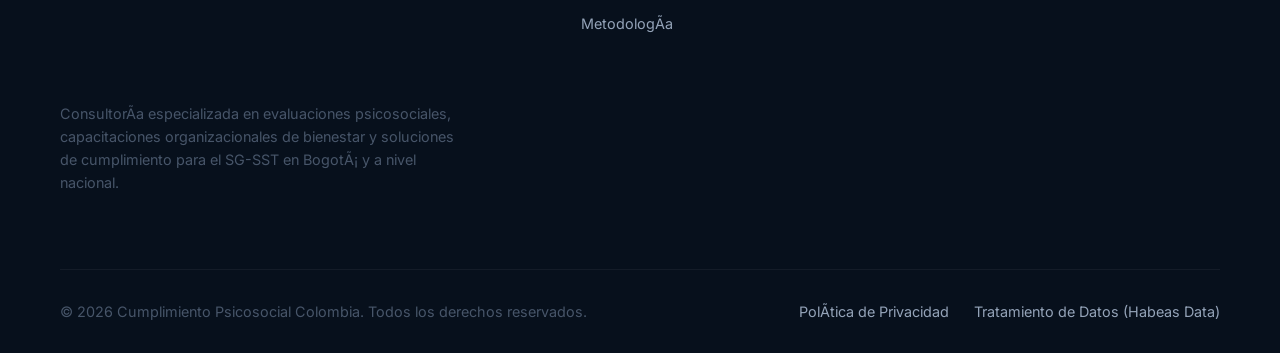
==== commit f3c3c473: "Commit Favicon y Analitycs" ====
--- a/index.html
+++ b/index.html
@@ -45,6 +45,7 @@
   src="https://www.facebook.com/tr?id=4255776384565952&ev=PageView&noscript=1"
   /></noscript>
   <!-- End Meta Pixel Code -->
+
   <meta charset="UTF-8">
   <meta name="viewport" content="width=device-width, initial-scale=1.0">
   
@@ -62,7 +63,11 @@
   <meta property="og:locale" content="es_CO">
 
   <!-- Favicon -->
-  <link rel="icon" type="image/png" href="data:image/svg+xml,%3Csvg xmlns='http://www.w3.org/2000/svg' viewBox='0 0 24 24' fill='%232563EB'%3E%3Cpath d='M12 2C6.48 2 2 6.48 2 12s4.48 10 10 10 10-4.48 10-10S17.52 2 12 2zm1 15h-2v-6h2v6zm0-8h-2V7h2v2z'/%3E%3C/svg%3E">
+  <link rel="apple-touch-icon" sizes="180x180" href="assets/favicon_io/apple-touch-icon.png">
+  <link rel="icon" type="image/png" sizes="32x32" href="assets/favicon_io/favicon-32x32.png">
+  <link rel="icon" type="image/png" sizes="16x16" href="assets/favicon_io/favicon-16x16.png">
+  <link rel="shortcut icon" type="image/x-icon" href="assets/favicon_io/favicon.ico">
+  <link rel="manifest" href="assets/favicon_io/site.webmanifest">
 
   <!-- FontAwesome for Premium Icons -->
   <link rel="stylesheet" href="https://cdnjs.cloudflare.com/ajax/libs/font-awesome/6.4.0/css/all.min.css">
@@ -82,8 +87,7 @@
   <header class="header" id="mainHeader">
     <div class="container navbar">
       <a href="#top" class="logo" id="logoLink">
-        <div class="logo-icon">CP</div>
-        <span>Cumplimiento Psicosocial <span style="color:var(--accent-blue);">Colombia</span></span>
+        <img src="assets/images/logo_horizontal_black.png" alt="Cumplimiento Psicosocial Colombia Logo">
       </a>
       
       <nav class="nav-links">
@@ -112,8 +116,7 @@
   <div class="mobile-nav" id="mobileNav">
     <div class="mobile-nav-header">
       <div class="logo">
-        <div class="logo-icon">CP</div>
-        <span>Cumplimiento Psicosocial</span>
+        <img src="assets/images/logo_horizontal_black.png" alt="Cumplimiento Psicosocial Colombia Logo">
       </div>
       <button class="mobile-nav-close" id="mobileNavClose" aria-label="Cerrar menú">
         <i class="fa-solid fa-xmark"></i>
@@ -124,7 +127,7 @@
       <a href="#normativa" class="mobile-link" onclick="closeMobileMenu()">Normativa Legal</a>
       <a href="#evaluacion" class="mobile-link" onclick="closeMobileMenu()">¿Qué evaluamos?</a>
       <a href="#servicios" class="mobile-link" onclick="closeMobileMenu()">Servicios Corporativos</a>
-      <a href="#metodologia" class="mobile-link" onclick="closeMobileMenu()">Nuestra Metodología</a>
+      <a href="#metodologia" class="mobile-link" onclick="closeMobileMenu()">Metodología de Trabajo</a>
       <a href="#beneficios" class="mobile-link" onclick="closeMobileMenu()">Beneficios</a>
       <a href="#sectores" class="mobile-link" onclick="closeMobileMenu()">Sectores Enfoque</a>
       <a href="#contacto-form" class="mobile-link btn btn-primary" onclick="closeMobileMenu()">
@@ -145,7 +148,7 @@
           <span class="eyebrow"><i class="fa-solid fa-location-dot"></i> Bogotá, Colombia</span>
           <h1>Cumple con la batería de riesgo psicosocial y <span>evita sanciones laborales</span></h1>
           <p class="subtitle">
-            Ayudamos a empresas de 10 a 300 empleados en Bogotá y Colombia a cumplir con la normativa vigente mediante evaluaciones psicosociales claras, rápidas y alineadas con su SG-SST.
+            Acompañamos a empresas en Bogotá y toda Colombia en la gestión del riesgo psicosocial, mediante evaluaciones especializadas, cumplimiento normativo y estrategias alineadas con el SG-SST.
           </p>
 
           <!-- Hero Bullets Grid -->
@@ -172,7 +175,7 @@
             </div>
             <div class="hero-bullet-item">
               <i class="fa-solid fa-circle-check"></i>
-              <span>Para empresas de 10 a 300 colaboradores</span>
+              <span>Diseñado para organizaciones que buscan cumplimiento y bienestar laboral.</span>
             </div>
           </div>
 
@@ -211,7 +214,7 @@
         <div class="hero-right" id="contacto-form">
           <div class="hero-form-card card-glass">
             <h3>Solicita un diagnóstico inicial</h3>
-            <p class="form-desc">Déjanos tus datos y un especialista corporativo te contactará hoy mismo.</p>
+            <p class="form-desc">Ingrese los datos de contacto y un especialista brindará atención hoy mismo.</p>
             
             <form id="leadForm" novalidate>
               <!-- Hidden elements for FormSubmit configuration -->
@@ -239,7 +242,7 @@
               <div class="form-row">
                 <div class="form-group">
                   <label for="formEmployees" class="form-label">Nro. de Empleados</label>
-                  <input type="number" id="formEmployees" name="Numero_de_empleados" class="form-control" placeholder="10 a 300" min="1" required>
+                  <input type="number" id="formEmployees" name="Numero_de_empleados" class="form-control" placeholder="Ej. 25" min="1" required>
                 </div>
                 <div class="form-group">
                   <label for="formPhone" class="form-label">Teléfono / Celular</label>
@@ -253,7 +256,7 @@
               </div>
 
               <div class="form-group">
-                <label for="formNeeds" class="form-label">¿Qué necesita tu empresa?</label>
+                <label for="formNeeds" class="form-label">¿Qué requiere la organización?</label>
                 <select id="formNeeds" name="Necesidad" class="form-control" required>
                   <option value="" disabled selected>Seleccione una opción...</option>
                   <option value="Aplicar batería psicosocial">Aplicar batería psicosocial por primera vez</option>
@@ -270,7 +273,7 @@
 
               <div class="form-microcopy">
                 <i class="fa-solid fa-user-shield"></i>
-                <span>Tu información será tratada con confidencialidad absoluta (Habeas Data).</span>
+                <span>La información será tratada con confidencialidad absoluta (Habeas Data).</span>
               </div>
             </form>
           </div>
@@ -287,8 +290,8 @@
     <div class="container">
       <div class="section-header text-center">
         <span class="eyebrow">Diagnóstico Preventivo</span>
-        <h2>¿Tu empresa podría estar en riesgo psicosocial?</h2>
-        <p>Muchas organizaciones presentan señales de alerta operativa y conductual antes de identificar formalmente el problema de riesgo psicosocial.</p>
+        <h2>¿Su empresa presenta indicadores de riesgo psicosocial?</h2>
+        <p>En muchas empresas, factores como el estrés laboral, el ausentismo o la sobrecarga operativa pueden estar asociados a riesgos psicosociales no identificados.</p>
       </div>
 
       <div class="problem-grid">
@@ -359,12 +362,12 @@
       </div>
 
       <div class="problem-footer-text">
-        La mayoría de empresas entre 10 y 300 empleados nunca ha aplicado la batería, la tiene desactualizada o no cuenta con un plan de intervención adecuado.
+        A pesar de que la evaluación de la batería de riesgo psicosocial es obligatoria en Colombia, muchas organizaciones aún no realizan la evaluación, la tienen desactualizada o no cuentan con un plan de intervención alineado con el SG-SST y la normativa vigente. Un estudio empresarial realizado en 2018 reveló que el 76% de las empresas en Colombia no había aplicado la batería de riesgo psicosocial.
       </div>
       
       <div class="text-center">
         <a href="#contacto-form" class="btn btn-primary">
-          <i class="fa-solid fa-chart-line"></i> Agenda una revisión inicial sin costo
+          <i class="fa-solid fa-chart-line"></i> Solicitar una revisión de cumplimiento sin costo
         </a>
       </div>
     </div>
@@ -378,7 +381,7 @@
       <div class="section-header text-center">
         <span class="eyebrow">Marco Normativo Colombiano</span>
         <h2>La normativa laboral exige monitoreo y gestión del riesgo psicosocial</h2>
-        <p>Cumpla a cabalidad las exigencias del Ministerio de Trabajo y proteja legalmente a su empresa.</p>
+        <p>Cumplimiento de las exigencias del Ministerio de Trabajo para blindar legalmente a la organización.</p>
       </div>
 
       <div class="compliance-grid">
@@ -410,7 +413,7 @@
 
       <div class="compliance-footer">
         <i class="fa-solid fa-circle-exclamation" style="font-size:1.25rem;"></i>
-        <span>El incumplimiento de estas normas puede generar requerimientos legales, hallazgos graves y cuantiosas sanciones económicas por parte del Ministerio del Trabajo.</span>
+        <span>El incumplimiento de estas normas puede generar multas y sanciones económicas que oscilan entre 100 y 500 SMLV por parte del Ministerio del Trabajo, además de requerimientos legales y hallazgos graves.</span>
       </div>
     </div>
   </section>
@@ -454,43 +457,50 @@
       </div>
 
       <!-- Sub-bloque "También evaluamos" -->
-      <div class="sub-eval-block">
-        <h4>También analizamos y valoramos técnicamente:</h4>
-        <div class="sub-eval-grid">
-          <div class="sub-eval-item">
-            <i class="fa-solid fa-circle-check"></i>
-            <span>Demandas emocionales</span>
-          </div>
-          <div class="sub-eval-item">
-            <i class="fa-solid fa-circle-check"></i>
-            <span>Carga mental cognitiva</span>
-          </div>
-          <div class="sub-eval-item">
-            <i class="fa-solid fa-circle-check"></i>
-            <span>Liderazgo y relaciones</span>
-          </div>
-          <div class="sub-eval-item">
-            <i class="fa-solid fa-circle-check"></i>
-            <span>Claridad de rol y autonomía</span>
-          </div>
-          <div class="sub-eval-item">
-            <i class="fa-solid fa-circle-check"></i>
-            <span>Jornada y tiempos de trabajo</span>
-          </div>
-          <div class="sub-eval-item">
-            <i class="fa-solid fa-circle-check"></i>
-            <span>Reconocimiento y compensación</span>
-          </div>
-          <div class="sub-eval-item">
-            <i class="fa-solid fa-circle-check"></i>
-            <span>Retroalimentación del desempeño</span>
-          </div>
-          <div class="sub-eval-item">
-            <i class="fa-solid fa-circle-check"></i>
-            <span>Estabilidad en el empleo</span>
-          </div>
-        </div>
-      </div>
+        <div class="sub-eval-block">
+          <div class="grid-2">
+            <div class="sub-eval-left">
+              <img src="assets/images/bienestar_laboral.png" alt="Bienestar y Salud Mental Laboral" class="eval-image">
+            </div>
+            <div class="sub-eval-right">
+              <h4 style="text-align: left; margin-bottom: 20px;">También se analiza y valora técnicamente:</h4>
+              <div class="sub-eval-list-grid">
+                <div class="sub-eval-item">
+                  <i class="fa-solid fa-circle-check"></i>
+                  <span>Demandas emocionales</span>
+                </div>
+                <div class="sub-eval-item">
+                  <i class="fa-solid fa-circle-check"></i>
+                  <span>Carga mental cognitiva</span>
+                </div>
+                <div class="sub-eval-item">
+                  <i class="fa-solid fa-circle-check"></i>
+                  <span>Liderazgo y relaciones</span>
+                </div>
+                <div class="sub-eval-item">
+                  <i class="fa-solid fa-circle-check"></i>
+                  <span>Claridad de rol y autonomía</span>
+                </div>
+                <div class="sub-eval-item">
+                  <i class="fa-solid fa-circle-check"></i>
+                  <span>Jornada y tiempos de trabajo</span>
+                </div>
+                <div class="sub-eval-item">
+                  <i class="fa-solid fa-circle-check"></i>
+                  <span>Reconocimiento y compensación</span>
+                </div>
+                <div class="sub-eval-item">
+                  <i class="fa-solid fa-circle-check"></i>
+                  <span>Retroalimentación del desempeño</span>
+                </div>
+                <div class="sub-eval-item">
+                  <i class="fa-solid fa-circle-check"></i>
+                  <span>Estabilidad en el empleo</span>
+                </div>
+              </div>
+            </div>
+          </div>
+        </div>
     </div>
   </section>
 
@@ -500,9 +510,9 @@
   <section class="services-section section-padding" id="servicios">
     <div class="container">
       <div class="section-header text-center">
-        <span class="eyebrow">Nuestras Soluciones</span>
+        <span class="eyebrow">Soluciones Psicosociales</span>
         <h2>Soluciones especializadas para empresas</h2>
-        <p>Ofrecemos un portafolio adaptado a las necesidades operativas de pequeñas y medianas organizaciones.</p>
+        <p>Portafolio especializado de consultoría diseñado para la gestión del bienestar laboral y el cumplimiento legal en organizaciones de cualquier sector.</p>
       </div>
 
       <div class="services-grid">
@@ -512,7 +522,7 @@
             <i class="fa-solid fa-paste"></i>
           </div>
           <h4>Aplicación de batería</h4>
-          <p>Evaluación psicométrica completa y rigurosa en modalidad física o digital, alineada 100% a la normativa nacional vigente.</p>
+          <p>Realizamos jornadas de sensibilización para fomentar participación y confianza en los colaboradores, seguidas de la aplicación profesional de la batería de riesgo psicosocial bajo lineamientos del Ministerio de Trabajo y el SG-SST.</p>
         </div>
         <!-- Card 2 -->
         <div class="service-card">
@@ -520,7 +530,7 @@
             <i class="fa-solid fa-chart-pie"></i>
           </div>
           <h4>Informe Técnico</h4>
-          <p>Generación de hallazgos estadísticos y diagnósticos claros y sumamente accionables para la toma de decisiones directivas.</p>
+          <p>Transformamos los resultados en información clara, accionable y fácil de presentar ante auditorías, ARL y entes de control, permitiéndote tomar decisiones preventivas con respaldo técnico y legal.</p>
         </div>
         <!-- Card 3 -->
         <div class="service-card">
@@ -528,7 +538,7 @@
             <i class="fa-solid fa-users-gear"></i>
           </div>
           <h4>Socialización Ejecutiva</h4>
-          <p>Presentación detallada de los resultados a líderes de RRHH y gerencia general para trazar el rumbo preventivo de la empresa.</p>
+          <p>Explicamos los hallazgos de forma sencilla y estratégica a gerencia, talento humano y SST, ayudando a priorizar riesgos, entender el impacto organizacional y definir acciones concretas de mejora.</p>
         </div>
         <!-- Card 4 -->
         <div class="service-card">
@@ -536,7 +546,7 @@
             <i class="fa-solid fa-file-invoice"></i>
           </div>
           <h4>Plan de Intervención</h4>
-          <p>Diseño metodológico de planes de acción prácticos e inmediatos orientados a mitigar los factores críticos detectados.</p>
+          <p>Diseñamos planes de acción prácticos y enfocados en reducir estrés laboral, rotación, agotamiento y conflictos internos, fortaleciendo el cumplimiento normativo y el clima organizacional.</p>
         </div>
         <!-- Card 5 -->
         <div class="service-card">
@@ -544,7 +554,7 @@
             <i class="fa-solid fa-chalkboard-user"></i>
           </div>
           <h4>Capacitaciones Empresariales</h4>
-          <p>Talleres corporativos prácticos enfocados en manejo del estrés, burnout, comunicación asertiva y liderazgo saludable.</p>
+          <p>Desarrollamos talleres experienciales, dinámicos y aplicables para fortalecer la salud mental laboral, prevenir burnout, mejorar liderazgo y promover ambientes de trabajo más saludables y productivos.</p>
         </div>
         <!-- Card 6 -->
         <div class="service-card">
@@ -552,7 +562,7 @@
             <i class="fa-solid fa-handshake-angle"></i>
           </div>
           <h4>Acompañamiento SG-SST</h4>
-          <p>Soporte y consultoría especializada antes, durante y después de la auditoría o revisión por entes de control laboral.</p>
+          <p>Te acompañamos antes, durante y después del proceso con soporte y consultoría especializada, garantizando documentación organizada, cumplimiento normativo y preparación frente a requerimientos del Ministerio de Trabajo o auditorías internas.</p>
         </div>
       </div>
     </div>
@@ -605,7 +615,7 @@
       </div>
 
       <div class="training-footer">
-        *Todos nuestros talleres incluyen metodologías prácticas y dinámicas con entregables de asistencia alineados al SG-SST.
+        *Todos los talleres incluyen metodologías prácticas, dinámicas experienciales, participativas y entregables de asistencia alineados al SG-SST.
       </div>
     </div>
   </section>
@@ -618,9 +628,9 @@
       <div class="section-header text-center">
         <span class="eyebrow">Flujo de Trabajo</span>
         <h2>Un proceso claro, ágil y organizado</h2>
-        <p>Acompañamos a tu empresa de principio a fin, asegurando un proceso sin contratiempos que respeta tus tiempos operativos.</p>
-      </div>
-
+        <p>Acompañamiento técnico y legal de principio a fin, asegurando un proceso estructurado que respecta los tiempos operativos de su organización.</p>
+      </div>
+ 
       <div class="timeline-container">
         <div class="timeline-line"></div>
         <div class="timeline-grid">
@@ -628,38 +638,32 @@
           <div class="timeline-node">
             <div class="timeline-number">1</div>
             <h4>Diagnóstico Inicial</h4>
-            <p>Revisamos las necesidades de tu empresa y el estado de tu SG-SST.</p>
+            <p>Revisión de necesidades y estado actual de la empresa.</p>
           </div>
           <!-- Step 2 -->
           <div class="timeline-node">
             <div class="timeline-number">2</div>
-            <h4>Planeación</h4>
-            <p>Programamos y preparamos las jornadas de aplicación presencial o virtual.</p>
+            <h4>Sensibilización y Aplicación de batería</h4>
+            <p>Programamos y preparamos las jornadas de sensibilización y aplicación presencial.</p>
           </div>
           <!-- Step 3 -->
           <div class="timeline-node">
             <div class="timeline-number">3</div>
             <h4>Análisis Técnico</h4>
-            <p>Nuestros psicólogos especialistas evalúan y tabulan las respuestas.</p>
+            <p>Tabulación, procesamiento técnico e interpretación profesional.</p>
           </div>
           <!-- Step 4 -->
           <div class="timeline-node">
             <div class="timeline-number">4</div>
             <h4>Informe</h4>
-            <p>Elaboramos el informe técnico detallando el diagnóstico consolidado.</p>
+            <p>Elaboramos el informe técnico con hallazgos y recomendaciones.</p>
           </div>
           <!-- Step 5 -->
           <div class="timeline-node">
             <div class="timeline-number">5</div>
             <h4>Socialización</h4>
             <p>Presentamos los resultados clave y conclusiones a la dirección.</p>
-          </div>
-          <!-- Step 6 -->
-          <div class="timeline-node">
-            <div class="timeline-number">6</div>
-            <h4>Intervención</h4>
-            <p>Estructuramos el plan anual de intervenciones según los hallazgos.</p>
-          </div>
+            </div>
         </div>
       </div>
 
@@ -676,7 +680,7 @@
     <div class="container">
       <div class="section-header text-center">
         <span class="eyebrow">Retorno de Inversión</span>
-        <h2>Lo que obtiene tu empresa al trabajar con nosotros</h2>
+        <h2>Beneficios clave de la evaluación y diagnóstico psicosocial</h2>
         <p>Implementar correctamente la batería no es solo un trámite legal; transforma positivamente su dinámica organizacional.</p>
       </div>
 
@@ -755,8 +759,8 @@
   <section class="sectors-section section-padding" id="sectores">
     <div class="container">
       <div class="section-header text-center">
-        <span class="eyebrow">Enfoque Industrial</span>
-        <h2>Sectores donde tenemos mayor especialización</h2>
+        <span class="eyebrow">Sectores de Cobertura</span>
+        <h2>Experiencia y adaptación a diversos sectores de la economía</h2>
         <p>Entendemos las dinámicas operativas específicas de cada sector económico en Colombia.</p>
       </div>
 
@@ -860,47 +864,54 @@
   <section class="why-us-section section-padding" id="diferenciadores">
     <div class="container">
       <div class="section-header text-center">
-        <span class="eyebrow">Nuestra Propuesta</span>
+        <span class="eyebrow">Propuesta de Valor</span>
         <h2>¿Por qué elegir Cumplimiento Psicosocial Colombia?</h2>
-        <p>Nos desmarcamos del enfoque exclusivamente clínico o académico tradicional para enfocarnos en soluciones corporativas y prácticas.</p>
-      </div>
-
-      <div class="why-us-grid">
-        <!-- Card 1 -->
-        <div class="why-card">
-          <div class="why-icon"><i class="fa-solid fa-cubes"></i></div>
-          <h4>Enfoque práctico</h4>
-          <p>No entregamos solo resultados técnicos complejos. Le proporcionamos planes de acción directos, listos para integrarse en sus operaciones diarias.</p>
-        </div>
-        <!-- Card 2 -->
-        <div class="why-card">
-          <div class="why-icon"><i class="fa-solid fa-bolt"></i></div>
-          <h4>Atención rápida</h4>
-          <p>Sabemos que su tiempo es valioso. Diseñamos procesos ágiles y organizados que minimizan los retrasos y entregan resultados a tiempo.</p>
-        </div>
-        <!-- Card 3 -->
-        <div class="why-card">
-          <div class="why-icon"><i class="fa-solid fa-briefcase"></i></div>
-          <h4>Orientación empresarial</h4>
-          <p>Hablamos el lenguaje de las empresas. Entendemos de rentabilidad, tiempos, ROI y gestión operativa, alineando la SST al negocio.</p>
-        </div>
-        <!-- Card 4 -->
-        <div class="why-card">
-          <div class="why-icon"><i class="fa-solid fa-file-circle-check"></i></div>
-          <h4>Diagnósticos accionables</h4>
-          <p>Convertimos las respuestas psicométricas en directrices comprensibles para que la alta gerencia tome decisiones estratégicas informadas.</p>
-        </div>
-        <!-- Card 5 -->
-        <div class="why-card">
-          <div class="why-icon"><i class="fa-solid fa-arrows-spin"></i></div>
-          <h4>Acompañamiento integral</h4>
-          <p>Le guiamos en todo el ciclo: desde la aplicación técnica por parte de psicólogos especialistas hasta el desarrollo y soporte de las intervenciones.</p>
-        </div>
-        <!-- Card 6 -->
-        <div class="why-card">
-          <div class="why-icon"><i class="fa-solid fa-shield-heart"></i></div>
-          <h4>Enfoque preventivo</h4>
-          <p>Nuestra meta va más allá del papeleo. Ayudamos a construir un ambiente laboral sano que impulsa la productividad y la felicidad del equipo.</p>
+        <p>Enfoque orientado a soluciones corporativas y prácticas, superando el esquema meramente clínico o académico tradicional.</p>
+      </div>
+
+      <div class="why-us-split">
+        <div class="why-us-left">
+          <img src="assets/images/consultoria_bienestar.png" alt="Consultoría corporativa y salud mental laboral" class="why-us-image">
+        </div>
+        <div class="why-us-right">
+          <div class="why-us-list-grid">
+            <!-- Card 1 -->
+            <div class="why-card">
+              <div class="why-icon"><i class="fa-solid fa-cubes"></i></div>
+              <h4>Enfoque práctico</h4>
+              <p>El alcance no se limita a entregar un reporte técnico complejo; se diseñan planes de acción prácticos listos para ser implementados en las operaciones diarias.</p>
+            </div>
+            <!-- Card 2 -->
+            <div class="why-card">
+              <div class="why-icon"><i class="fa-solid fa-bolt"></i></div>
+              <h4>Atención rápida</h4>
+              <p>Procesos de evaluación ágiles y estructurados, optimizando los tiempos de entrega sin alterar la rutina operativa de la organización.</p>
+            </div>
+            <!-- Card 3 -->
+            <div class="why-card">
+              <div class="why-icon"><i class="fa-solid fa-briefcase"></i></div>
+              <h4>Orientación empresarial</h4>
+              <p>Alineación total con las necesidades corporativas. Comprensión del negocio, la gestión del talento, el retorno de inversión y la productividad de los equipos.</p>
+            </div>
+            <!-- Card 4 -->
+            <div class="why-card">
+              <div class="why-icon"><i class="fa-solid fa-file-circle-check"></i></div>
+              <h4>Diagnósticos accionables</h4>
+              <p>Conversión de datos estadísticos y psicométricos en directrices de gestión comprensibles y estratégicas para la toma de decisiones gerenciales.</p>
+            </div>
+            <!-- Card 5 -->
+            <div class="why-card">
+              <div class="why-icon"><i class="fa-solid fa-arrows-spin"></i></div>
+              <h4>Acompañamiento integral</h4>
+              <p>Asesoría en todo el ciclo: desde la aplicación técnica por parte de psicólogos especialistas hasta el diseño de las medidas de intervención.</p>
+            </div>
+            <!-- Card 6 -->
+            <div class="why-card">
+              <div class="why-icon"><i class="fa-solid fa-shield-heart"></i></div>
+              <h4>Enfoque preventivo</h4>
+              <p>El propósito trasciende el cumplimiento formal; se orienta a fomentar un entorno de trabajo saludable que potencie la productividad y la calidad de vida de los colaboradores.</p>
+            </div>
+          </div>
         </div>
       </div>
     </div>
@@ -911,14 +922,14 @@
        ========================================== -->
   <section class="final-cta-section section-padding">
     <div class="container final-cta-container">
-      <h2>¿Tu empresa está preparada para cumplir con la normativa psicosocial?</h2>
-      <p>Agenda una asesoría inicial gratuita de 15 minutos en Bogotá y revisemos el estado actual de tu empresa en el cumplimiento del SG-SST.</p>
+      <h2>¿Su organización está lista para cumplir con la normativa psicosocial?</h2>
+      <p>Agenda una consulta gratuita de 15 minutos y recibe una orientación inicial sobre el estado de cumplimiento normativo y gestión psicosocial de tu organización.</p>
       
       <div class="final-cta-actions">
         <a href="#contacto-form" class="btn btn-primary" style="background-color: var(--bg-white); color: var(--primary-navy); box-shadow: var(--shadow-lg);">
           <i class="fa-solid fa-calendar-check"></i> Solicitar Asesoría
         </a>
-        <a href="https://wa.me/573102631462?text=Hola,%20quisiera%20agendar%20una%20asesor%C3%ADa%20inicial%20gratuita%20para%20el%20diagn%C3%B3stico%20de%20riesgo%20psicosocial." class="btn btn-whatsapp" target="_blank" rel="noopener noreferrer">
+        <a href="https://wa.me/573102631462?text=Hola,%20solicito%20informaci%C3%B3n%20sobre%20la%20bater%C3%ADa%20de%20riesgo%20psicosocial%20para%20mi%20empresa." class="btn btn-whatsapp" target="_blank" rel="noopener noreferrer">
           <i class="fa-brands fa-whatsapp" style="font-size:1.25rem;"></i> Hablar por WhatsApp
         </a>
       </div>
@@ -948,8 +959,7 @@
       <div class="footer-top">
         <div>
           <div class="footer-logo">
-            <div class="logo-icon">CP</div>
-            <span>Cumplimiento Psicosocial <span style="color:var(--accent-sky);">Colombia</span></span>
+            <img src="assets/images/logo_horizontal_white.png" alt="Cumplimiento Psicosocial Colombia Logo">
           </div>
           <p class="footer-text">
             Consultoría especializada en evaluaciones psicosociales, capacitaciones organizacionales de bienestar y soluciones de cumplimiento para el SG-SST en Bogotá y a nivel nacional.
@@ -973,10 +983,6 @@
               <span>Bogotá D.C., Colombia</span>
             </div>
             <div class="footer-contact-item">
-              <i class="fa-solid fa-envelope"></i>
-              <a href="mailto:katherineavelinosst@gmail.com">katherineavelinosst@gmail.com</a>
-            </div>
-            <div class="footer-contact-item">
               <i class="fa-solid fa-phone"></i>
               <a href="tel:+573102631462">(+57) 310 263 1462</a>
             </div>
@@ -998,7 +1004,7 @@
        FLOATING / STICKY CONTROLS
        ========================================== -->
   <!-- WhatsApp Floating Icon -->
-  <a href="https://wa.me/573102631462?text=Hola,%20vengo%20de%20la%20p%C3%A1gina%20web%20y%20quisiera%20hacer%20una%20consulta%20r%C3%A1pida." class="whatsapp-float" target="_blank" rel="noopener noreferrer" aria-label="Escríbenos por WhatsApp" id="floatingWhatsapp">
+  <a href="https://wa.me/573102631462?text=Hola,%20deseo%20realizar%20una%20consulta%20sobre%20la%20bater%C3%ADa%20de%20riesgo%20psicosocial." class="whatsapp-float" target="_blank" rel="noopener noreferrer" aria-label="Escríbenos por WhatsApp" id="floatingWhatsapp">
     <i class="fa-brands fa-whatsapp"></i>
   </a>
 
--- a/styles.css
+++ b/styles.css
@@ -251,6 +251,12 @@
   width: 100%;
 }
 
+.btn-sm {
+  padding: 8px 16px;
+  font-size: 0.85rem;
+  border-radius: var(--radius-md);
+}
+
 /* Badges / Eyebrows */
 .eyebrow {
   display: inline-block;
@@ -335,24 +341,19 @@
 .logo {
   display: flex;
   align-items: center;
-  gap: 10px;
-  font-family: var(--font-heading);
-  font-weight: 800;
-  font-size: 1.25rem;
-  color: var(--primary-navy);
-}
-
-.logo-icon {
-  width: 38px;
-  height: 38px;
-  background: linear-gradient(135deg, var(--accent-blue) 0%, var(--primary-navy) 100%);
-  border-radius: var(--radius-sm);
-  display: flex;
-  align-items: center;
-  justify-content: center;
-  color: var(--bg-white);
-  font-weight: 800;
-  box-shadow: 0 4px 10px rgba(37, 99, 235, 0.2);
+}
+
+.logo img {
+  height: 220px;
+  width: auto;
+  object-fit: contain;
+  display: block;
+}
+
+@media (max-width: 576px) {
+  .logo img {
+    height: 38px;
+  }
 }
 
 .nav-links {
@@ -375,6 +376,18 @@
 .nav-cta {
   display: flex;
   align-items: center;
+}
+
+.nav-cta .btn {
+  padding: 6px 14px;
+  font-size: 0.8rem;
+  gap: 6px;
+  border-radius: var(--radius-sm);
+  box-shadow: none;
+}
+
+.nav-cta .btn:hover {
+  transform: translateY(-1px);
 }
 
 .mobile-menu-btn {
@@ -1099,7 +1112,7 @@
 
 .timeline-grid {
   display: grid;
-  grid-template-columns: repeat(6, 1fr);
+  grid-template-columns: repeat(5, 1fr);
   gap: 20px;
   position: relative;
   z-index: 2;
@@ -1559,18 +1572,16 @@
 }
 
 .footer-logo {
-  color: var(--bg-white);
-  font-weight: 800;
-  font-size: 1.35rem;
-  display: flex;
-  align-items: center;
-  gap: 10px;
   margin-bottom: 20px;
-}
-
-.footer-logo .logo-icon {
-  width: 36px;
-  height: 36px;
+  display: flex;
+  align-items: center;
+}
+
+.footer-logo img {
+  height: 250px;
+  width: auto;
+  object-fit: contain;
+  display: block;
 }
 
 .footer-text {
@@ -1878,3 +1889,76 @@
   opacity: 1;
   transform: translateY(0);
 }
+
+/* ==========================================================================
+   CUSTOM IMAGE AND SPLIT LAYOUT ADJUSTMENTS
+   ========================================================================== */
+.sub-eval-block .grid-2 {
+  align-items: center;
+}
+
+.eval-image {
+  width: 100%;
+  border-radius: var(--radius-lg);
+  box-shadow: var(--shadow-lg);
+  display: block;
+  object-fit: cover;
+  max-height: 350px;
+}
+
+.sub-eval-list-grid {
+  display: grid;
+  grid-template-columns: repeat(2, 1fr);
+  gap: 12px 20px;
+}
+
+@media (max-width: 992px) {
+  .sub-eval-block .grid-2 {
+    gap: 30px;
+  }
+}
+
+@media (max-width: 576px) {
+  .sub-eval-list-grid {
+    grid-template-columns: 1fr;
+  }
+}
+
+.why-us-split {
+  display: grid;
+  grid-template-columns: 1fr 1.2fr;
+  gap: 50px;
+  align-items: center;
+}
+
+.why-us-image {
+  width: 100%;
+  border-radius: var(--radius-lg);
+  box-shadow: var(--shadow-premium);
+  display: block;
+  object-fit: cover;
+  height: 100%;
+  max-height: 480px;
+}
+
+.why-us-list-grid {
+  display: grid;
+  grid-template-columns: repeat(2, 1fr);
+  gap: 20px;
+}
+
+@media (max-width: 992px) {
+  .why-us-split {
+    grid-template-columns: 1fr;
+    gap: 40px;
+  }
+  .why-us-image {
+    max-height: 350px;
+  }
+}
+
+@media (max-width: 576px) {
+  .why-us-list-grid {
+    grid-template-columns: 1fr;
+  }
+}
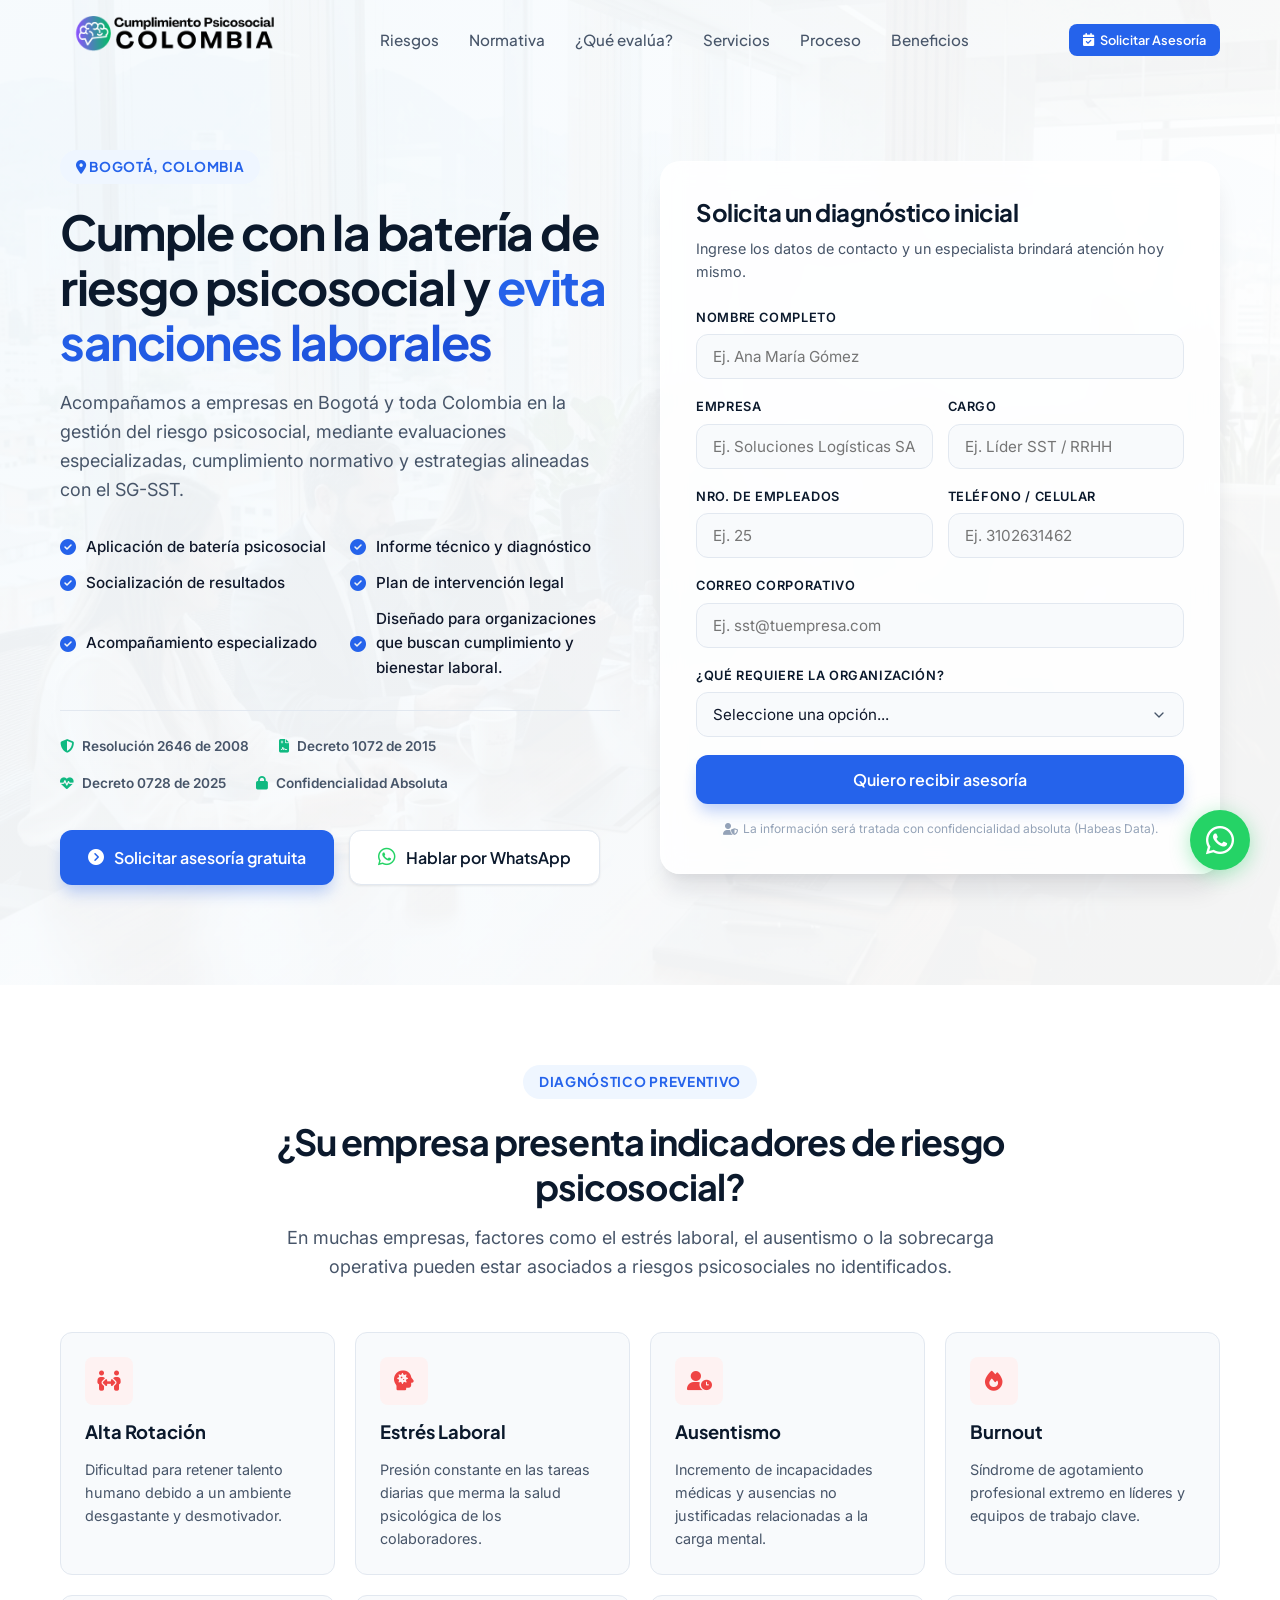
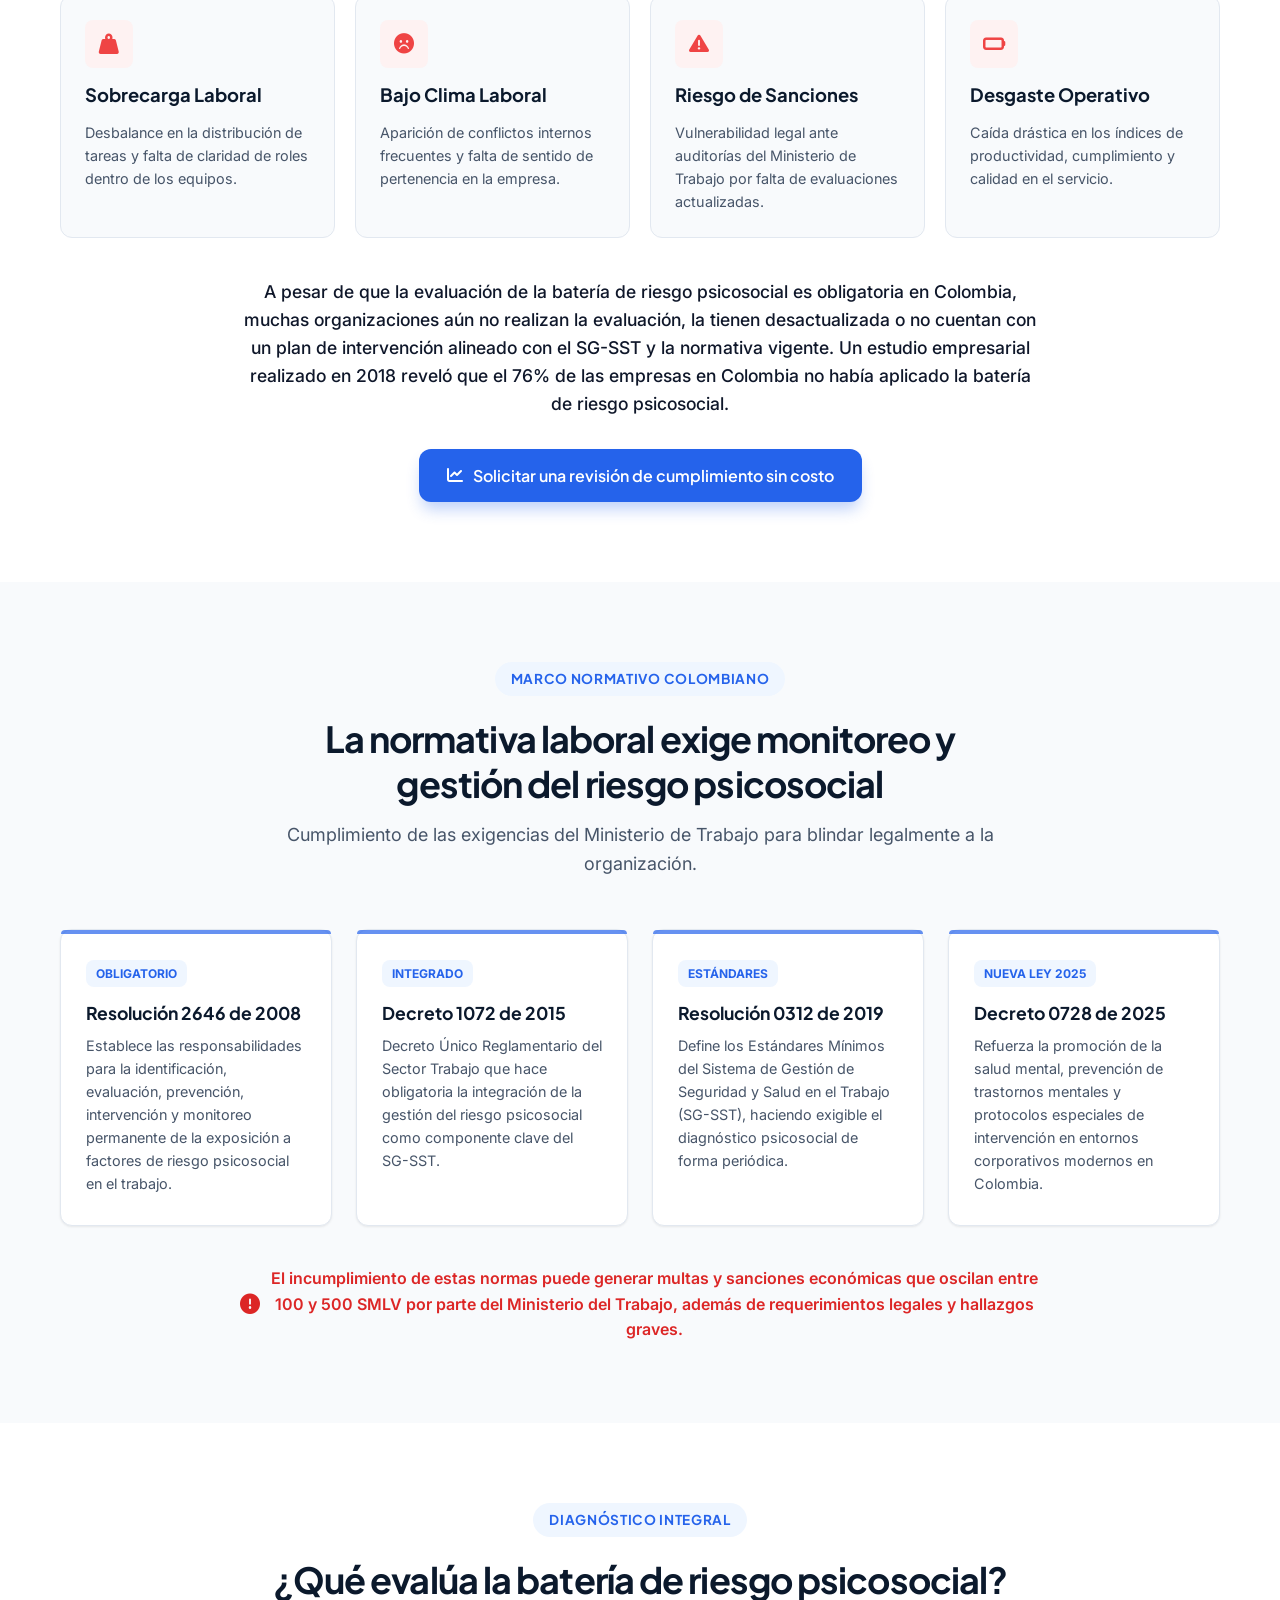
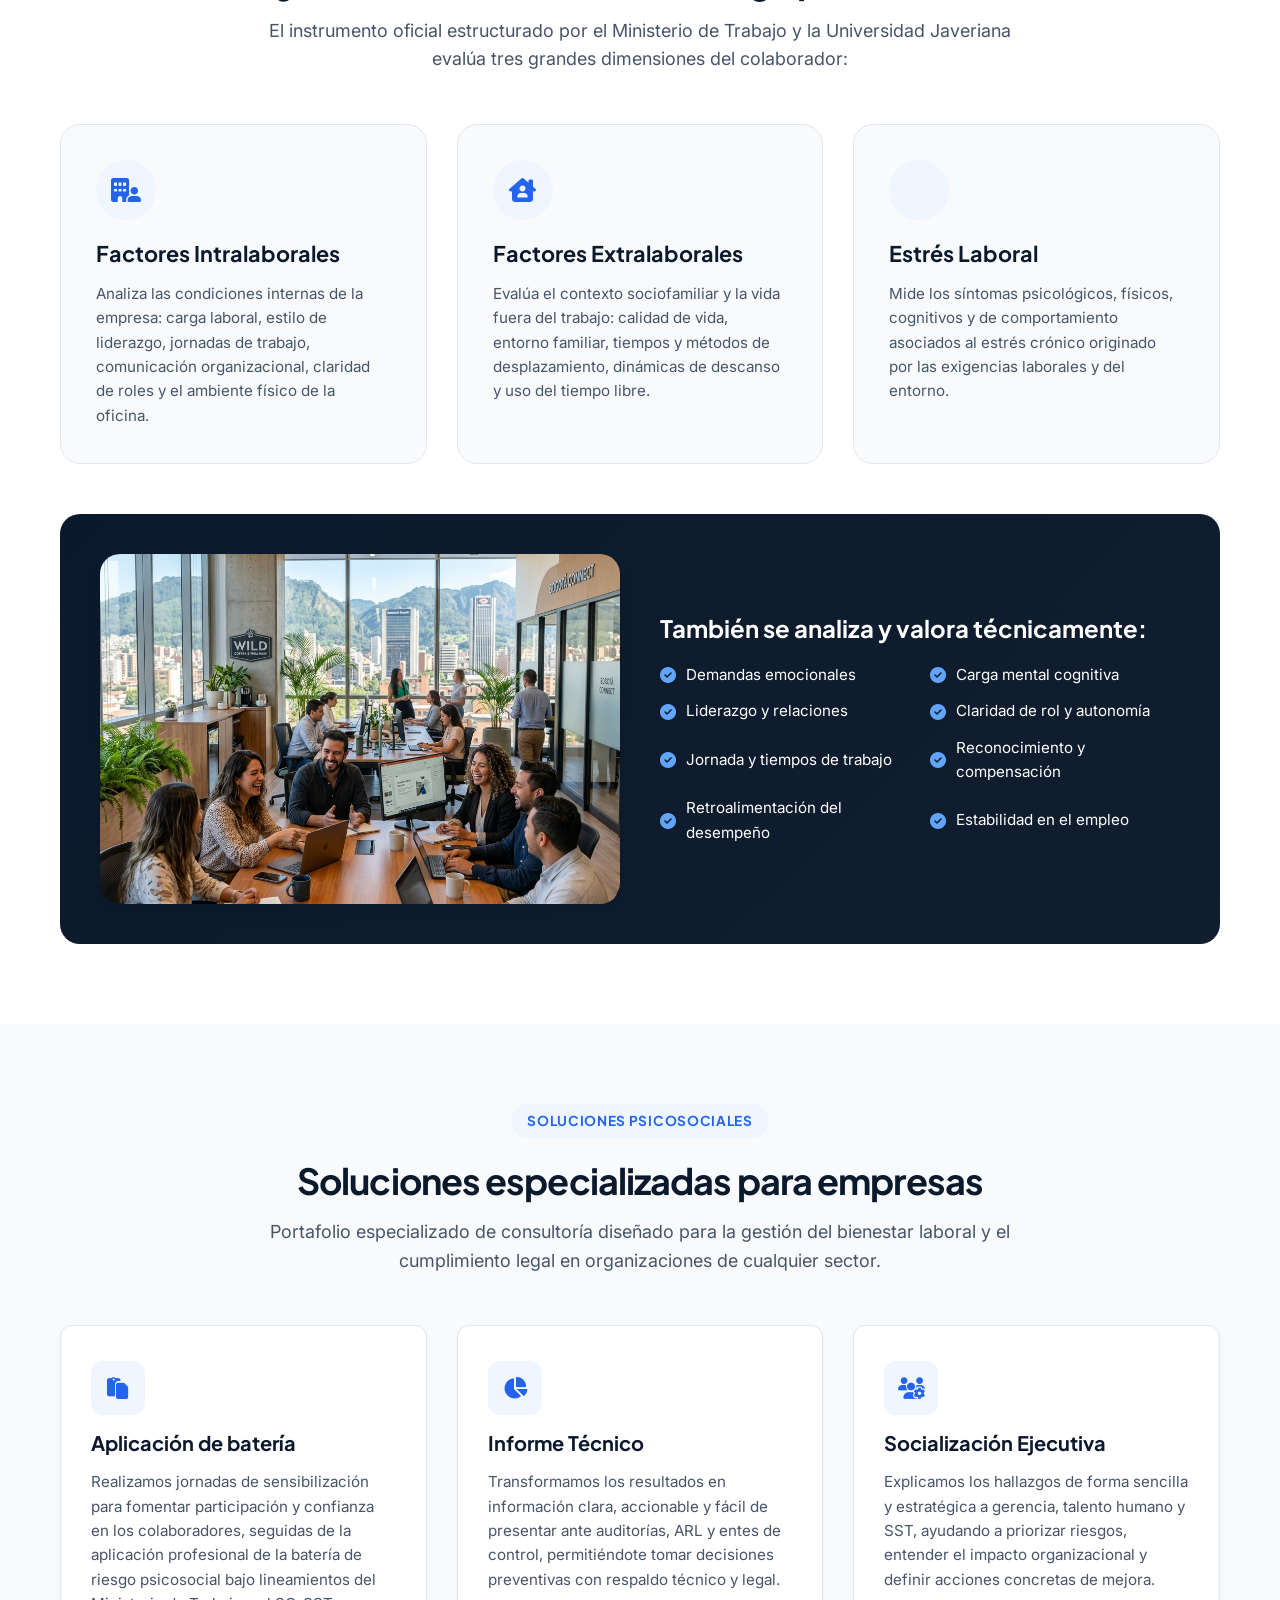
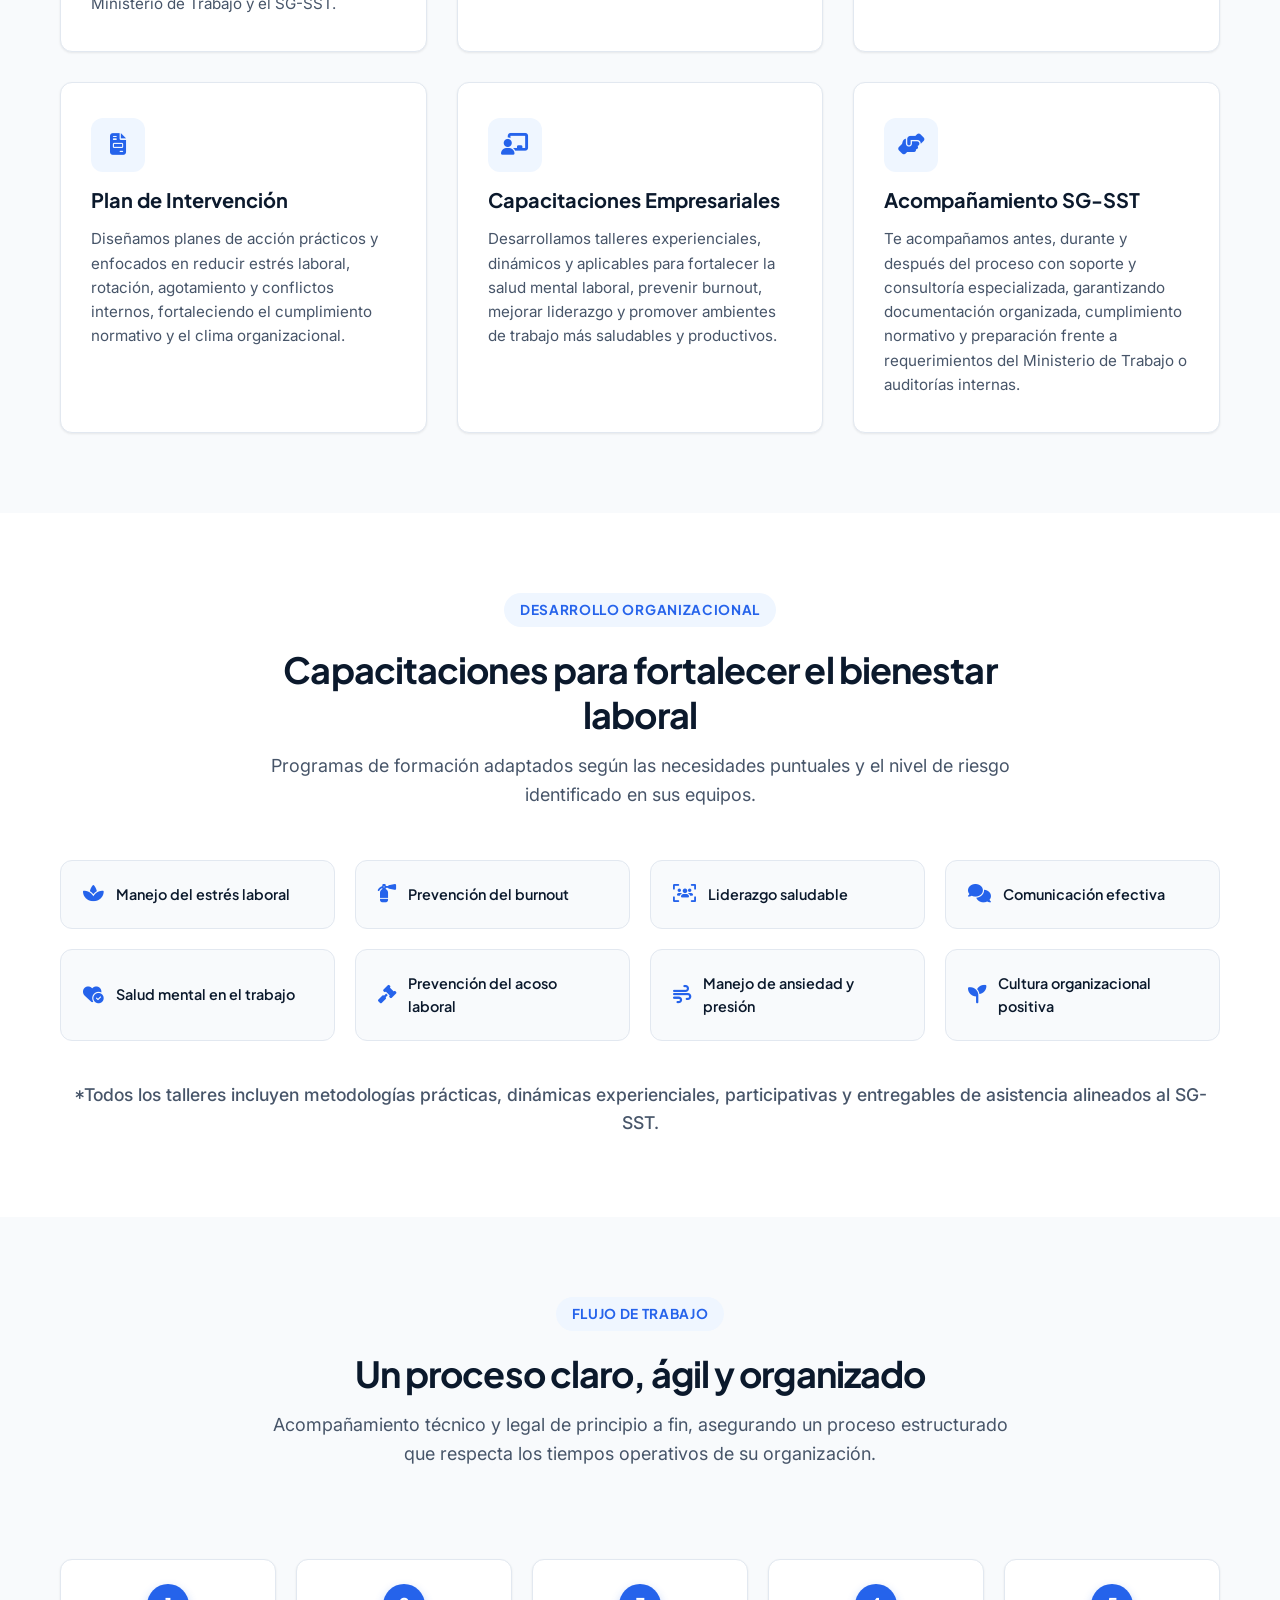
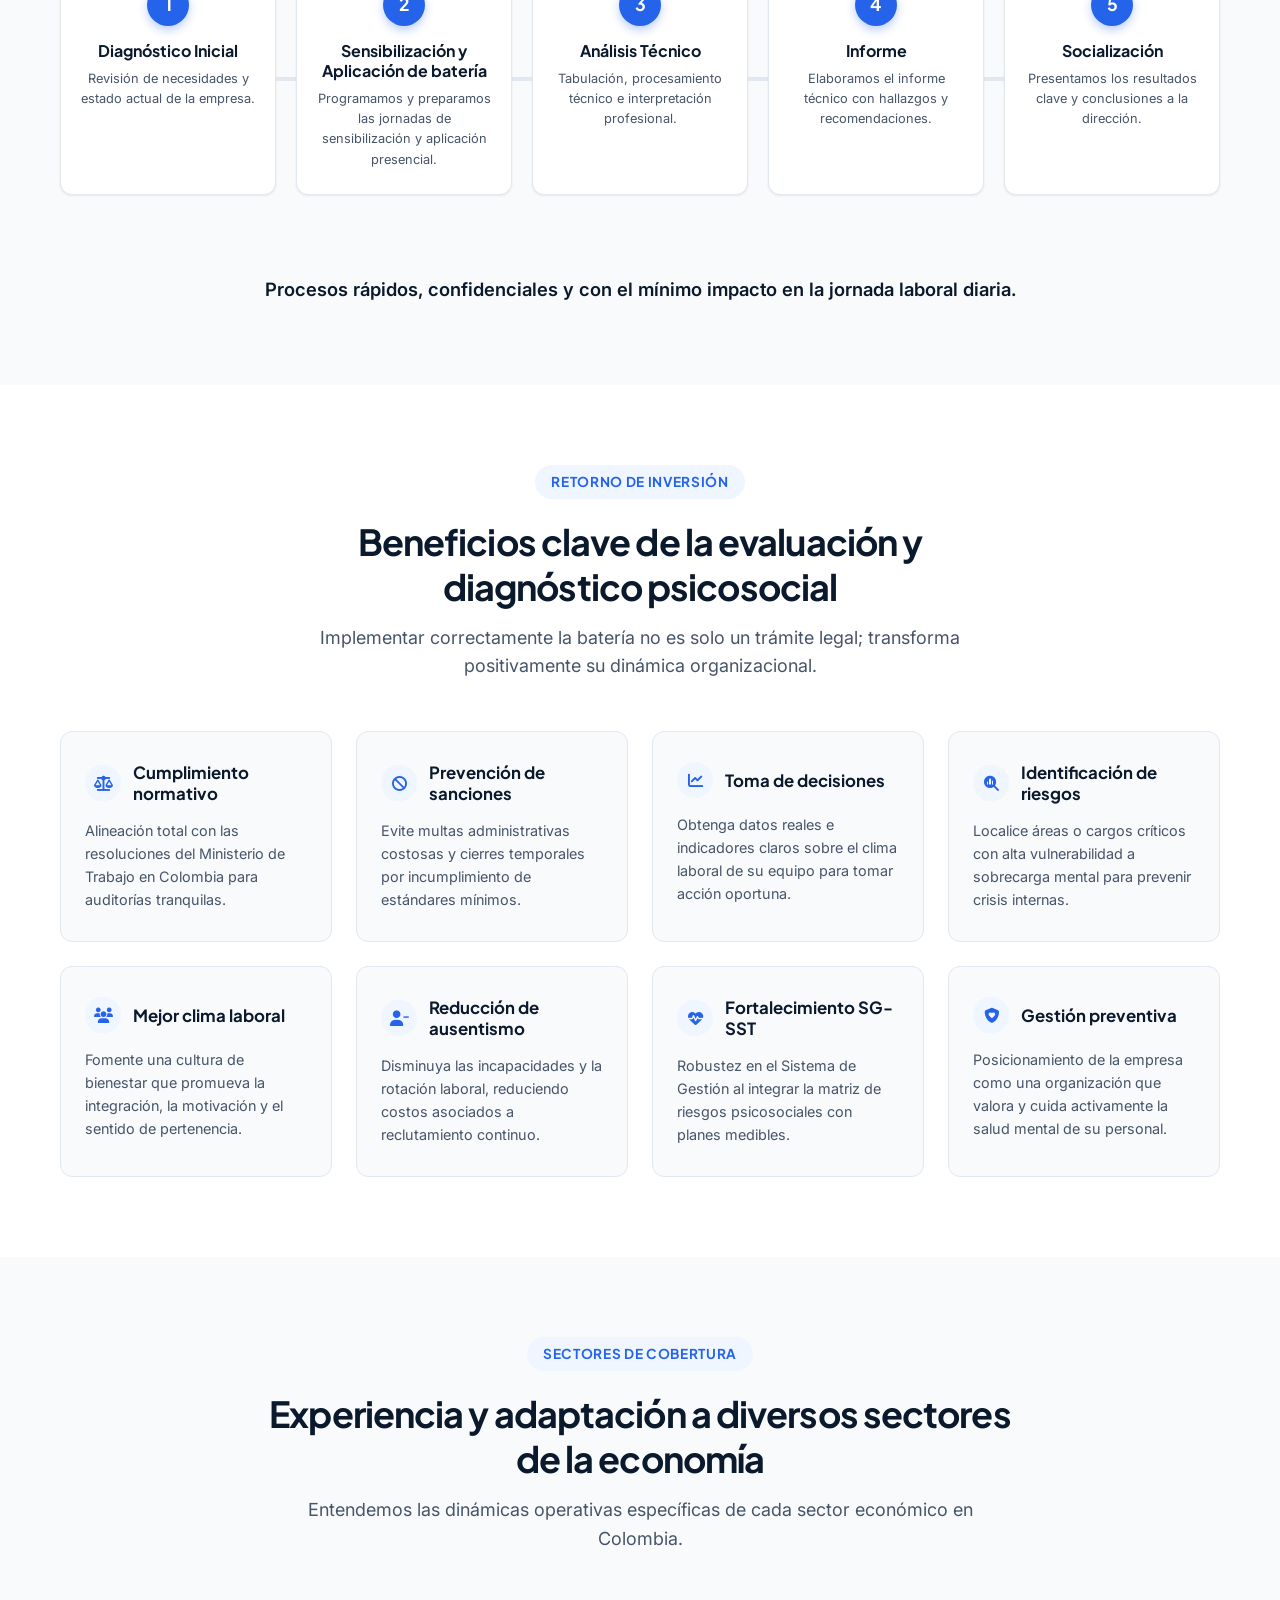
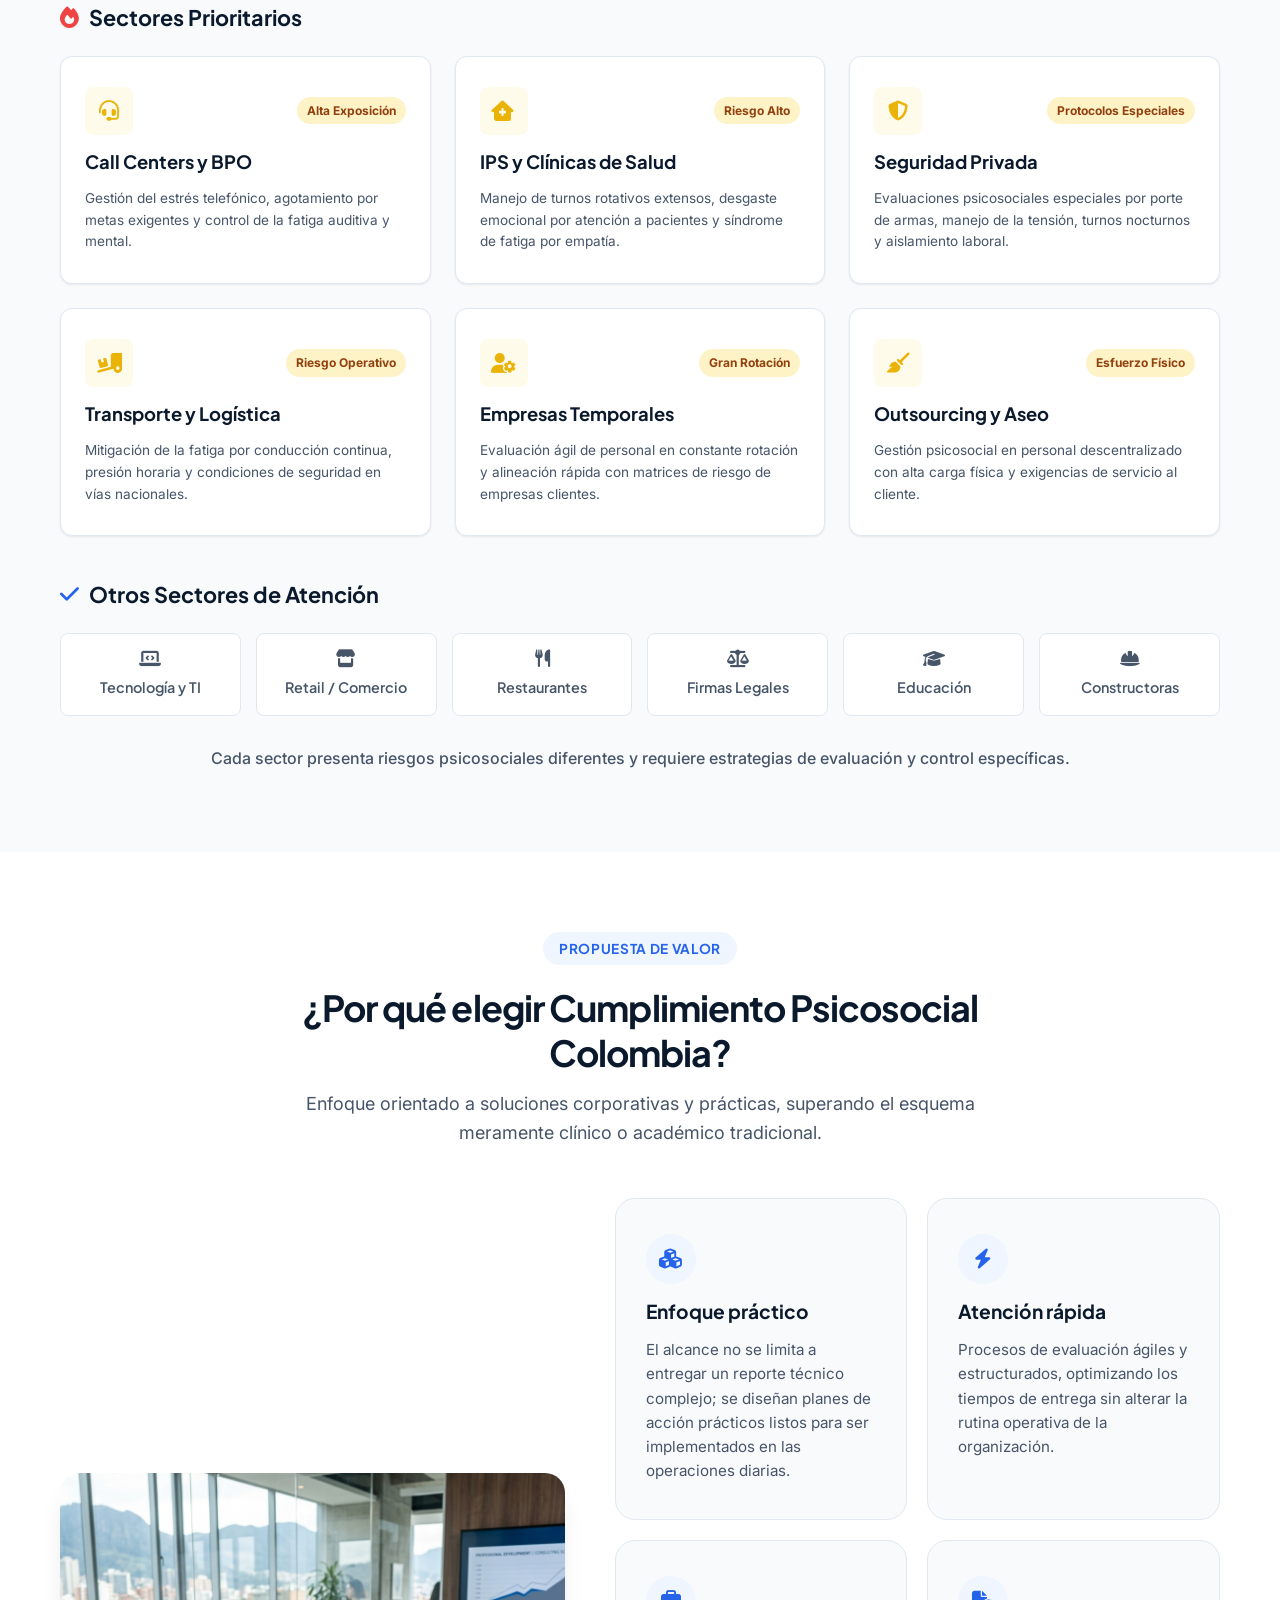
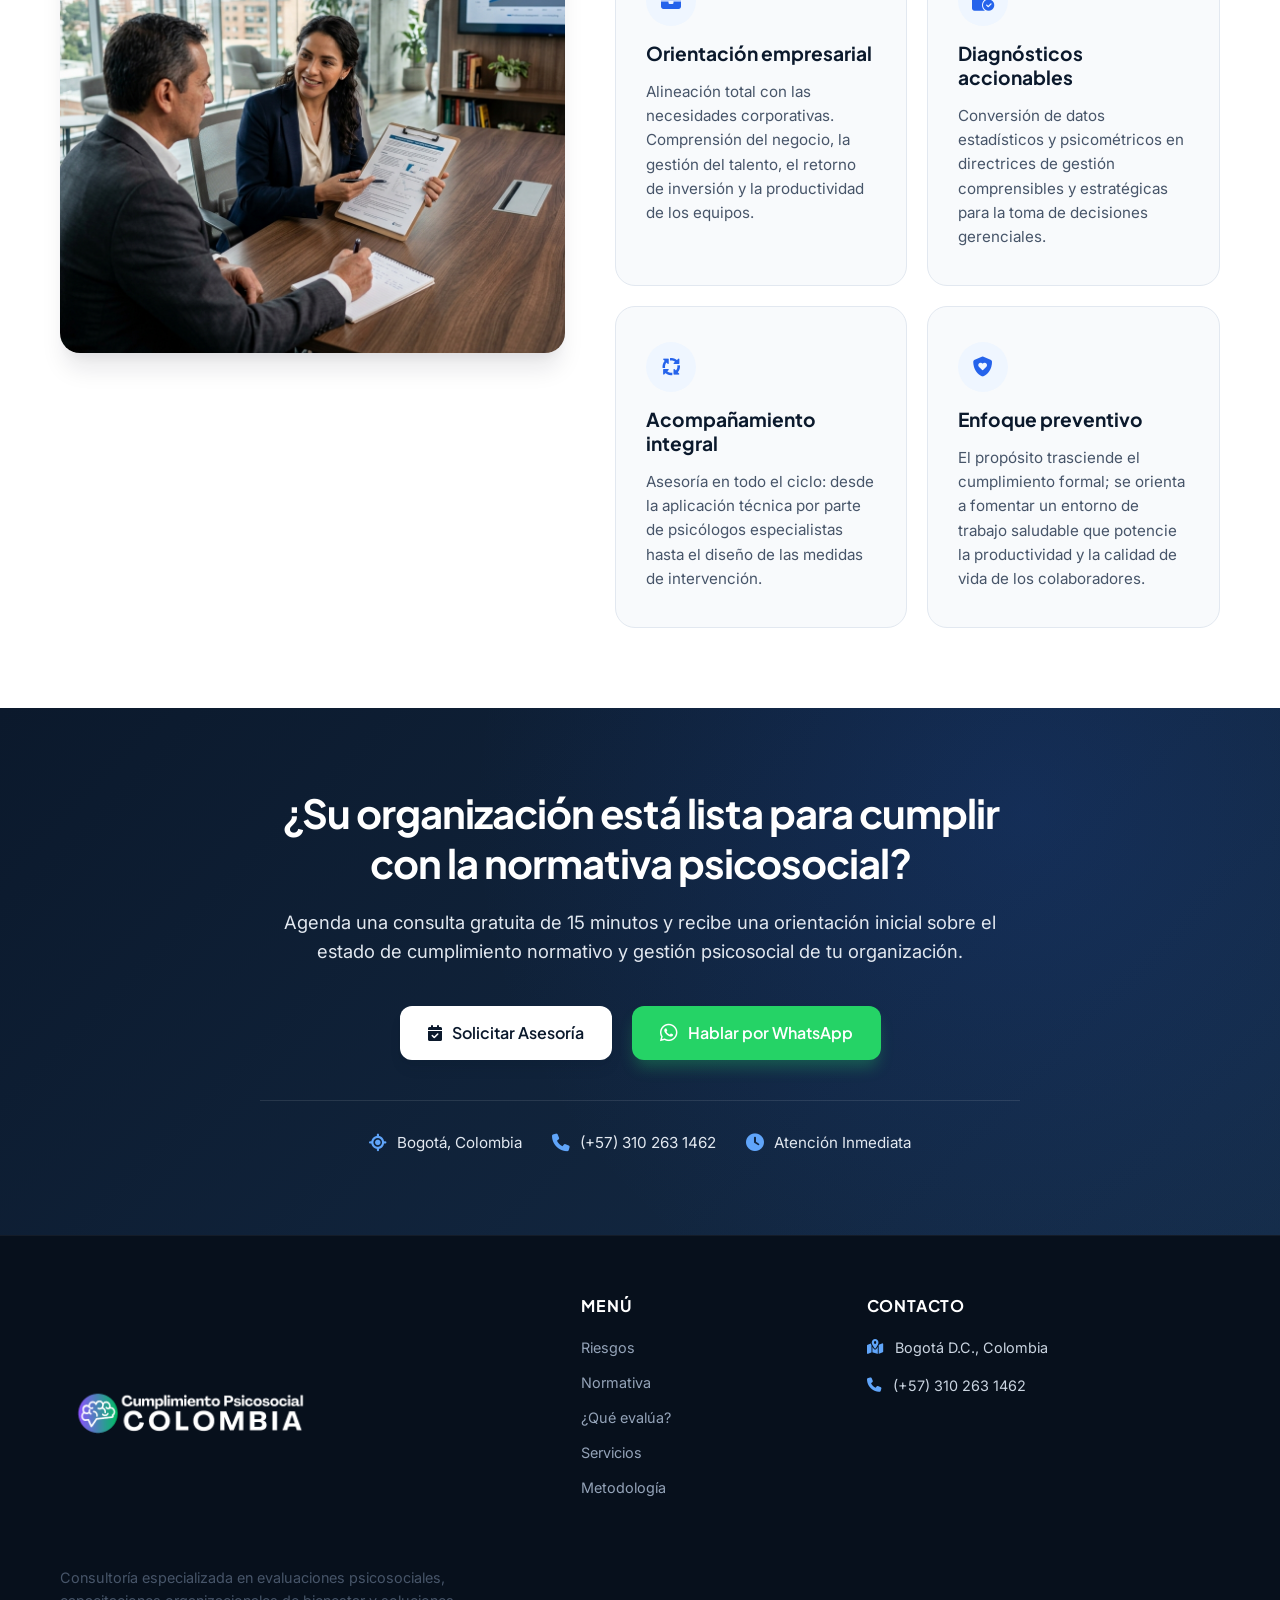
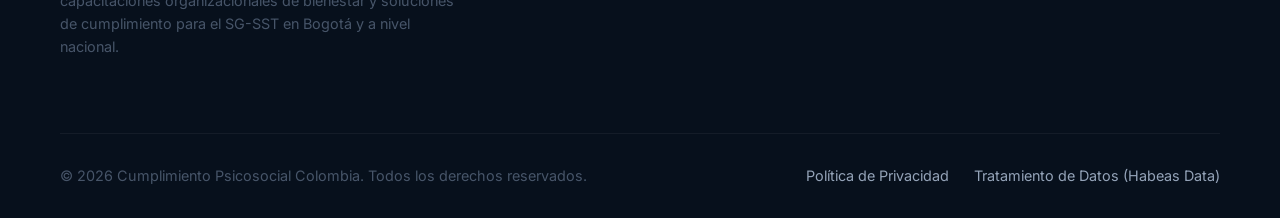
==== commit 86a8f7ea: "Commit Codificacion Texto + Analitycs" ====
--- a/index.html
+++ b/index.html
@@ -1,6 +1,8 @@
 <!DOCTYPE html>
 <html lang="es">
 <head>
+  <meta charset="UTF-8">
+  <meta name="viewport" content="width=device-width, initial-scale=1.0">
   <!-- Google Tag Manager -->
   <script>(function(w,d,s,l,i){w[l]=w[l]||[];w[l].push({'gtm.start':
   new Date().getTime(),event:'gtm.js'});var f=d.getElementsByTagName(s)[0],
@@ -45,9 +47,6 @@
   src="https://www.facebook.com/tr?id=4255776384565952&ev=PageView&noscript=1"
   /></noscript>
   <!-- End Meta Pixel Code -->
-
-  <meta charset="UTF-8">
-  <meta name="viewport" content="width=device-width, initial-scale=1.0">
   
   <!-- SEO & Optimization -->
   <meta name="google-site-verification" content="5ouJs8gh1OduirNWLH1mSKYWw6MHSo700Q_IbHMOLU0">
